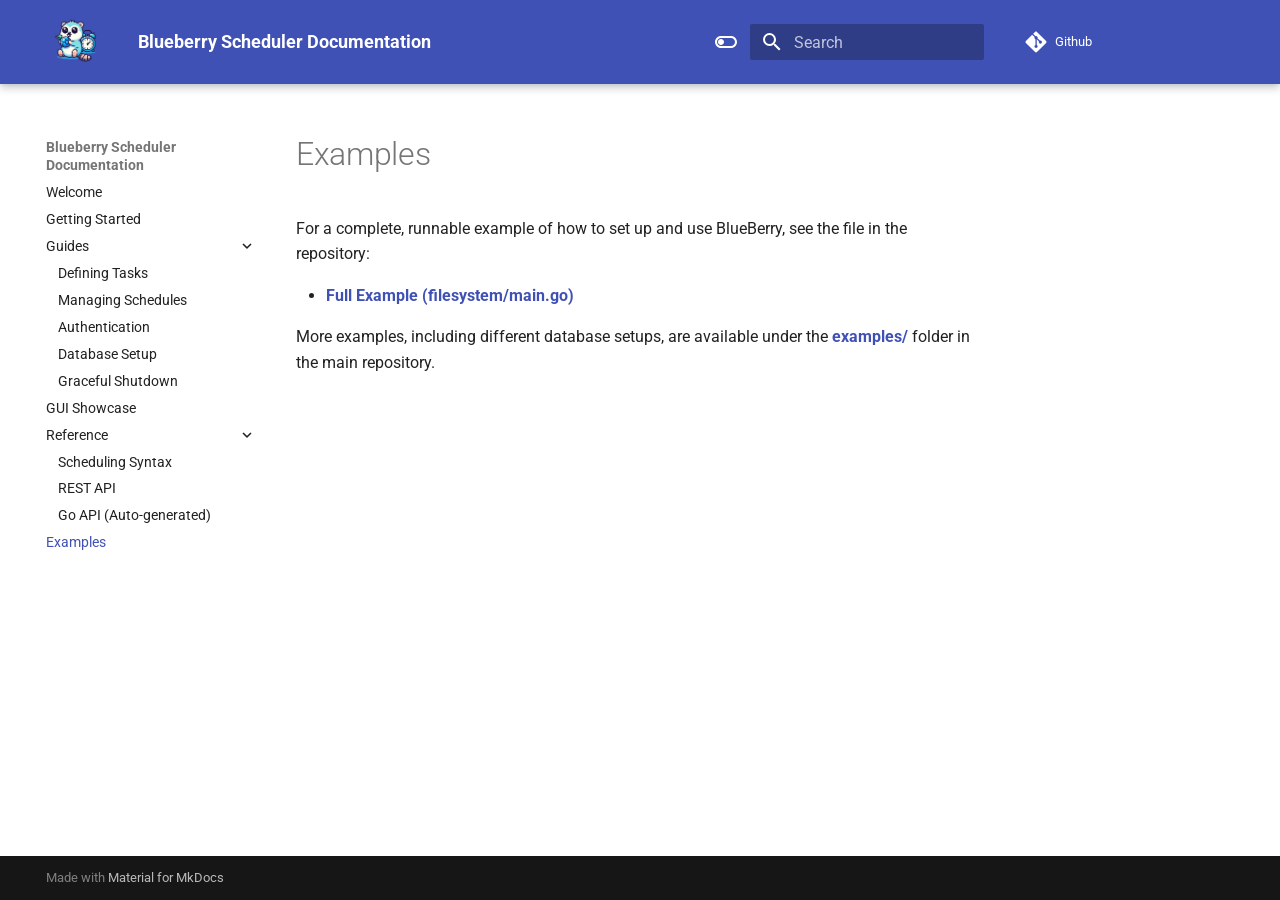
==== examples/index.html @ b91b85a4 "deploy: 7a134fb691923f916d883d3c31a527bc822d17a9" ====
<!doctype html>
<html lang="en" class="no-js">
  <head>
    
      <meta charset="utf-8">
      <meta name="viewport" content="width=device-width,initial-scale=1">
      
      
      
        <link rel="canonical" href="https://your-gitlab-namespace.gitlab.io/blueberry-scheduler/examples/">
      
      
        <link rel="prev" href="../reference/go-api/">
      
      
      
      <link rel="icon" href="../assets/logo/logo_trans.png">
      <meta name="generator" content="mkdocs-1.6.1, mkdocs-material-9.6.23">
    
    
      
        <title>Examples - Blueberry Scheduler Documentation</title>
      
    
    
      <link rel="stylesheet" href="../assets/stylesheets/main.84d31ad4.min.css">
      
        
        <link rel="stylesheet" href="../assets/stylesheets/palette.06af60db.min.css">
      
      


    
    
      
    
    
      
        
        
        <link rel="preconnect" href="https://fonts.gstatic.com" crossorigin>
        <link rel="stylesheet" href="https://fonts.googleapis.com/css?family=Roboto:300,300i,400,400i,700,700i%7CRoboto+Mono:400,400i,700,700i&display=fallback">
        <style>:root{--md-text-font:"Roboto";--md-code-font:"Roboto Mono"}</style>
      
    
    
      <link rel="stylesheet" href="../assets/extra.css">
    
    <script>__md_scope=new URL("..",location),__md_hash=e=>[...e].reduce(((e,_)=>(e<<5)-e+_.charCodeAt(0)),0),__md_get=(e,_=localStorage,t=__md_scope)=>JSON.parse(_.getItem(t.pathname+"."+e)),__md_set=(e,_,t=localStorage,a=__md_scope)=>{try{t.setItem(a.pathname+"."+e,JSON.stringify(_))}catch(e){}}</script>
    
      

    
    
    
  </head>
  
  
    
    
      
    
    
    
    
    <body dir="ltr" data-md-color-scheme="default" data-md-color-primary="indigo" data-md-color-accent="indigo">
  
    
    <input class="md-toggle" data-md-toggle="drawer" type="checkbox" id="__drawer" autocomplete="off">
    <input class="md-toggle" data-md-toggle="search" type="checkbox" id="__search" autocomplete="off">
    <label class="md-overlay" for="__drawer"></label>
    <div data-md-component="skip">
      
        
        <a href="#examples" class="md-skip">
          Skip to content
        </a>
      
    </div>
    <div data-md-component="announce">
      
    </div>
    
    
      

  

<header class="md-header md-header--shadow" data-md-component="header">
  <nav class="md-header__inner md-grid" aria-label="Header">
    <a href=".." title="Blueberry Scheduler Documentation" class="md-header__button md-logo" aria-label="Blueberry Scheduler Documentation" data-md-component="logo">
      
  <img src="../assets/logo/logo_trans.png" alt="logo">

    </a>
    <label class="md-header__button md-icon" for="__drawer">
      
      <svg xmlns="http://www.w3.org/2000/svg" viewBox="0 0 24 24"><path d="M3 6h18v2H3zm0 5h18v2H3zm0 5h18v2H3z"/></svg>
    </label>
    <div class="md-header__title" data-md-component="header-title">
      <div class="md-header__ellipsis">
        <div class="md-header__topic">
          <span class="md-ellipsis">
            Blueberry Scheduler Documentation
          </span>
        </div>
        <div class="md-header__topic" data-md-component="header-topic">
          <span class="md-ellipsis">
            
              Examples
            
          </span>
        </div>
      </div>
    </div>
    
      
        <form class="md-header__option" data-md-component="palette">
  
    
    
    
    <input class="md-option" data-md-color-media="(prefers-color-scheme: light)" data-md-color-scheme="default" data-md-color-primary="indigo" data-md-color-accent="indigo"  aria-label="Switch to dark mode"  type="radio" name="__palette" id="__palette_0">
    
      <label class="md-header__button md-icon" title="Switch to dark mode" for="__palette_1" hidden>
        <svg xmlns="http://www.w3.org/2000/svg" viewBox="0 0 24 24"><path d="M17 6H7c-3.31 0-6 2.69-6 6s2.69 6 6 6h10c3.31 0 6-2.69 6-6s-2.69-6-6-6m0 10H7c-2.21 0-4-1.79-4-4s1.79-4 4-4h10c2.21 0 4 1.79 4 4s-1.79 4-4 4M7 9c-1.66 0-3 1.34-3 3s1.34 3 3 3 3-1.34 3-3-1.34-3-3-3"/></svg>
      </label>
    
  
    
    
    
    <input class="md-option" data-md-color-media="(prefers-color-scheme: dark)" data-md-color-scheme="slate" data-md-color-primary="indigo" data-md-color-accent="indigo"  aria-label="Switch to light mode"  type="radio" name="__palette" id="__palette_1">
    
      <label class="md-header__button md-icon" title="Switch to light mode" for="__palette_0" hidden>
        <svg xmlns="http://www.w3.org/2000/svg" viewBox="0 0 24 24"><path d="M17 6H7c-3.31 0-6 2.69-6 6s2.69 6 6 6h10c3.31 0 6-2.69 6-6s-2.69-6-6-6m0 10H7c-2.21 0-4-1.79-4-4s1.79-4 4-4h10c2.21 0 4 1.79 4 4s-1.79 4-4 4m0-7c-1.66 0-3 1.34-3 3s1.34 3 3 3 3-1.34 3-3-1.34-3-3-3"/></svg>
      </label>
    
  
</form>
      
    
    
      <script>var palette=__md_get("__palette");if(palette&&palette.color){if("(prefers-color-scheme)"===palette.color.media){var media=matchMedia("(prefers-color-scheme: light)"),input=document.querySelector(media.matches?"[data-md-color-media='(prefers-color-scheme: light)']":"[data-md-color-media='(prefers-color-scheme: dark)']");palette.color.media=input.getAttribute("data-md-color-media"),palette.color.scheme=input.getAttribute("data-md-color-scheme"),palette.color.primary=input.getAttribute("data-md-color-primary"),palette.color.accent=input.getAttribute("data-md-color-accent")}for(var[key,value]of Object.entries(palette.color))document.body.setAttribute("data-md-color-"+key,value)}</script>
    
    
    
      
      
        <label class="md-header__button md-icon" for="__search">
          
          <svg xmlns="http://www.w3.org/2000/svg" viewBox="0 0 24 24"><path d="M9.5 3A6.5 6.5 0 0 1 16 9.5c0 1.61-.59 3.09-1.56 4.23l.27.27h.79l5 5-1.5 1.5-5-5v-.79l-.27-.27A6.52 6.52 0 0 1 9.5 16 6.5 6.5 0 0 1 3 9.5 6.5 6.5 0 0 1 9.5 3m0 2C7 5 5 7 5 9.5S7 14 9.5 14 14 12 14 9.5 12 5 9.5 5"/></svg>
        </label>
        <div class="md-search" data-md-component="search" role="dialog">
  <label class="md-search__overlay" for="__search"></label>
  <div class="md-search__inner" role="search">
    <form class="md-search__form" name="search">
      <input type="text" class="md-search__input" name="query" aria-label="Search" placeholder="Search" autocapitalize="off" autocorrect="off" autocomplete="off" spellcheck="false" data-md-component="search-query" required>
      <label class="md-search__icon md-icon" for="__search">
        
        <svg xmlns="http://www.w3.org/2000/svg" viewBox="0 0 24 24"><path d="M9.5 3A6.5 6.5 0 0 1 16 9.5c0 1.61-.59 3.09-1.56 4.23l.27.27h.79l5 5-1.5 1.5-5-5v-.79l-.27-.27A6.52 6.52 0 0 1 9.5 16 6.5 6.5 0 0 1 3 9.5 6.5 6.5 0 0 1 9.5 3m0 2C7 5 5 7 5 9.5S7 14 9.5 14 14 12 14 9.5 12 5 9.5 5"/></svg>
        
        <svg xmlns="http://www.w3.org/2000/svg" viewBox="0 0 24 24"><path d="M20 11v2H8l5.5 5.5-1.42 1.42L4.16 12l7.92-7.92L13.5 5.5 8 11z"/></svg>
      </label>
      <nav class="md-search__options" aria-label="Search">
        
        <button type="reset" class="md-search__icon md-icon" title="Clear" aria-label="Clear" tabindex="-1">
          
          <svg xmlns="http://www.w3.org/2000/svg" viewBox="0 0 24 24"><path d="M19 6.41 17.59 5 12 10.59 6.41 5 5 6.41 10.59 12 5 17.59 6.41 19 12 13.41 17.59 19 19 17.59 13.41 12z"/></svg>
        </button>
      </nav>
      
        <div class="md-search__suggest" data-md-component="search-suggest"></div>
      
    </form>
    <div class="md-search__output">
      <div class="md-search__scrollwrap" tabindex="0" data-md-scrollfix>
        <div class="md-search-result" data-md-component="search-result">
          <div class="md-search-result__meta">
            Initializing search
          </div>
          <ol class="md-search-result__list" role="presentation"></ol>
        </div>
      </div>
    </div>
  </div>
</div>
      
    
    
      <div class="md-header__source">
        <a href="https://github.com/Blueberry-Go/Scheduler.git" title="Go to repository" class="md-source" data-md-component="source">
  <div class="md-source__icon md-icon">
    
    <svg xmlns="http://www.w3.org/2000/svg" viewBox="0 0 448 512"><!--! Font Awesome Free 7.1.0 by @fontawesome - https://fontawesome.com License - https://fontawesome.com/license/free (Icons: CC BY 4.0, Fonts: SIL OFL 1.1, Code: MIT License) Copyright 2025 Fonticons, Inc.--><path d="M439.6 236.1 244 40.5c-5.4-5.5-12.8-8.5-20.4-8.5s-15 3-20.4 8.4L162.5 81l51.5 51.5c27.1-9.1 52.7 16.8 43.4 43.7l49.7 49.7c34.2-11.8 61.2 31 35.5 56.7-26.5 26.5-70.2-2.9-56-37.3L240.3 199v121.9c25.3 12.5 22.3 41.8 9.1 55-6.4 6.4-15.2 10.1-24.3 10.1s-17.8-3.6-24.3-10.1c-17.6-17.6-11.1-46.9 11.2-56v-123c-20.8-8.5-24.6-30.7-18.6-45L142.6 101 8.5 235.1C3 240.6 0 247.9 0 255.5s3 15 8.5 20.4l195.6 195.7c5.4 5.4 12.7 8.4 20.4 8.4s15-3 20.4-8.4l194.7-194.7c5.4-5.4 8.4-12.8 8.4-20.4s-3-15-8.4-20.4"/></svg>
  </div>
  <div class="md-source__repository">
    Github
  </div>
</a>
      </div>
    
  </nav>
  
</header>
    
    <div class="md-container" data-md-component="container">
      
      
        
          
        
      
      <main class="md-main" data-md-component="main">
        <div class="md-main__inner md-grid">
          
            
              
              <div class="md-sidebar md-sidebar--primary" data-md-component="sidebar" data-md-type="navigation" >
                <div class="md-sidebar__scrollwrap">
                  <div class="md-sidebar__inner">
                    



<nav class="md-nav md-nav--primary" aria-label="Navigation" data-md-level="0">
  <label class="md-nav__title" for="__drawer">
    <a href=".." title="Blueberry Scheduler Documentation" class="md-nav__button md-logo" aria-label="Blueberry Scheduler Documentation" data-md-component="logo">
      
  <img src="../assets/logo/logo_trans.png" alt="logo">

    </a>
    Blueberry Scheduler Documentation
  </label>
  
    <div class="md-nav__source">
      <a href="https://github.com/Blueberry-Go/Scheduler.git" title="Go to repository" class="md-source" data-md-component="source">
  <div class="md-source__icon md-icon">
    
    <svg xmlns="http://www.w3.org/2000/svg" viewBox="0 0 448 512"><!--! Font Awesome Free 7.1.0 by @fontawesome - https://fontawesome.com License - https://fontawesome.com/license/free (Icons: CC BY 4.0, Fonts: SIL OFL 1.1, Code: MIT License) Copyright 2025 Fonticons, Inc.--><path d="M439.6 236.1 244 40.5c-5.4-5.5-12.8-8.5-20.4-8.5s-15 3-20.4 8.4L162.5 81l51.5 51.5c27.1-9.1 52.7 16.8 43.4 43.7l49.7 49.7c34.2-11.8 61.2 31 35.5 56.7-26.5 26.5-70.2-2.9-56-37.3L240.3 199v121.9c25.3 12.5 22.3 41.8 9.1 55-6.4 6.4-15.2 10.1-24.3 10.1s-17.8-3.6-24.3-10.1c-17.6-17.6-11.1-46.9 11.2-56v-123c-20.8-8.5-24.6-30.7-18.6-45L142.6 101 8.5 235.1C3 240.6 0 247.9 0 255.5s3 15 8.5 20.4l195.6 195.7c5.4 5.4 12.7 8.4 20.4 8.4s15-3 20.4-8.4l194.7-194.7c5.4-5.4 8.4-12.8 8.4-20.4s-3-15-8.4-20.4"/></svg>
  </div>
  <div class="md-source__repository">
    Github
  </div>
</a>
    </div>
  
  <ul class="md-nav__list" data-md-scrollfix>
    
      
      
  
  
  
  
    <li class="md-nav__item">
      <a href=".." class="md-nav__link">
        
  
  
  <span class="md-ellipsis">
    Welcome
    
  </span>
  

      </a>
    </li>
  

    
      
      
  
  
  
  
    <li class="md-nav__item">
      <a href="../getting-started/" class="md-nav__link">
        
  
  
  <span class="md-ellipsis">
    Getting Started
    
  </span>
  

      </a>
    </li>
  

    
      
      
  
  
  
  
    
    
      
        
      
        
      
        
      
        
      
        
      
    
    
    
    
    <li class="md-nav__item md-nav__item--nested">
      
        
        
          
        
        <input class="md-nav__toggle md-toggle md-toggle--indeterminate" type="checkbox" id="__nav_3" >
        
          
          <label class="md-nav__link" for="__nav_3" id="__nav_3_label" tabindex="0">
            
  
  
  <span class="md-ellipsis">
    Guides
    
  </span>
  

            <span class="md-nav__icon md-icon"></span>
          </label>
        
        <nav class="md-nav" data-md-level="1" aria-labelledby="__nav_3_label" aria-expanded="false">
          <label class="md-nav__title" for="__nav_3">
            <span class="md-nav__icon md-icon"></span>
            Guides
          </label>
          <ul class="md-nav__list" data-md-scrollfix>
            
              
                
  
  
  
  
    <li class="md-nav__item">
      <a href="../guides/defining-tasks/" class="md-nav__link">
        
  
  
  <span class="md-ellipsis">
    Defining Tasks
    
  </span>
  

      </a>
    </li>
  

              
            
              
                
  
  
  
  
    <li class="md-nav__item">
      <a href="../guides/managing-schedules/" class="md-nav__link">
        
  
  
  <span class="md-ellipsis">
    Managing Schedules
    
  </span>
  

      </a>
    </li>
  

              
            
              
                
  
  
  
  
    <li class="md-nav__item">
      <a href="../guides/authentication/" class="md-nav__link">
        
  
  
  <span class="md-ellipsis">
    Authentication
    
  </span>
  

      </a>
    </li>
  

              
            
              
                
  
  
  
  
    <li class="md-nav__item">
      <a href="../guides/database-setup/" class="md-nav__link">
        
  
  
  <span class="md-ellipsis">
    Database Setup
    
  </span>
  

      </a>
    </li>
  

              
            
              
                
  
  
  
  
    <li class="md-nav__item">
      <a href="../guides/graceful-shutdown/" class="md-nav__link">
        
  
  
  <span class="md-ellipsis">
    Graceful Shutdown
    
  </span>
  

      </a>
    </li>
  

              
            
          </ul>
        </nav>
      
    </li>
  

    
      
      
  
  
  
  
    <li class="md-nav__item">
      <a href="../gui-showcase/" class="md-nav__link">
        
  
  
  <span class="md-ellipsis">
    GUI Showcase
    
  </span>
  

      </a>
    </li>
  

    
      
      
  
  
  
  
    
    
      
        
      
        
      
        
      
    
    
    
    
    <li class="md-nav__item md-nav__item--nested">
      
        
        
          
        
        <input class="md-nav__toggle md-toggle md-toggle--indeterminate" type="checkbox" id="__nav_5" >
        
          
          <label class="md-nav__link" for="__nav_5" id="__nav_5_label" tabindex="0">
            
  
  
  <span class="md-ellipsis">
    Reference
    
  </span>
  

            <span class="md-nav__icon md-icon"></span>
          </label>
        
        <nav class="md-nav" data-md-level="1" aria-labelledby="__nav_5_label" aria-expanded="false">
          <label class="md-nav__title" for="__nav_5">
            <span class="md-nav__icon md-icon"></span>
            Reference
          </label>
          <ul class="md-nav__list" data-md-scrollfix>
            
              
                
  
  
  
  
    <li class="md-nav__item">
      <a href="../reference/scheduling-syntax/" class="md-nav__link">
        
  
  
  <span class="md-ellipsis">
    Scheduling Syntax
    
  </span>
  

      </a>
    </li>
  

              
            
              
                
  
  
  
  
    <li class="md-nav__item">
      <a href="../reference/rest-api/" class="md-nav__link">
        
  
  
  <span class="md-ellipsis">
    REST API
    
  </span>
  

      </a>
    </li>
  

              
            
              
                
  
  
  
  
    <li class="md-nav__item">
      <a href="../reference/go-api/" class="md-nav__link">
        
  
  
  <span class="md-ellipsis">
    Go API (Auto-generated)
    
  </span>
  

      </a>
    </li>
  

              
            
          </ul>
        </nav>
      
    </li>
  

    
      
      
  
  
    
  
  
  
    <li class="md-nav__item md-nav__item--active">
      
      <input class="md-nav__toggle md-toggle" type="checkbox" id="__toc">
      
      
        
      
      
      <a href="./" class="md-nav__link md-nav__link--active">
        
  
  
  <span class="md-ellipsis">
    Examples
    
  </span>
  

      </a>
      
    </li>
  

    
  </ul>
</nav>
                  </div>
                </div>
              </div>
            
            
              
              <div class="md-sidebar md-sidebar--secondary" data-md-component="sidebar" data-md-type="toc" >
                <div class="md-sidebar__scrollwrap">
                  <div class="md-sidebar__inner">
                    

<nav class="md-nav md-nav--secondary" aria-label="Table of contents">
  
  
  
    
  
  
</nav>
                  </div>
                </div>
              </div>
            
          
          
            <div class="md-content" data-md-component="content">
              <article class="md-content__inner md-typeset">
                
                  


  
  


<h1 id="examples">Examples</h1>
<p>For a complete, runnable example of how to set up and use BlueBerry, see the file in the repository:</p>
<ul>
<li><strong><a href="https://github.com/blueberry-go/scheduler/blob/production/example/filesystem/main.go">Full Example (filesystem/main.go)</a></strong></li>
</ul>
<p>More examples, including different database setups, are available under the <strong><a href="https://github.com/blueberry-go/scheduler/tree/production/example">examples/</a></strong> folder in the main repository.</p>












                
              </article>
            </div>
          
          
  <script>var tabs=__md_get("__tabs");if(Array.isArray(tabs))e:for(var set of document.querySelectorAll(".tabbed-set")){var labels=set.querySelector(".tabbed-labels");for(var tab of tabs)for(var label of labels.getElementsByTagName("label"))if(label.innerText.trim()===tab){var input=document.getElementById(label.htmlFor);input.checked=!0;continue e}}</script>

<script>var target=document.getElementById(location.hash.slice(1));target&&target.name&&(target.checked=target.name.startsWith("__tabbed_"))</script>
        </div>
        
      </main>
      
        <footer class="md-footer">
  
  <div class="md-footer-meta md-typeset">
    <div class="md-footer-meta__inner md-grid">
      <div class="md-copyright">
  
  
    Made with
    <a href="https://squidfunk.github.io/mkdocs-material/" target="_blank" rel="noopener">
      Material for MkDocs
    </a>
  
</div>
      
    </div>
  </div>
</footer>
      
    </div>
    <div class="md-dialog" data-md-component="dialog">
      <div class="md-dialog__inner md-typeset"></div>
    </div>
    
    
    
      
      <script id="__config" type="application/json">{"base": "..", "features": ["content.tabs.link", "navigation.expand", "navigation.indexes", "search.suggest", "search.highlight", "toc.follow"], "search": "../assets/javascripts/workers/search.973d3a69.min.js", "tags": null, "translations": {"clipboard.copied": "Copied to clipboard", "clipboard.copy": "Copy to clipboard", "search.result.more.one": "1 more on this page", "search.result.more.other": "# more on this page", "search.result.none": "No matching documents", "search.result.one": "1 matching document", "search.result.other": "# matching documents", "search.result.placeholder": "Type to start searching", "search.result.term.missing": "Missing", "select.version": "Select version"}, "version": null}</script>
    
    
      <script src="../assets/javascripts/bundle.f55a23d4.min.js"></script>
      
    
  </body>
</html>
---- assets/stylesheets/main.84d31ad4.min.css ----
@charset "UTF-8";html{-webkit-text-size-adjust:none;-moz-text-size-adjust:none;text-size-adjust:none;box-sizing:border-box}*,:after,:before{box-sizing:inherit}@media (prefers-reduced-motion){*,:after,:before{transition:none!important}}body{margin:0}a,button,input,label{-webkit-tap-highlight-color:transparent}a{color:inherit;text-decoration:none}hr{border:0;box-sizing:initial;display:block;height:.05rem;overflow:visible;padding:0}small{font-size:80%}sub,sup{line-height:1em}img{border-style:none}table{border-collapse:initial;border-spacing:0}td,th{font-weight:400;vertical-align:top}button{background:#0000;border:0;font-family:inherit;font-size:inherit;margin:0;padding:0}input{border:0;outline:none}:root{--md-primary-fg-color:#4051b5;--md-primary-fg-color--light:#5d6cc0;--md-primary-fg-color--dark:#303fa1;--md-primary-bg-color:#fff;--md-primary-bg-color--light:#ffffffb3;--md-accent-fg-color:#526cfe;--md-accent-fg-color--transparent:#526cfe1a;--md-accent-bg-color:#fff;--md-accent-bg-color--light:#ffffffb3}[data-md-color-scheme=default]{color-scheme:light}[data-md-color-scheme=default] img[src$="#gh-dark-mode-only"],[data-md-color-scheme=default] img[src$="#only-dark"]{display:none}:root,[data-md-color-scheme=default]{--md-hue:225deg;--md-default-fg-color:#000000de;--md-default-fg-color--light:#0000008a;--md-default-fg-color--lighter:#00000052;--md-default-fg-color--lightest:#00000012;--md-default-bg-color:#fff;--md-default-bg-color--light:#ffffffb3;--md-default-bg-color--lighter:#ffffff4d;--md-default-bg-color--lightest:#ffffff1f;--md-code-fg-color:#36464e;--md-code-bg-color:#f5f5f5;--md-code-hl-color:#4287ff;--md-code-hl-color--light:#4287ff1a;--md-code-hl-number-color:#d52a2a;--md-code-hl-special-color:#db1457;--md-code-hl-function-color:#a846b9;--md-code-hl-constant-color:#6e59d9;--md-code-hl-keyword-color:#3f6ec6;--md-code-hl-string-color:#1c7d4d;--md-code-hl-name-color:var(--md-code-fg-color);--md-code-hl-operator-color:var(--md-default-fg-color--light);--md-code-hl-punctuation-color:var(--md-default-fg-color--light);--md-code-hl-comment-color:var(--md-default-fg-color--light);--md-code-hl-generic-color:var(--md-default-fg-color--light);--md-code-hl-variable-color:var(--md-default-fg-color--light);--md-typeset-color:var(--md-default-fg-color);--md-typeset-a-color:var(--md-primary-fg-color);--md-typeset-del-color:#f5503d26;--md-typeset-ins-color:#0bd57026;--md-typeset-kbd-color:#fafafa;--md-typeset-kbd-accent-color:#fff;--md-typeset-kbd-border-color:#b8b8b8;--md-typeset-mark-color:#ffff0080;--md-typeset-table-color:#0000001f;--md-typeset-table-color--light:rgba(0,0,0,.035);--md-admonition-fg-color:var(--md-default-fg-color);--md-admonition-bg-color:var(--md-default-bg-color);--md-warning-fg-color:#000000de;--md-warning-bg-color:#ff9;--md-footer-fg-color:#fff;--md-footer-fg-color--light:#ffffffb3;--md-footer-fg-color--lighter:#ffffff73;--md-footer-bg-color:#000000de;--md-footer-bg-color--dark:#00000052;--md-shadow-z1:0 0.2rem 0.5rem #0000000d,0 0 0.05rem #0000001a;--md-shadow-z2:0 0.2rem 0.5rem #0000001a,0 0 0.05rem #00000040;--md-shadow-z3:0 0.2rem 0.5rem #0003,0 0 0.05rem #00000059}.md-icon svg{fill:currentcolor;display:block;height:1.2rem;width:1.2rem}body{-webkit-font-smoothing:antialiased;-moz-osx-font-smoothing:grayscale;--md-text-font-family:var(--md-text-font,_),-apple-system,BlinkMacSystemFont,Helvetica,Arial,sans-serif;--md-code-font-family:var(--md-code-font,_),SFMono-Regular,Consolas,Menlo,monospace}aside,body,input{font-feature-settings:"kern","liga";color:var(--md-typeset-color);font-family:var(--md-text-font-family)}code,kbd,pre{font-feature-settings:"kern";font-family:var(--md-code-font-family)}:root{--md-typeset-table-sort-icon:url('data:image/svg+xml;charset=utf-8,<svg xmlns="http://www.w3.org/2000/svg" viewBox="0 0 24 24"><path d="m18 21-4-4h3V7h-3l4-4 4 4h-3v10h3M2 19v-2h10v2M2 13v-2h7v2M2 7V5h4v2z"/></svg>');--md-typeset-table-sort-icon--asc:url('data:image/svg+xml;charset=utf-8,<svg xmlns="http://www.w3.org/2000/svg" viewBox="0 0 24 24"><path d="M19 17h3l-4 4-4-4h3V3h2M2 17h10v2H2M6 5v2H2V5m0 6h7v2H2z"/></svg>');--md-typeset-table-sort-icon--desc:url('data:image/svg+xml;charset=utf-8,<svg xmlns="http://www.w3.org/2000/svg" viewBox="0 0 24 24"><path d="M19 7h3l-4-4-4 4h3v14h2M2 17h10v2H2M6 5v2H2V5m0 6h7v2H2z"/></svg>')}.md-typeset{-webkit-print-color-adjust:exact;color-adjust:exact;font-size:.8rem;line-height:1.6;overflow-wrap:break-word}@media print{.md-typeset{font-size:.68rem}}.md-typeset blockquote,.md-typeset dl,.md-typeset figure,.md-typeset ol,.md-typeset pre,.md-typeset ul{margin-bottom:1em;margin-top:1em}.md-typeset h1{color:var(--md-default-fg-color--light);font-size:2em;line-height:1.3;margin:0 0 1.25em}.md-typeset h1,.md-typeset h2{font-weight:300;letter-spacing:-.01em}.md-typeset h2{font-size:1.5625em;line-height:1.4;margin:1.6em 0 .64em}.md-typeset h3{font-size:1.25em;font-weight:400;letter-spacing:-.01em;line-height:1.5;margin:1.6em 0 .8em}.md-typeset h2+h3{margin-top:.8em}.md-typeset h4{font-weight:700;letter-spacing:-.01em;margin:1em 0}.md-typeset h5,.md-typeset h6{color:var(--md-default-fg-color--light);font-size:.8em;font-weight:700;letter-spacing:-.01em;margin:1.25em 0}.md-typeset h5{text-transform:uppercase}.md-typeset h5 code{text-transform:none}.md-typeset hr{border-bottom:.05rem solid var(--md-default-fg-color--lightest);display:flow-root;margin:1.5em 0}.md-typeset a{color:var(--md-typeset-a-color);word-break:break-word}.md-typeset a,.md-typeset a:before{transition:color 125ms}.md-typeset a:focus,.md-typeset a:hover{color:var(--md-accent-fg-color)}.md-typeset a:focus code,.md-typeset a:hover code{background-color:var(--md-accent-fg-color--transparent)}.md-typeset a code{color:currentcolor;transition:background-color 125ms}.md-typeset a.focus-visible{outline-color:var(--md-accent-fg-color);outline-offset:.2rem}.md-typeset code,.md-typeset kbd,.md-typeset pre{color:var(--md-code-fg-color);direction:ltr;font-variant-ligatures:none}@media print{.md-typeset code,.md-typeset kbd,.md-typeset pre{white-space:pre-wrap}}.md-typeset code{background-color:var(--md-code-bg-color);border-radius:.1rem;-webkit-box-decoration-break:clone;box-decoration-break:clone;font-size:.85em;padding:0 .2941176471em;word-break:break-word}.md-typeset code:not(.focus-visible){-webkit-tap-highlight-color:transparent;outline:none}.md-typeset pre{display:flow-root;line-height:1.4;position:relative}.md-typeset pre>code{-webkit-box-decoration-break:slice;box-decoration-break:slice;box-shadow:none;display:block;margin:0;outline-color:var(--md-accent-fg-color);overflow:auto;padding:.7720588235em 1.1764705882em;scrollbar-color:var(--md-default-fg-color--lighter) #0000;scrollbar-width:thin;touch-action:auto;word-break:normal}.md-typeset pre>code:hover{scrollbar-color:var(--md-accent-fg-color) #0000}.md-typeset pre>code::-webkit-scrollbar{height:.2rem;width:.2rem}.md-typeset pre>code::-webkit-scrollbar-thumb{background-color:var(--md-default-fg-color--lighter)}.md-typeset pre>code::-webkit-scrollbar-thumb:hover{background-color:var(--md-accent-fg-color)}.md-typeset kbd{background-color:var(--md-typeset-kbd-color);border-radius:.1rem;box-shadow:0 .1rem 0 .05rem var(--md-typeset-kbd-border-color),0 .1rem 0 var(--md-typeset-kbd-border-color),0 -.1rem .2rem var(--md-typeset-kbd-accent-color) inset;color:var(--md-default-fg-color);display:inline-block;font-size:.75em;padding:0 .6666666667em;vertical-align:text-top;word-break:break-word}.md-typeset mark{background-color:var(--md-typeset-mark-color);-webkit-box-decoration-break:clone;box-decoration-break:clone;color:inherit;word-break:break-word}.md-typeset abbr{border-bottom:.05rem dotted var(--md-default-fg-color--light);cursor:help;text-decoration:none}.md-typeset small{opacity:.75}[dir=ltr] .md-typeset sub,[dir=ltr] .md-typeset sup{margin-left:.078125em}[dir=rtl] .md-typeset sub,[dir=rtl] .md-typeset sup{margin-right:.078125em}[dir=ltr] .md-typeset blockquote{padding-left:.6rem}[dir=rtl] .md-typeset blockquote{padding-right:.6rem}[dir=ltr] .md-typeset blockquote{border-left:.2rem solid var(--md-default-fg-color--lighter)}[dir=rtl] .md-typeset blockquote{border-right:.2rem solid var(--md-default-fg-color--lighter)}.md-typeset blockquote{color:var(--md-default-fg-color--light);margin-left:0;margin-right:0}.md-typeset ul{list-style-type:disc}.md-typeset ul[type]{list-style-type:revert-layer}[dir=ltr] .md-typeset ol,[dir=ltr] .md-typeset ul{margin-left:.625em}[dir=rtl] .md-typeset ol,[dir=rtl] .md-typeset ul{margin-right:.625em}.md-typeset ol,.md-typeset ul{padding:0}.md-typeset ol:not([hidden]),.md-typeset ul:not([hidden]){display:flow-root}.md-typeset ol ol,.md-typeset ul ol{list-style-type:lower-alpha}.md-typeset ol ol ol,.md-typeset ul ol ol{list-style-type:lower-roman}.md-typeset ol ol ol ol,.md-typeset ul ol ol ol{list-style-type:upper-alpha}.md-typeset ol ol ol ol ol,.md-typeset ul ol ol ol ol{list-style-type:upper-roman}.md-typeset ol[type],.md-typeset ul[type]{list-style-type:revert-layer}[dir=ltr] .md-typeset ol li,[dir=ltr] .md-typeset ul li{margin-left:1.25em}[dir=rtl] .md-typeset ol li,[dir=rtl] .md-typeset ul li{margin-right:1.25em}.md-typeset ol li,.md-typeset ul li{margin-bottom:.5em}.md-typeset ol li blockquote,.md-typeset ol li p,.md-typeset ul li blockquote,.md-typeset ul li p{margin:.5em 0}.md-typeset ol li:last-child,.md-typeset ul li:last-child{margin-bottom:0}[dir=ltr] .md-typeset ol li ol,[dir=ltr] .md-typeset ol li ul,[dir=ltr] .md-typeset ul li ol,[dir=ltr] .md-typeset ul li ul{margin-left:.625em}[dir=rtl] .md-typeset ol li ol,[dir=rtl] .md-typeset ol li ul,[dir=rtl] .md-typeset ul li ol,[dir=rtl] .md-typeset ul li ul{margin-right:.625em}.md-typeset ol li ol,.md-typeset ol li ul,.md-typeset ul li ol,.md-typeset ul li ul{margin-bottom:.5em;margin-top:.5em}[dir=ltr] .md-typeset dd{margin-left:1.875em}[dir=rtl] .md-typeset dd{margin-right:1.875em}.md-typeset dd{margin-bottom:1.5em;margin-top:1em}.md-typeset img,.md-typeset svg,.md-typeset video{height:auto;max-width:100%}.md-typeset img[align=left]{margin:1em 1em 1em 0}.md-typeset img[align=right]{margin:1em 0 1em 1em}.md-typeset img[align]:only-child{margin-top:0}.md-typeset figure{display:flow-root;margin:1em auto;max-width:100%;text-align:center;width:fit-content}.md-typeset figure img{display:block;margin:0 auto}.md-typeset figcaption{font-style:italic;margin:1em auto;max-width:24rem}.md-typeset iframe{max-width:100%}.md-typeset table:not([class]){background-color:var(--md-default-bg-color);border:.05rem solid var(--md-typeset-table-color);border-radius:.1rem;display:inline-block;font-size:.64rem;max-width:100%;overflow:auto;touch-action:auto}@media print{.md-typeset table:not([class]){display:table}}.md-typeset table:not([class])+*{margin-top:1.5em}.md-typeset table:not([class]) td>:first-child,.md-typeset table:not([class]) th>:first-child{margin-top:0}.md-typeset table:not([class]) td>:last-child,.md-typeset table:not([class]) th>:last-child{margin-bottom:0}.md-typeset table:not([class]) td:not([align]),.md-typeset table:not([class]) th:not([align]){text-align:left}[dir=rtl] .md-typeset table:not([class]) td:not([align]),[dir=rtl] .md-typeset table:not([class]) th:not([align]){text-align:right}.md-typeset table:not([class]) th{font-weight:700;min-width:5rem;padding:.9375em 1.25em;vertical-align:top}.md-typeset table:not([class]) td{border-top:.05rem solid var(--md-typeset-table-color);padding:.9375em 1.25em;vertical-align:top}.md-typeset table:not([class]) tbody tr{transition:background-color 125ms}.md-typeset table:not([class]) tbody tr:hover{background-color:var(--md-typeset-table-color--light);box-shadow:0 .05rem 0 var(--md-default-bg-color) inset}.md-typeset table:not([class]) a{word-break:normal}.md-typeset table th[role=columnheader]{cursor:pointer}[dir=ltr] .md-typeset table th[role=columnheader]:after{margin-left:.5em}[dir=rtl] .md-typeset table th[role=columnheader]:after{margin-right:.5em}.md-typeset table th[role=columnheader]:after{content:"";display:inline-block;height:1.2em;-webkit-mask-image:var(--md-typeset-table-sort-icon);mask-image:var(--md-typeset-table-sort-icon);-webkit-mask-repeat:no-repeat;mask-repeat:no-repeat;-webkit-mask-size:contain;mask-size:contain;transition:background-color 125ms;vertical-align:text-bottom;width:1.2em}.md-typeset table th[role=columnheader]:hover:after{background-color:var(--md-default-fg-color--lighter)}.md-typeset table th[role=columnheader][aria-sort=ascending]:after{background-color:var(--md-default-fg-color--light);-webkit-mask-image:var(--md-typeset-table-sort-icon--asc);mask-image:var(--md-typeset-table-sort-icon--asc)}.md-typeset table th[role=columnheader][aria-sort=descending]:after{background-color:var(--md-default-fg-color--light);-webkit-mask-image:var(--md-typeset-table-sort-icon--desc);mask-image:var(--md-typeset-table-sort-icon--desc)}.md-typeset__scrollwrap{margin:1em -.8rem;overflow-x:auto;touch-action:auto}.md-typeset__table{display:inline-block;margin-bottom:.5em;padding:0 .8rem}@media print{.md-typeset__table{display:block}}html .md-typeset__table table{display:table;margin:0;overflow:hidden;width:100%}@media screen and (max-width:44.984375em){.md-content__inner>pre{margin:1em -.8rem}.md-content__inner>pre code{border-radius:0}}.md-typeset .md-author{border-radius:100%;display:block;flex-shrink:0;height:1.6rem;overflow:hidden;position:relative;transition:color 125ms,transform 125ms;width:1.6rem}.md-typeset .md-author img{display:block}.md-typeset .md-author--more{background:var(--md-default-fg-color--lightest);color:var(--md-default-fg-color--lighter);font-size:.6rem;font-weight:700;line-height:1.6rem;text-align:center}.md-typeset .md-author--long{height:2.4rem;width:2.4rem}.md-typeset a.md-author{transform:scale(1)}.md-typeset a.md-author img{border-radius:100%;filter:grayscale(100%) opacity(75%);transition:filter 125ms}.md-typeset a.md-author:focus,.md-typeset a.md-author:hover{transform:scale(1.1);z-index:1}.md-typeset a.md-author:focus img,.md-typeset a.md-author:hover img{filter:grayscale(0)}.md-banner{background-color:var(--md-footer-bg-color);color:var(--md-footer-fg-color);overflow:auto}@media print{.md-banner{display:none}}.md-banner--warning{background-color:var(--md-warning-bg-color);color:var(--md-warning-fg-color)}.md-banner__inner{font-size:.7rem;margin:.6rem auto;padding:0 .8rem}[dir=ltr] .md-banner__button{float:right}[dir=rtl] .md-banner__button{float:left}.md-banner__button{color:inherit;cursor:pointer;transition:opacity .25s}.no-js .md-banner__button{display:none}.md-banner__button:hover{opacity:.7}html{font-size:125%;height:100%;overflow-x:hidden}@media screen and (min-width:100em){html{font-size:137.5%}}@media screen and (min-width:125em){html{font-size:150%}}body{background-color:var(--md-default-bg-color);display:flex;flex-direction:column;font-size:.5rem;min-height:100%;position:relative;width:100%}@media print{body{display:block}}@media screen and (max-width:59.984375em){body[data-md-scrolllock]{position:fixed}}.md-grid{margin-left:auto;margin-right:auto;max-width:61rem}.md-container{display:flex;flex-direction:column;flex-grow:1}@media print{.md-container{display:block}}.md-main{flex-grow:1}.md-main__inner{display:flex;height:100%;margin-top:1.5rem}.md-ellipsis{overflow:hidden;text-overflow:ellipsis}.md-toggle{display:none}.md-option{height:0;opacity:0;position:absolute;width:0}.md-option:checked+label:not([hidden]){display:block}.md-option.focus-visible+label{outline-color:var(--md-accent-fg-color);outline-style:auto}.md-skip{background-color:var(--md-default-fg-color);border-radius:.1rem;color:var(--md-default-bg-color);font-size:.64rem;margin:.5rem;opacity:0;outline-color:var(--md-accent-fg-color);padding:.3rem .5rem;position:fixed;transform:translateY(.4rem);z-index:-1}.md-skip:focus{opacity:1;transform:translateY(0);transition:transform .25s cubic-bezier(.4,0,.2,1),opacity 175ms 75ms;z-index:10}@page{margin:25mm}:root{--md-clipboard-icon:url('data:image/svg+xml;charset=utf-8,<svg xmlns="http://www.w3.org/2000/svg" viewBox="0 0 24 24"><path d="M19 21H8V7h11m0-2H8a2 2 0 0 0-2 2v14a2 2 0 0 0 2 2h11a2 2 0 0 0 2-2V7a2 2 0 0 0-2-2m-3-4H4a2 2 0 0 0-2 2v14h2V3h12z"/></svg>')}.md-clipboard{border-radius:.1rem;color:var(--md-default-fg-color--lightest);cursor:pointer;height:1.5em;outline-color:var(--md-accent-fg-color);outline-offset:.1rem;position:absolute;right:.5em;top:.5em;transition:color .25s;width:1.5em;z-index:1}@media print{.md-clipboard{display:none}}.md-clipboard:not(.focus-visible){-webkit-tap-highlight-color:transparent;outline:none}:hover>.md-clipboard{color:var(--md-default-fg-color--light)}.md-clipboard:focus,.md-clipboard:hover{color:var(--md-accent-fg-color)}.md-clipboard:after{background-color:currentcolor;content:"";display:block;height:1.125em;margin:0 auto;-webkit-mask-image:var(--md-clipboard-icon);mask-image:var(--md-clipboard-icon);-webkit-mask-position:center;mask-position:center;-webkit-mask-repeat:no-repeat;mask-repeat:no-repeat;-webkit-mask-size:contain;mask-size:contain;width:1.125em}.md-clipboard--inline{cursor:pointer}.md-clipboard--inline code{transition:color .25s,background-color .25s}.md-clipboard--inline:focus code,.md-clipboard--inline:hover code{background-color:var(--md-accent-fg-color--transparent);color:var(--md-accent-fg-color)}.md-typeset .md-code__content{display:grid}@keyframes consent{0%{opacity:0;transform:translateY(100%)}to{opacity:1;transform:translateY(0)}}@keyframes overlay{0%{opacity:0}to{opacity:1}}.md-consent__overlay{animation:overlay .25s both;-webkit-backdrop-filter:blur(.1rem);backdrop-filter:blur(.1rem);background-color:#0000008a;height:100%;opacity:1;position:fixed;top:0;width:100%;z-index:5}.md-consent__inner{animation:consent .5s cubic-bezier(.1,.7,.1,1) both;background-color:var(--md-default-bg-color);border:0;border-radius:.1rem;bottom:0;box-shadow:0 0 .2rem #0000001a,0 .2rem .4rem #0003;max-height:100%;overflow:auto;padding:0;position:fixed;width:100%;z-index:5}.md-consent__form{padding:.8rem}.md-consent__settings{display:none;margin:1em 0}input:checked+.md-consent__settings{display:block}.md-consent__controls{margin-bottom:.8rem}.md-typeset .md-consent__controls .md-button{display:inline}@media screen and (max-width:44.984375em){.md-typeset .md-consent__controls .md-button{display:block;margin-top:.4rem;text-align:center;width:100%}}.md-consent label{cursor:pointer}.md-content{flex-grow:1;min-width:0}.md-content__inner{margin:0 .8rem 1.2rem;padding-top:.6rem}@media screen and (min-width:76.25em){[dir=ltr] .md-sidebar--primary:not([hidden])~.md-content>.md-content__inner{margin-left:1.2rem}[dir=ltr] .md-sidebar--secondary:not([hidden])~.md-content>.md-content__inner,[dir=rtl] .md-sidebar--primary:not([hidden])~.md-content>.md-content__inner{margin-right:1.2rem}[dir=rtl] .md-sidebar--secondary:not([hidden])~.md-content>.md-content__inner{margin-left:1.2rem}}.md-content__inner:before{content:"";display:block;height:.4rem}.md-content__inner>:last-child{margin-bottom:0}[dir=ltr] .md-content__button{float:right}[dir=rtl] .md-content__button{float:left}[dir=ltr] .md-content__button{margin-left:.4rem}[dir=rtl] .md-content__button{margin-right:.4rem}.md-content__button{margin:.4rem 0;padding:0}@media print{.md-content__button{display:none}}.md-typeset .md-content__button{color:var(--md-default-fg-color--lighter)}.md-content__button svg{display:inline;vertical-align:top}[dir=rtl] .md-content__button svg{transform:scaleX(-1)}[dir=ltr] .md-dialog{right:.8rem}[dir=rtl] .md-dialog{left:.8rem}.md-dialog{background-color:var(--md-default-fg-color);border-radius:.1rem;bottom:.8rem;box-shadow:var(--md-shadow-z3);min-width:11.1rem;opacity:0;padding:.4rem .6rem;pointer-events:none;position:fixed;transform:translateY(100%);transition:transform 0ms .4s,opacity .4s;z-index:4}@media print{.md-dialog{display:none}}.md-dialog--active{opacity:1;pointer-events:auto;transform:translateY(0);transition:transform .4s cubic-bezier(.075,.85,.175,1),opacity .4s}.md-dialog__inner{color:var(--md-default-bg-color);font-size:.7rem}.md-feedback{margin:2em 0 1em;text-align:center}.md-feedback fieldset{border:none;margin:0;padding:0}.md-feedback__title{font-weight:700;margin:1em auto}.md-feedback__inner{position:relative}.md-feedback__list{display:flex;flex-wrap:wrap;place-content:baseline center;position:relative}.md-feedback__list:hover .md-icon:not(:disabled){color:var(--md-default-fg-color--lighter)}:disabled .md-feedback__list{min-height:1.8rem}.md-feedback__icon{color:var(--md-default-fg-color--light);cursor:pointer;flex-shrink:0;margin:0 .1rem;transition:color 125ms}.md-feedback__icon:not(:disabled).md-icon:hover{color:var(--md-accent-fg-color)}.md-feedback__icon:disabled{color:var(--md-default-fg-color--lightest);pointer-events:none}.md-feedback__note{opacity:0;position:relative;transform:translateY(.4rem);transition:transform .4s cubic-bezier(.1,.7,.1,1),opacity .15s}.md-feedback__note>*{margin:0 auto;max-width:16rem}:disabled .md-feedback__note{opacity:1;transform:translateY(0)}@media print{.md-feedback{display:none}}.md-footer{background-color:var(--md-footer-bg-color);color:var(--md-footer-fg-color)}@media print{.md-footer{display:none}}.md-footer__inner{justify-content:space-between;overflow:auto;padding:.2rem}.md-footer__inner:not([hidden]){display:flex}.md-footer__link{align-items:end;display:flex;flex-grow:0.01;margin-bottom:.4rem;margin-top:1rem;max-width:100%;outline-color:var(--md-accent-fg-color);overflow:hidden;transition:opacity .25s}.md-footer__link:focus,.md-footer__link:hover{opacity:.7}[dir=rtl] .md-footer__link svg{transform:scaleX(-1)}@media screen and (max-width:44.984375em){.md-footer__link--prev{flex-shrink:0}.md-footer__link--prev .md-footer__title{display:none}}[dir=ltr] .md-footer__link--next{margin-left:auto}[dir=rtl] .md-footer__link--next{margin-right:auto}.md-footer__link--next{text-align:right}[dir=rtl] .md-footer__link--next{text-align:left}.md-footer__title{flex-grow:1;font-size:.9rem;margin-bottom:.7rem;max-width:calc(100% - 2.4rem);padding:0 1rem;white-space:nowrap}.md-footer__button{margin:.2rem;padding:.4rem}.md-footer__direction{font-size:.64rem;opacity:.7}.md-footer-meta{background-color:var(--md-footer-bg-color--dark)}.md-footer-meta__inner{display:flex;flex-wrap:wrap;justify-content:space-between;padding:.2rem}html .md-footer-meta.md-typeset a{color:var(--md-footer-fg-color--light)}html .md-footer-meta.md-typeset a:focus,html .md-footer-meta.md-typeset a:hover{color:var(--md-footer-fg-color)}.md-copyright{color:var(--md-footer-fg-color--lighter);font-size:.64rem;margin:auto .6rem;padding:.4rem 0;width:100%}@media screen and (min-width:45em){.md-copyright{width:auto}}.md-copyright__highlight{color:var(--md-footer-fg-color--light)}.md-social{display:inline-flex;gap:.2rem;margin:0 .4rem;padding:.2rem 0 .6rem}@media screen and (min-width:45em){.md-social{padding:.6rem 0}}.md-social__link{display:inline-block;height:1.6rem;text-align:center;width:1.6rem}.md-social__link:before{line-height:1.9}.md-social__link svg{fill:currentcolor;max-height:.8rem;vertical-align:-25%}.md-typeset .md-button{border:.1rem solid;border-radius:.1rem;color:var(--md-primary-fg-color);cursor:pointer;display:inline-block;font-weight:700;padding:.625em 2em;transition:color 125ms,background-color 125ms,border-color 125ms}.md-typeset .md-button--primary{background-color:var(--md-primary-fg-color);border-color:var(--md-primary-fg-color);color:var(--md-primary-bg-color)}.md-typeset .md-button:focus,.md-typeset .md-button:hover{background-color:var(--md-accent-fg-color);border-color:var(--md-accent-fg-color);color:var(--md-accent-bg-color)}[dir=ltr] .md-typeset .md-input{border-top-left-radius:.1rem}[dir=ltr] .md-typeset .md-input,[dir=rtl] .md-typeset .md-input{border-top-right-radius:.1rem}[dir=rtl] .md-typeset .md-input{border-top-left-radius:.1rem}.md-typeset .md-input{border-bottom:.1rem solid var(--md-default-fg-color--lighter);box-shadow:var(--md-shadow-z1);font-size:.8rem;height:1.8rem;padding:0 .6rem;transition:border .25s,box-shadow .25s}.md-typeset .md-input:focus,.md-typeset .md-input:hover{border-bottom-color:var(--md-accent-fg-color);box-shadow:var(--md-shadow-z2)}.md-typeset .md-input--stretch{width:100%}.md-header{background-color:var(--md-primary-fg-color);box-shadow:0 0 .2rem #0000,0 .2rem .4rem #0000;color:var(--md-primary-bg-color);display:block;left:0;position:sticky;right:0;top:0;z-index:4}@media print{.md-header{display:none}}.md-header[hidden]{transform:translateY(-100%);transition:transform .25s cubic-bezier(.8,0,.6,1),box-shadow .25s}.md-header--shadow{box-shadow:0 0 .2rem #0000001a,0 .2rem .4rem #0003;transition:transform .25s cubic-bezier(.1,.7,.1,1),box-shadow .25s}.md-header__inner{align-items:center;display:flex;padding:0 .2rem}.md-header__button{color:currentcolor;cursor:pointer;margin:.2rem;outline-color:var(--md-accent-fg-color);padding:.4rem;position:relative;transition:opacity .25s;vertical-align:middle;z-index:1}.md-header__button:hover{opacity:.7}.md-header__button:not([hidden]){display:inline-block}.md-header__button:not(.focus-visible){-webkit-tap-highlight-color:transparent;outline:none}.md-header__button.md-logo{margin:.2rem;padding:.4rem}@media screen and (max-width:76.234375em){.md-header__button.md-logo{display:none}}.md-header__button.md-logo img,.md-header__button.md-logo svg{fill:currentcolor;display:block;height:1.2rem;width:auto}@media screen and (min-width:60em){.md-header__button[for=__search]{display:none}}.no-js .md-header__button[for=__search]{display:none}[dir=rtl] .md-header__button[for=__search] svg{transform:scaleX(-1)}@media screen and (min-width:76.25em){.md-header__button[for=__drawer]{display:none}}.md-header__topic{display:flex;max-width:100%;position:absolute;transition:transform .4s cubic-bezier(.1,.7,.1,1),opacity .15s;white-space:nowrap}.md-header__topic+.md-header__topic{opacity:0;pointer-events:none;transform:translateX(1.25rem);transition:transform .4s cubic-bezier(1,.7,.1,.1),opacity .15s;z-index:-1}[dir=rtl] .md-header__topic+.md-header__topic{transform:translateX(-1.25rem)}.md-header__topic:first-child{font-weight:700}[dir=ltr] .md-header__title{margin-left:1rem;margin-right:.4rem}[dir=rtl] .md-header__title{margin-left:.4rem;margin-right:1rem}.md-header__title{flex-grow:1;font-size:.9rem;height:2.4rem;line-height:2.4rem}.md-header__title--active .md-header__topic{opacity:0;pointer-events:none;transform:translateX(-1.25rem);transition:transform .4s cubic-bezier(1,.7,.1,.1),opacity .15s;z-index:-1}[dir=rtl] .md-header__title--active .md-header__topic{transform:translateX(1.25rem)}.md-header__title--active .md-header__topic+.md-header__topic{opacity:1;pointer-events:auto;transform:translateX(0);transition:transform .4s cubic-bezier(.1,.7,.1,1),opacity .15s;z-index:0}.md-header__title>.md-header__ellipsis{height:100%;position:relative;width:100%}.md-header__option{display:flex;flex-shrink:0;max-width:100%;transition:max-width 0ms .25s,opacity .25s .25s;white-space:nowrap}[data-md-toggle=search]:checked~.md-header .md-header__option{max-width:0;opacity:0;transition:max-width 0ms,opacity 0ms}.md-header__option>input{bottom:0}.md-header__source{display:none}@media screen and (min-width:60em){[dir=ltr] .md-header__source{margin-left:1rem}[dir=rtl] .md-header__source{margin-right:1rem}.md-header__source{display:block;max-width:11.7rem;width:11.7rem}}@media screen and (min-width:76.25em){[dir=ltr] .md-header__source{margin-left:1.4rem}[dir=rtl] .md-header__source{margin-right:1.4rem}}.md-meta{color:var(--md-default-fg-color--light);font-size:.7rem;line-height:1.3}.md-meta__list{display:inline-flex;flex-wrap:wrap;list-style:none;margin:0;padding:0}.md-meta__item:not(:last-child):after{content:"·";margin-left:.2rem;margin-right:.2rem}.md-meta__link{color:var(--md-typeset-a-color)}.md-meta__link:focus,.md-meta__link:hover{color:var(--md-accent-fg-color)}.md-draft{background-color:#ff1744;border-radius:.125em;color:#fff;display:inline-block;font-weight:700;padding-left:.5714285714em;padding-right:.5714285714em}:root{--md-nav-icon--prev:url('data:image/svg+xml;charset=utf-8,<svg xmlns="http://www.w3.org/2000/svg" viewBox="0 0 24 24"><path d="M20 11v2H8l5.5 5.5-1.42 1.42L4.16 12l7.92-7.92L13.5 5.5 8 11z"/></svg>');--md-nav-icon--next:url('data:image/svg+xml;charset=utf-8,<svg xmlns="http://www.w3.org/2000/svg" viewBox="0 0 24 24"><path d="M8.59 16.58 13.17 12 8.59 7.41 10 6l6 6-6 6z"/></svg>');--md-toc-icon:url('data:image/svg+xml;charset=utf-8,<svg xmlns="http://www.w3.org/2000/svg" viewBox="0 0 24 24"><path d="M3 9h14V7H3zm0 4h14v-2H3zm0 4h14v-2H3zm16 0h2v-2h-2zm0-10v2h2V7zm0 6h2v-2h-2z"/></svg>')}.md-nav{font-size:.7rem;line-height:1.3}.md-nav__title{color:var(--md-default-fg-color--light);display:block;font-weight:700;overflow:hidden;padding:0 .6rem;text-overflow:ellipsis}.md-nav__title .md-nav__button{display:none}.md-nav__title .md-nav__button img{height:100%;width:auto}.md-nav__title .md-nav__button.md-logo img,.md-nav__title .md-nav__button.md-logo svg{fill:currentcolor;display:block;height:2.4rem;max-width:100%;object-fit:contain;width:auto}.md-nav__list{list-style:none;margin:0;padding:0}.md-nav__link{align-items:flex-start;display:flex;gap:.4rem;margin-top:.625em;scroll-snap-align:start;transition:color 125ms}.md-nav__link--passed{color:var(--md-default-fg-color--light)}.md-nav__item .md-nav__link--active,.md-nav__item .md-nav__link--active code{color:var(--md-typeset-a-color)}.md-nav__link .md-ellipsis{position:relative}[dir=ltr] .md-nav__link .md-icon:last-child{margin-left:auto}[dir=rtl] .md-nav__link .md-icon:last-child{margin-right:auto}.md-nav__link svg{fill:currentcolor;flex-shrink:0;height:1.3em;position:relative}.md-nav__link[for]:focus,.md-nav__link[for]:hover,.md-nav__link[href]:focus,.md-nav__link[href]:hover{color:var(--md-accent-fg-color);cursor:pointer}.md-nav__link.focus-visible{outline-color:var(--md-accent-fg-color);outline-offset:.2rem}.md-nav--primary .md-nav__link[for=__toc]{display:none}.md-nav--primary .md-nav__link[for=__toc] .md-icon:after{background-color:currentcolor;display:block;height:100%;-webkit-mask-image:var(--md-toc-icon);mask-image:var(--md-toc-icon);width:100%}.md-nav--primary .md-nav__link[for=__toc]~.md-nav{display:none}.md-nav__container>.md-nav__link{margin-top:0}.md-nav__container>.md-nav__link:first-child{flex-grow:1;min-width:0}.md-nav__icon{flex-shrink:0}.md-nav__source{display:none}@media screen and (max-width:76.234375em){.md-nav--primary,.md-nav--primary .md-nav{background-color:var(--md-default-bg-color);display:flex;flex-direction:column;height:100%;left:0;position:absolute;right:0;top:0;z-index:1}.md-nav--primary .md-nav__item,.md-nav--primary .md-nav__title{font-size:.8rem;line-height:1.5}.md-nav--primary .md-nav__title{background-color:var(--md-default-fg-color--lightest);color:var(--md-default-fg-color--light);cursor:pointer;height:5.6rem;line-height:2.4rem;padding:3rem .8rem .2rem;position:relative;white-space:nowrap}[dir=ltr] .md-nav--primary .md-nav__title .md-nav__icon{left:.4rem}[dir=rtl] .md-nav--primary .md-nav__title .md-nav__icon{right:.4rem}.md-nav--primary .md-nav__title .md-nav__icon{display:block;height:1.2rem;margin:.2rem;position:absolute;top:.4rem;width:1.2rem}.md-nav--primary .md-nav__title .md-nav__icon:after{background-color:currentcolor;content:"";display:block;height:100%;-webkit-mask-image:var(--md-nav-icon--prev);mask-image:var(--md-nav-icon--prev);-webkit-mask-position:center;mask-position:center;-webkit-mask-repeat:no-repeat;mask-repeat:no-repeat;-webkit-mask-size:contain;mask-size:contain;width:100%}.md-nav--primary .md-nav__title~.md-nav__list{background-color:var(--md-default-bg-color);box-shadow:0 .05rem 0 var(--md-default-fg-color--lightest) inset;overflow-y:auto;scroll-snap-type:y mandatory;touch-action:pan-y}.md-nav--primary .md-nav__title~.md-nav__list>:first-child{border-top:0}.md-nav--primary .md-nav__title[for=__drawer]{background-color:var(--md-primary-fg-color);color:var(--md-primary-bg-color);font-weight:700}.md-nav--primary .md-nav__title .md-logo{display:block;left:.2rem;margin:.2rem;padding:.4rem;position:absolute;right:.2rem;top:.2rem}.md-nav--primary .md-nav__list{flex:1}.md-nav--primary .md-nav__item{border-top:.05rem solid var(--md-default-fg-color--lightest)}.md-nav--primary .md-nav__item--active>.md-nav__link{color:var(--md-typeset-a-color)}.md-nav--primary .md-nav__item--active>.md-nav__link:focus,.md-nav--primary .md-nav__item--active>.md-nav__link:hover{color:var(--md-accent-fg-color)}.md-nav--primary .md-nav__link{margin-top:0;padding:.6rem .8rem}.md-nav--primary .md-nav__link svg{margin-top:.1em}.md-nav--primary .md-nav__link>.md-nav__link{padding:0}[dir=ltr] .md-nav--primary .md-nav__link .md-nav__icon{margin-right:-.2rem}[dir=rtl] .md-nav--primary .md-nav__link .md-nav__icon{margin-left:-.2rem}.md-nav--primary .md-nav__link .md-nav__icon{font-size:1.2rem;height:1.2rem;width:1.2rem}.md-nav--primary .md-nav__link .md-nav__icon:after{background-color:currentcolor;content:"";display:block;height:100%;-webkit-mask-image:var(--md-nav-icon--next);mask-image:var(--md-nav-icon--next);-webkit-mask-position:center;mask-position:center;-webkit-mask-repeat:no-repeat;mask-repeat:no-repeat;-webkit-mask-size:contain;mask-size:contain;width:100%}[dir=rtl] .md-nav--primary .md-nav__icon:after{transform:scale(-1)}.md-nav--primary .md-nav--secondary .md-nav{background-color:initial;position:static}[dir=ltr] .md-nav--primary .md-nav--secondary .md-nav .md-nav__link{padding-left:1.4rem}[dir=rtl] .md-nav--primary .md-nav--secondary .md-nav .md-nav__link{padding-right:1.4rem}[dir=ltr] .md-nav--primary .md-nav--secondary .md-nav .md-nav .md-nav__link{padding-left:2rem}[dir=rtl] .md-nav--primary .md-nav--secondary .md-nav .md-nav .md-nav__link{padding-right:2rem}[dir=ltr] .md-nav--primary .md-nav--secondary .md-nav .md-nav .md-nav .md-nav__link{padding-left:2.6rem}[dir=rtl] .md-nav--primary .md-nav--secondary .md-nav .md-nav .md-nav .md-nav__link{padding-right:2.6rem}[dir=ltr] .md-nav--primary .md-nav--secondary .md-nav .md-nav .md-nav .md-nav .md-nav__link{padding-left:3.2rem}[dir=rtl] .md-nav--primary .md-nav--secondary .md-nav .md-nav .md-nav .md-nav .md-nav__link{padding-right:3.2rem}.md-nav--secondary{background-color:initial}.md-nav__toggle~.md-nav{display:flex;opacity:0;transform:translateX(100%);transition:transform .25s cubic-bezier(.8,0,.6,1),opacity 125ms 50ms}[dir=rtl] .md-nav__toggle~.md-nav{transform:translateX(-100%)}.md-nav__toggle:checked~.md-nav{opacity:1;transform:translateX(0);transition:transform .25s cubic-bezier(.4,0,.2,1),opacity 125ms 125ms}.md-nav__toggle:checked~.md-nav>.md-nav__list{-webkit-backface-visibility:hidden;backface-visibility:hidden}}@media screen and (max-width:59.984375em){.md-nav--primary .md-nav__link[for=__toc]{display:flex}.md-nav--primary .md-nav__link[for=__toc] .md-icon:after{content:""}.md-nav--primary .md-nav__link[for=__toc]+.md-nav__link{display:none}.md-nav--primary .md-nav__link[for=__toc]~.md-nav{display:flex}.md-nav__source{background-color:var(--md-primary-fg-color--dark);color:var(--md-primary-bg-color);display:block;padding:0 .2rem}}@media screen and (min-width:60em) and (max-width:76.234375em){.md-nav--integrated .md-nav__link[for=__toc]{display:flex}.md-nav--integrated .md-nav__link[for=__toc] .md-icon:after{content:""}.md-nav--integrated .md-nav__link[for=__toc]+.md-nav__link{display:none}.md-nav--integrated .md-nav__link[for=__toc]~.md-nav{display:flex}}@media screen and (min-width:60em){.md-nav{margin-bottom:-.4rem}.md-nav--secondary .md-nav__title{background:var(--md-default-bg-color);box-shadow:0 0 .4rem .4rem var(--md-default-bg-color);position:sticky;top:0;z-index:1}.md-nav--secondary .md-nav__title[for=__toc]{scroll-snap-align:start}.md-nav--secondary .md-nav__title .md-nav__icon{display:none}[dir=ltr] .md-nav--secondary .md-nav__list{padding-left:.6rem}[dir=rtl] .md-nav--secondary .md-nav__list{padding-right:.6rem}.md-nav--secondary .md-nav__list{padding-bottom:.4rem}[dir=ltr] .md-nav--secondary .md-nav__item>.md-nav__link{margin-right:.4rem}[dir=rtl] .md-nav--secondary .md-nav__item>.md-nav__link{margin-left:.4rem}}@media screen and (min-width:76.25em){.md-nav{margin-bottom:-.4rem;transition:max-height .25s cubic-bezier(.86,0,.07,1)}.md-nav--primary .md-nav__title{background:var(--md-default-bg-color);box-shadow:0 0 .4rem .4rem var(--md-default-bg-color);position:sticky;top:0;z-index:1}.md-nav--primary .md-nav__title[for=__drawer]{scroll-snap-align:start}.md-nav--primary .md-nav__title .md-nav__icon{display:none}[dir=ltr] .md-nav--primary .md-nav__list{padding-left:.6rem}[dir=rtl] .md-nav--primary .md-nav__list{padding-right:.6rem}.md-nav--primary .md-nav__list{padding-bottom:.4rem}[dir=ltr] .md-nav--primary .md-nav__item>.md-nav__link{margin-right:.4rem}[dir=rtl] .md-nav--primary .md-nav__item>.md-nav__link{margin-left:.4rem}.md-nav__toggle~.md-nav{display:grid;grid-template-rows:minmax(.4rem,0fr);opacity:0;transition:grid-template-rows .25s cubic-bezier(.86,0,.07,1),opacity .25s,visibility 0ms .25s;visibility:collapse}.md-nav__toggle~.md-nav>.md-nav__list{overflow:hidden}.md-nav__toggle.md-toggle--indeterminate~.md-nav,.md-nav__toggle:checked~.md-nav{grid-template-rows:minmax(.4rem,1fr);opacity:1;transition:grid-template-rows .25s cubic-bezier(.86,0,.07,1),opacity .15s .1s,visibility 0ms;visibility:visible}.md-nav__toggle.md-toggle--indeterminate~.md-nav{transition:none}.md-nav__item--nested>.md-nav>.md-nav__title{display:none}.md-nav__item--section{display:block;margin:1.25em 0}.md-nav__item--section:last-child{margin-bottom:0}.md-nav__item--section>.md-nav__link{font-weight:700}.md-nav__item--section>.md-nav__link[for]{color:var(--md-default-fg-color--light)}.md-nav__item--section>.md-nav__link:not(.md-nav__container){pointer-events:none}.md-nav__item--section>.md-nav__link .md-icon,.md-nav__item--section>.md-nav__link>[for]{display:none}[dir=ltr] .md-nav__item--section>.md-nav{margin-left:-.6rem}[dir=rtl] .md-nav__item--section>.md-nav{margin-right:-.6rem}.md-nav__item--section>.md-nav{display:block;opacity:1;visibility:visible}.md-nav__item--section>.md-nav>.md-nav__list>.md-nav__item{padding:0}.md-nav__icon{border-radius:100%;height:.9rem;transition:background-color .25s;width:.9rem}.md-nav__icon:hover{background-color:var(--md-accent-fg-color--transparent)}.md-nav__icon:after{background-color:currentcolor;border-radius:100%;content:"";display:inline-block;height:100%;-webkit-mask-image:var(--md-nav-icon--next);mask-image:var(--md-nav-icon--next);-webkit-mask-position:center;mask-position:center;-webkit-mask-repeat:no-repeat;mask-repeat:no-repeat;-webkit-mask-size:contain;mask-size:contain;transition:transform .25s;vertical-align:-.1rem;width:100%}[dir=rtl] .md-nav__icon:after{transform:rotate(180deg)}.md-nav__item--nested .md-nav__toggle:checked~.md-nav__link .md-nav__icon:after,.md-nav__item--nested .md-toggle--indeterminate~.md-nav__link .md-nav__icon:after{transform:rotate(90deg)}.md-nav--lifted>.md-nav__list>.md-nav__item,.md-nav--lifted>.md-nav__title{display:none}.md-nav--lifted>.md-nav__list>.md-nav__item--active{display:block}.md-nav--lifted>.md-nav__list>.md-nav__item--active>.md-nav__link{background:var(--md-default-bg-color);box-shadow:0 0 .4rem .4rem var(--md-default-bg-color);margin-top:0;position:sticky;top:0;z-index:1}.md-nav--lifted>.md-nav__list>.md-nav__item--active>.md-nav__link:not(.md-nav__container){pointer-events:none}.md-nav--lifted>.md-nav__list>.md-nav__item--active.md-nav__item--section{margin:0}[dir=ltr] .md-nav--lifted>.md-nav__list>.md-nav__item>.md-nav:not(.md-nav--secondary){margin-left:-.6rem}[dir=rtl] .md-nav--lifted>.md-nav__list>.md-nav__item>.md-nav:not(.md-nav--secondary){margin-right:-.6rem}.md-nav--lifted>.md-nav__list>.md-nav__item>[for]{color:var(--md-default-fg-color--light)}.md-nav--lifted .md-nav[data-md-level="1"]{grid-template-rows:minmax(.4rem,1fr);opacity:1;visibility:visible}[dir=ltr] .md-nav--integrated>.md-nav__list>.md-nav__item--active .md-nav--secondary{border-left:.05rem solid var(--md-primary-fg-color)}[dir=rtl] .md-nav--integrated>.md-nav__list>.md-nav__item--active .md-nav--secondary{border-right:.05rem solid var(--md-primary-fg-color)}.md-nav--integrated>.md-nav__list>.md-nav__item--active .md-nav--secondary{display:block;margin-bottom:1.25em;opacity:1;visibility:visible}.md-nav--integrated>.md-nav__list>.md-nav__item--active .md-nav--secondary>.md-nav__list{overflow:visible;padding-bottom:0}.md-nav--integrated>.md-nav__list>.md-nav__item--active .md-nav--secondary>.md-nav__title{display:none}}.md-pagination{font-size:.8rem;font-weight:700;gap:.4rem}.md-pagination,.md-pagination>*{align-items:center;display:flex;justify-content:center}.md-pagination>*{border-radius:.2rem;height:1.8rem;min-width:1.8rem;text-align:center}.md-pagination__current{background-color:var(--md-default-fg-color--lightest);color:var(--md-default-fg-color--light)}.md-pagination__link{transition:color 125ms,background-color 125ms}.md-pagination__link:focus,.md-pagination__link:hover{background-color:var(--md-accent-fg-color--transparent);color:var(--md-accent-fg-color)}.md-pagination__link:focus svg,.md-pagination__link:hover svg{color:var(--md-accent-fg-color)}.md-pagination__link.focus-visible{outline-color:var(--md-accent-fg-color);outline-offset:.2rem}.md-pagination__link svg{fill:currentcolor;color:var(--md-default-fg-color--lighter);display:block;max-height:100%;width:1.2rem}.md-post__back{border-bottom:.05rem solid var(--md-default-fg-color--lightest);margin-bottom:1.2rem;padding-bottom:1.2rem}@media screen and (max-width:76.234375em){.md-post__back{display:none}}[dir=rtl] .md-post__back svg{transform:scaleX(-1)}.md-post__authors{display:flex;flex-direction:column;gap:.6rem;margin:0 .6rem 1.2rem}.md-post .md-post__meta a{transition:color 125ms}.md-post .md-post__meta a:focus,.md-post .md-post__meta a:hover{color:var(--md-accent-fg-color)}.md-post__title{color:var(--md-default-fg-color--light);font-weight:700}.md-post--excerpt{margin-bottom:3.2rem}.md-post--excerpt .md-post__header{align-items:center;display:flex;gap:.6rem;min-height:1.6rem}.md-post--excerpt .md-post__authors{align-items:center;display:inline-flex;flex-direction:row;gap:.2rem;margin:0;min-height:2.4rem}[dir=ltr] .md-post--excerpt .md-post__meta .md-meta__list{margin-right:.4rem}[dir=rtl] .md-post--excerpt .md-post__meta .md-meta__list{margin-left:.4rem}.md-post--excerpt .md-post__content>:first-child{--md-scroll-margin:6rem;margin-top:0}.md-post>.md-nav--secondary{margin:1em 0}.md-profile{align-items:center;display:flex;font-size:.7rem;gap:.6rem;line-height:1.4;width:100%}.md-profile__description{flex-grow:1}.md-content--post{display:flex}@media screen and (max-width:76.234375em){.md-content--post{flex-flow:column-reverse}}.md-content--post>.md-content__inner{flex-grow:1;min-width:0}@media screen and (min-width:76.25em){[dir=ltr] .md-content--post>.md-content__inner{margin-left:1.2rem}[dir=rtl] .md-content--post>.md-content__inner{margin-right:1.2rem}}@media screen and (max-width:76.234375em){.md-sidebar.md-sidebar--post{padding:0;position:static;width:100%}.md-sidebar.md-sidebar--post .md-sidebar__scrollwrap{overflow:visible}.md-sidebar.md-sidebar--post .md-sidebar__inner{padding:0}.md-sidebar.md-sidebar--post .md-post__meta{margin-left:.6rem;margin-right:.6rem}.md-sidebar.md-sidebar--post .md-nav__item{border:none;display:inline}.md-sidebar.md-sidebar--post .md-nav__list{display:inline-flex;flex-wrap:wrap;gap:.6rem;padding-bottom:.6rem;padding-top:.6rem}.md-sidebar.md-sidebar--post .md-nav__link{padding:0}.md-sidebar.md-sidebar--post .md-nav{height:auto;margin-bottom:0;position:static}}:root{--md-progress-value:0;--md-progress-delay:400ms}.md-progress{background:var(--md-primary-bg-color);height:.075rem;opacity:min(clamp(0,var(--md-progress-value),1),clamp(0,100 - var(--md-progress-value),1));position:fixed;top:0;transform:scaleX(calc(var(--md-progress-value)*1%));transform-origin:left;transition:transform .5s cubic-bezier(.19,1,.22,1),opacity .25s var(--md-progress-delay);width:100%;z-index:4}:root{--md-search-result-icon:url('data:image/svg+xml;charset=utf-8,<svg xmlns="http://www.w3.org/2000/svg" viewBox="0 0 24 24"><path d="M14 2H6a2 2 0 0 0-2 2v16a2 2 0 0 0 2 2h7c-.41-.25-.8-.56-1.14-.9-.33-.33-.61-.7-.86-1.1H6V4h7v5h5v1.18c.71.16 1.39.43 2 .82V8zm6.31 16.9c1.33-2.11.69-4.9-1.4-6.22-2.11-1.33-4.91-.68-6.22 1.4-1.34 2.11-.69 4.89 1.4 6.22 1.46.93 3.32.93 4.79.02L22 23.39 23.39 22zm-3.81.1a2.5 2.5 0 0 1-2.5-2.5 2.5 2.5 0 0 1 2.5-2.5 2.5 2.5 0 0 1 2.5 2.5 2.5 2.5 0 0 1-2.5 2.5"/></svg>')}.md-search{position:relative}@media screen and (min-width:60em){.md-search{padding:.2rem 0}}.no-js .md-search{display:none}.md-search__overlay{opacity:0;z-index:1}@media screen and (max-width:59.984375em){[dir=ltr] .md-search__overlay{left:-2.2rem}[dir=rtl] .md-search__overlay{right:-2.2rem}.md-search__overlay{background-color:var(--md-default-bg-color);border-radius:1rem;height:2rem;overflow:hidden;pointer-events:none;position:absolute;top:-1rem;transform-origin:center;transition:transform .3s .1s,opacity .2s .2s;width:2rem}[data-md-toggle=search]:checked~.md-header .md-search__overlay{opacity:1;transition:transform .4s,opacity .1s}}@media screen and (min-width:60em){[dir=ltr] .md-search__overlay{left:0}[dir=rtl] .md-search__overlay{right:0}.md-search__overlay{background-color:#0000008a;cursor:pointer;height:0;position:fixed;top:0;transition:width 0ms .25s,height 0ms .25s,opacity .25s;width:0}[data-md-toggle=search]:checked~.md-header .md-search__overlay{height:200vh;opacity:1;transition:width 0ms,height 0ms,opacity .25s;width:100%}}@media screen and (max-width:29.984375em){[data-md-toggle=search]:checked~.md-header .md-search__overlay{transform:scale(45)}}@media screen and (min-width:30em) and (max-width:44.984375em){[data-md-toggle=search]:checked~.md-header .md-search__overlay{transform:scale(60)}}@media screen and (min-width:45em) and (max-width:59.984375em){[data-md-toggle=search]:checked~.md-header .md-search__overlay{transform:scale(75)}}.md-search__inner{-webkit-backface-visibility:hidden;backface-visibility:hidden}@media screen and (max-width:59.984375em){[dir=ltr] .md-search__inner{left:0}[dir=rtl] .md-search__inner{right:0}.md-search__inner{height:0;opacity:0;overflow:hidden;position:fixed;top:0;transform:translateX(5%);transition:width 0ms .3s,height 0ms .3s,transform .15s cubic-bezier(.4,0,.2,1) .15s,opacity .15s .15s;width:0;z-index:2}[dir=rtl] .md-search__inner{transform:translateX(-5%)}[data-md-toggle=search]:checked~.md-header .md-search__inner{height:100%;opacity:1;transform:translateX(0);transition:width 0ms 0ms,height 0ms 0ms,transform .15s cubic-bezier(.1,.7,.1,1) .15s,opacity .15s .15s;width:100%}}@media screen and (min-width:60em){[dir=ltr] .md-search__inner{float:right}[dir=rtl] .md-search__inner{float:left}.md-search__inner{padding:.1rem 0;position:relative;transition:width .25s cubic-bezier(.1,.7,.1,1);width:11.7rem}}@media screen and (min-width:60em) and (max-width:76.234375em){[data-md-toggle=search]:checked~.md-header .md-search__inner{width:23.4rem}}@media screen and (min-width:76.25em){[data-md-toggle=search]:checked~.md-header .md-search__inner{width:34.4rem}}.md-search__form{background-color:var(--md-default-bg-color);box-shadow:0 0 .6rem #0000;height:2.4rem;position:relative;transition:color .25s,background-color .25s;z-index:2}@media screen and (min-width:60em){.md-search__form{background-color:#00000042;border-radius:.1rem;height:1.8rem}.md-search__form:hover{background-color:#ffffff1f}}[data-md-toggle=search]:checked~.md-header .md-search__form{background-color:var(--md-default-bg-color);border-radius:.1rem .1rem 0 0;box-shadow:0 0 .6rem #00000012;color:var(--md-default-fg-color)}[dir=ltr] .md-search__input{padding-left:3.6rem;padding-right:2.2rem}[dir=rtl] .md-search__input{padding-left:2.2rem;padding-right:3.6rem}.md-search__input{background:#0000;font-size:.9rem;height:100%;position:relative;text-overflow:ellipsis;width:100%;z-index:2}.md-search__input::placeholder{transition:color .25s}.md-search__input::placeholder,.md-search__input~.md-search__icon{color:var(--md-default-fg-color--light)}.md-search__input::-ms-clear{display:none}@media screen and (max-width:59.984375em){.md-search__input{font-size:.9rem;height:2.4rem;width:100%}}@media screen and (min-width:60em){[dir=ltr] .md-search__input{padding-left:2.2rem}[dir=rtl] .md-search__input{padding-right:2.2rem}.md-search__input{color:inherit;font-size:.8rem}.md-search__input::placeholder{color:var(--md-primary-bg-color--light)}.md-search__input+.md-search__icon{color:var(--md-primary-bg-color)}[data-md-toggle=search]:checked~.md-header .md-search__input{text-overflow:clip}[data-md-toggle=search]:checked~.md-header .md-search__input+.md-search__icon{color:var(--md-default-fg-color--light)}[data-md-toggle=search]:checked~.md-header .md-search__input::placeholder{color:#0000}}.md-search__icon{cursor:pointer;display:inline-block;height:1.2rem;transition:color .25s,opacity .25s;width:1.2rem}.md-search__icon:hover{opacity:.7}[dir=ltr] .md-search__icon[for=__search]{left:.5rem}[dir=rtl] .md-search__icon[for=__search]{right:.5rem}.md-search__icon[for=__search]{position:absolute;top:.3rem;z-index:2}[dir=rtl] .md-search__icon[for=__search] svg{transform:scaleX(-1)}@media screen and (max-width:59.984375em){[dir=ltr] .md-search__icon[for=__search]{left:.8rem}[dir=rtl] .md-search__icon[for=__search]{right:.8rem}.md-search__icon[for=__search]{top:.6rem}.md-search__icon[for=__search] svg:first-child{display:none}}@media screen and (min-width:60em){.md-search__icon[for=__search]{pointer-events:none}.md-search__icon[for=__search] svg:last-child{display:none}}[dir=ltr] .md-search__options{right:.5rem}[dir=rtl] .md-search__options{left:.5rem}.md-search__options{pointer-events:none;position:absolute;top:.3rem;z-index:2}@media screen and (max-width:59.984375em){[dir=ltr] .md-search__options{right:.8rem}[dir=rtl] .md-search__options{left:.8rem}.md-search__options{top:.6rem}}[dir=ltr] .md-search__options>.md-icon{margin-left:.2rem}[dir=rtl] .md-search__options>.md-icon{margin-right:.2rem}.md-search__options>.md-icon{color:var(--md-default-fg-color--light);opacity:0;transform:scale(.75);transition:transform .15s cubic-bezier(.1,.7,.1,1),opacity .15s}.md-search__options>.md-icon:not(.focus-visible){-webkit-tap-highlight-color:transparent;outline:none}[data-md-toggle=search]:checked~.md-header .md-search__input:valid~.md-search__options>.md-icon{opacity:1;pointer-events:auto;transform:scale(1)}[data-md-toggle=search]:checked~.md-header .md-search__input:valid~.md-search__options>.md-icon:hover{opacity:.7}[dir=ltr] .md-search__suggest{padding-left:3.6rem;padding-right:2.2rem}[dir=rtl] .md-search__suggest{padding-left:2.2rem;padding-right:3.6rem}.md-search__suggest{align-items:center;color:var(--md-default-fg-color--lighter);display:flex;font-size:.9rem;height:100%;opacity:0;position:absolute;top:0;transition:opacity 50ms;white-space:nowrap;width:100%}@media screen and (min-width:60em){[dir=ltr] .md-search__suggest{padding-left:2.2rem}[dir=rtl] .md-search__suggest{padding-right:2.2rem}.md-search__suggest{font-size:.8rem}}[data-md-toggle=search]:checked~.md-header .md-search__suggest{opacity:1;transition:opacity .3s .1s}[dir=ltr] .md-search__output{border-bottom-left-radius:.1rem}[dir=ltr] .md-search__output,[dir=rtl] .md-search__output{border-bottom-right-radius:.1rem}[dir=rtl] .md-search__output{border-bottom-left-radius:.1rem}.md-search__output{overflow:hidden;position:absolute;width:100%;z-index:1}@media screen and (max-width:59.984375em){.md-search__output{bottom:0;top:2.4rem}}@media screen and (min-width:60em){.md-search__output{opacity:0;top:1.9rem;transition:opacity .4s}[data-md-toggle=search]:checked~.md-header .md-search__output{box-shadow:var(--md-shadow-z3);opacity:1}}.md-search__scrollwrap{-webkit-backface-visibility:hidden;backface-visibility:hidden;background-color:var(--md-default-bg-color);height:100%;overflow-y:auto;touch-action:pan-y}@media (-webkit-max-device-pixel-ratio:1),(max-resolution:1dppx){.md-search__scrollwrap{transform:translateZ(0)}}@media screen and (min-width:60em) and (max-width:76.234375em){.md-search__scrollwrap{width:23.4rem}}@media screen and (min-width:76.25em){.md-search__scrollwrap{width:34.4rem}}@media screen and (min-width:60em){.md-search__scrollwrap{max-height:0;scrollbar-color:var(--md-default-fg-color--lighter) #0000;scrollbar-width:thin}[data-md-toggle=search]:checked~.md-header .md-search__scrollwrap{max-height:75vh}.md-search__scrollwrap:hover{scrollbar-color:var(--md-accent-fg-color) #0000}.md-search__scrollwrap::-webkit-scrollbar{height:.2rem;width:.2rem}.md-search__scrollwrap::-webkit-scrollbar-thumb{background-color:var(--md-default-fg-color--lighter)}.md-search__scrollwrap::-webkit-scrollbar-thumb:hover{background-color:var(--md-accent-fg-color)}}.md-search-result{color:var(--md-default-fg-color);word-break:break-word}.md-search-result__meta{background-color:var(--md-default-fg-color--lightest);color:var(--md-default-fg-color--light);font-size:.64rem;line-height:1.8rem;padding:0 .8rem;scroll-snap-align:start}@media screen and (min-width:60em){[dir=ltr] .md-search-result__meta{padding-left:2.2rem}[dir=rtl] .md-search-result__meta{padding-right:2.2rem}}.md-search-result__list{list-style:none;margin:0;padding:0;-webkit-user-select:none;user-select:none}.md-search-result__item{box-shadow:0 -.05rem var(--md-default-fg-color--lightest)}.md-search-result__item:first-child{box-shadow:none}.md-search-result__link{display:block;outline:none;scroll-snap-align:start;transition:background-color .25s}.md-search-result__link:focus,.md-search-result__link:hover{background-color:var(--md-accent-fg-color--transparent)}.md-search-result__link:last-child p:last-child{margin-bottom:.6rem}.md-search-result__more>summary{cursor:pointer;display:block;outline:none;position:sticky;scroll-snap-align:start;top:0;z-index:1}.md-search-result__more>summary::marker{display:none}.md-search-result__more>summary::-webkit-details-marker{display:none}.md-search-result__more>summary>div{color:var(--md-typeset-a-color);font-size:.64rem;padding:.75em .8rem;transition:color .25s,background-color .25s}@media screen and (min-width:60em){[dir=ltr] .md-search-result__more>summary>div{padding-left:2.2rem}[dir=rtl] .md-search-result__more>summary>div{padding-right:2.2rem}}.md-search-result__more>summary:focus>div,.md-search-result__more>summary:hover>div{background-color:var(--md-accent-fg-color--transparent);color:var(--md-accent-fg-color)}.md-search-result__more[open]>summary{background-color:var(--md-default-bg-color)}.md-search-result__article{overflow:hidden;padding:0 .8rem;position:relative}@media screen and (min-width:60em){[dir=ltr] .md-search-result__article{padding-left:2.2rem}[dir=rtl] .md-search-result__article{padding-right:2.2rem}}[dir=ltr] .md-search-result__icon{left:0}[dir=rtl] .md-search-result__icon{right:0}.md-search-result__icon{color:var(--md-default-fg-color--light);height:1.2rem;margin:.5rem;position:absolute;width:1.2rem}@media screen and (max-width:59.984375em){.md-search-result__icon{display:none}}.md-search-result__icon:after{background-color:currentcolor;content:"";display:inline-block;height:100%;-webkit-mask-image:var(--md-search-result-icon);mask-image:var(--md-search-result-icon);-webkit-mask-position:center;mask-position:center;-webkit-mask-repeat:no-repeat;mask-repeat:no-repeat;-webkit-mask-size:contain;mask-size:contain;width:100%}[dir=rtl] .md-search-result__icon:after{transform:scaleX(-1)}.md-search-result .md-typeset{color:var(--md-default-fg-color--light);font-size:.64rem;line-height:1.6}.md-search-result .md-typeset h1{color:var(--md-default-fg-color);font-size:.8rem;font-weight:400;line-height:1.4;margin:.55rem 0}.md-search-result .md-typeset h1 mark{text-decoration:none}.md-search-result .md-typeset h2{color:var(--md-default-fg-color);font-size:.64rem;font-weight:700;line-height:1.6;margin:.5em 0}.md-search-result .md-typeset h2 mark{text-decoration:none}.md-search-result__terms{color:var(--md-default-fg-color);display:block;font-size:.64rem;font-style:italic;margin:.5em 0}.md-search-result mark{background-color:initial;color:var(--md-accent-fg-color);text-decoration:underline}.md-select{position:relative;z-index:1}.md-select__inner{background-color:var(--md-default-bg-color);border-radius:.1rem;box-shadow:var(--md-shadow-z2);color:var(--md-default-fg-color);left:50%;margin-top:.2rem;max-height:0;opacity:0;position:absolute;top:calc(100% - .2rem);transform:translate3d(-50%,.3rem,0);transition:transform .25s 375ms,opacity .25s .25s,max-height 0ms .5s}.md-select:focus-within .md-select__inner,.md-select:hover .md-select__inner{max-height:10rem;opacity:1;transform:translate3d(-50%,0,0);transition:transform .25s cubic-bezier(.1,.7,.1,1),opacity .25s,max-height 0ms}.md-select__inner:after{border-bottom:.2rem solid #0000;border-bottom-color:var(--md-default-bg-color);border-left:.2rem solid #0000;border-right:.2rem solid #0000;border-top:0;content:"";height:0;left:50%;margin-left:-.2rem;margin-top:-.2rem;position:absolute;top:0;width:0}.md-select__list{border-radius:.1rem;font-size:.8rem;list-style-type:none;margin:0;max-height:inherit;overflow:auto;padding:0}.md-select__item{line-height:1.8rem}[dir=ltr] .md-select__link{padding-left:.6rem;padding-right:1.2rem}[dir=rtl] .md-select__link{padding-left:1.2rem;padding-right:.6rem}.md-select__link{cursor:pointer;display:block;outline:none;scroll-snap-align:start;transition:background-color .25s,color .25s;width:100%}.md-select__link:focus,.md-select__link:hover{color:var(--md-accent-fg-color)}.md-select__link:focus{background-color:var(--md-default-fg-color--lightest)}.md-sidebar{align-self:flex-start;flex-shrink:0;padding:1.2rem 0;position:sticky;top:2.4rem;width:12.1rem}@media print{.md-sidebar{display:none}}@media screen and (max-width:76.234375em){[dir=ltr] .md-sidebar--primary{left:-12.1rem}[dir=rtl] .md-sidebar--primary{right:-12.1rem}.md-sidebar--primary{background-color:var(--md-default-bg-color);display:block;height:100%;position:fixed;top:0;transform:translateX(0);transition:transform .25s cubic-bezier(.4,0,.2,1),box-shadow .25s;width:12.1rem;z-index:5}[data-md-toggle=drawer]:checked~.md-container .md-sidebar--primary{box-shadow:var(--md-shadow-z3);transform:translateX(12.1rem)}[dir=rtl] [data-md-toggle=drawer]:checked~.md-container .md-sidebar--primary{transform:translateX(-12.1rem)}.md-sidebar--primary .md-sidebar__scrollwrap{bottom:0;left:0;margin:0;overflow:hidden;position:absolute;right:0;scroll-snap-type:none;top:0}}@media screen and (min-width:76.25em){.md-sidebar{height:0}.no-js .md-sidebar{height:auto}.md-header--lifted~.md-container .md-sidebar{top:4.8rem}}.md-sidebar--secondary{display:none;order:2}@media screen and (min-width:60em){.md-sidebar--secondary{height:0}.no-js .md-sidebar--secondary{height:auto}.md-sidebar--secondary:not([hidden]){display:block}.md-sidebar--secondary .md-sidebar__scrollwrap{touch-action:pan-y}}.md-sidebar__scrollwrap{-webkit-backface-visibility:hidden;backface-visibility:hidden;margin:0 .2rem;overflow-y:auto;scrollbar-color:var(--md-default-fg-color--lighter) #0000}@media screen and (min-width:60em){.md-sidebar__scrollwrap{scrollbar-gutter:stable;scrollbar-width:thin}}.md-sidebar__scrollwrap::-webkit-scrollbar{height:.2rem;width:.2rem}.md-sidebar__scrollwrap:focus-within,.md-sidebar__scrollwrap:hover{scrollbar-color:var(--md-accent-fg-color) #0000}.md-sidebar__scrollwrap:focus-within::-webkit-scrollbar-thumb,.md-sidebar__scrollwrap:hover::-webkit-scrollbar-thumb{background-color:var(--md-default-fg-color--lighter)}.md-sidebar__scrollwrap:focus-within::-webkit-scrollbar-thumb:hover,.md-sidebar__scrollwrap:hover::-webkit-scrollbar-thumb:hover{background-color:var(--md-accent-fg-color)}@supports selector(::-webkit-scrollbar){.md-sidebar__scrollwrap{scrollbar-gutter:auto}[dir=ltr] .md-sidebar__inner{padding-right:calc(100% - 11.5rem)}[dir=rtl] .md-sidebar__inner{padding-left:calc(100% - 11.5rem)}}@media screen and (max-width:76.234375em){.md-overlay{background-color:#0000008a;height:0;opacity:0;position:fixed;top:0;transition:width 0ms .25s,height 0ms .25s,opacity .25s;width:0;z-index:5}[data-md-toggle=drawer]:checked~.md-overlay{height:100%;opacity:1;transition:width 0ms,height 0ms,opacity .25s;width:100%}}@keyframes facts{0%{height:0}to{height:.65rem}}@keyframes fact{0%{opacity:0;transform:translateY(100%)}50%{opacity:0}to{opacity:1;transform:translateY(0)}}:root{--md-source-forks-icon:url('data:image/svg+xml;charset=utf-8,<svg xmlns="http://www.w3.org/2000/svg" viewBox="0 0 16 16"><path d="M5 5.372v.878c0 .414.336.75.75.75h4.5a.75.75 0 0 0 .75-.75v-.878a2.25 2.25 0 1 1 1.5 0v.878a2.25 2.25 0 0 1-2.25 2.25h-1.5v2.128a2.251 2.251 0 1 1-1.5 0V8.5h-1.5A2.25 2.25 0 0 1 3.5 6.25v-.878a2.25 2.25 0 1 1 1.5 0M5 3.25a.75.75 0 1 0-1.5 0 .75.75 0 0 0 1.5 0m6.75.75a.75.75 0 1 0 0-1.5.75.75 0 0 0 0 1.5m-3 8.75a.75.75 0 1 0-1.5 0 .75.75 0 0 0 1.5 0"/></svg>');--md-source-repositories-icon:url('data:image/svg+xml;charset=utf-8,<svg xmlns="http://www.w3.org/2000/svg" viewBox="0 0 16 16"><path d="M2 2.5A2.5 2.5 0 0 1 4.5 0h8.75a.75.75 0 0 1 .75.75v12.5a.75.75 0 0 1-.75.75h-2.5a.75.75 0 0 1 0-1.5h1.75v-2h-8a1 1 0 0 0-.714 1.7.75.75 0 1 1-1.072 1.05A2.5 2.5 0 0 1 2 11.5Zm10.5-1h-8a1 1 0 0 0-1 1v6.708A2.5 2.5 0 0 1 4.5 9h8ZM5 12.25a.25.25 0 0 1 .25-.25h3.5a.25.25 0 0 1 .25.25v3.25a.25.25 0 0 1-.4.2l-1.45-1.087a.25.25 0 0 0-.3 0L5.4 15.7a.25.25 0 0 1-.4-.2Z"/></svg>');--md-source-stars-icon:url('data:image/svg+xml;charset=utf-8,<svg xmlns="http://www.w3.org/2000/svg" viewBox="0 0 16 16"><path d="M8 .25a.75.75 0 0 1 .673.418l1.882 3.815 4.21.612a.75.75 0 0 1 .416 1.279l-3.046 2.97.719 4.192a.751.751 0 0 1-1.088.791L8 12.347l-3.766 1.98a.75.75 0 0 1-1.088-.79l.72-4.194L.818 6.374a.75.75 0 0 1 .416-1.28l4.21-.611L7.327.668A.75.75 0 0 1 8 .25m0 2.445L6.615 5.5a.75.75 0 0 1-.564.41l-3.097.45 2.24 2.184a.75.75 0 0 1 .216.664l-.528 3.084 2.769-1.456a.75.75 0 0 1 .698 0l2.77 1.456-.53-3.084a.75.75 0 0 1 .216-.664l2.24-2.183-3.096-.45a.75.75 0 0 1-.564-.41z"/></svg>');--md-source-version-icon:url('data:image/svg+xml;charset=utf-8,<svg xmlns="http://www.w3.org/2000/svg" viewBox="0 0 16 16"><path d="M1 7.775V2.75C1 1.784 1.784 1 2.75 1h5.025c.464 0 .91.184 1.238.513l6.25 6.25a1.75 1.75 0 0 1 0 2.474l-5.026 5.026a1.75 1.75 0 0 1-2.474 0l-6.25-6.25A1.75 1.75 0 0 1 1 7.775m1.5 0c0 .066.026.13.073.177l6.25 6.25a.25.25 0 0 0 .354 0l5.025-5.025a.25.25 0 0 0 0-.354l-6.25-6.25a.25.25 0 0 0-.177-.073H2.75a.25.25 0 0 0-.25.25ZM6 5a1 1 0 1 1 0 2 1 1 0 0 1 0-2"/></svg>')}.md-source{-webkit-backface-visibility:hidden;backface-visibility:hidden;display:block;font-size:.65rem;line-height:1.2;outline-color:var(--md-accent-fg-color);transition:opacity .25s;white-space:nowrap}.md-source:hover{opacity:.7}.md-source__icon{display:inline-block;height:2.4rem;vertical-align:middle;width:2rem}[dir=ltr] .md-source__icon svg{margin-left:.6rem}[dir=rtl] .md-source__icon svg{margin-right:.6rem}.md-source__icon svg{margin-top:.6rem}[dir=ltr] .md-source__icon+.md-source__repository{padding-left:2rem}[dir=rtl] .md-source__icon+.md-source__repository{padding-right:2rem}[dir=ltr] .md-source__icon+.md-source__repository{margin-left:-2rem}[dir=rtl] .md-source__icon+.md-source__repository{margin-right:-2rem}[dir=ltr] .md-source__repository{margin-left:.6rem}[dir=rtl] .md-source__repository{margin-right:.6rem}.md-source__repository{display:inline-block;max-width:calc(100% - 1.2rem);overflow:hidden;text-overflow:ellipsis;vertical-align:middle}.md-source__facts{display:flex;font-size:.55rem;gap:.4rem;list-style-type:none;margin:.1rem 0 0;opacity:.75;overflow:hidden;padding:0;width:100%}.md-source__repository--active .md-source__facts{animation:facts .25s ease-in}.md-source__fact{overflow:hidden;text-overflow:ellipsis}.md-source__repository--active .md-source__fact{animation:fact .4s ease-out}[dir=ltr] .md-source__fact:before{margin-right:.1rem}[dir=rtl] .md-source__fact:before{margin-left:.1rem}.md-source__fact:before{background-color:currentcolor;content:"";display:inline-block;height:.6rem;-webkit-mask-position:center;mask-position:center;-webkit-mask-repeat:no-repeat;mask-repeat:no-repeat;-webkit-mask-size:contain;mask-size:contain;vertical-align:text-top;width:.6rem}.md-source__fact:nth-child(1n+2){flex-shrink:0}.md-source__fact--version:before{-webkit-mask-image:var(--md-source-version-icon);mask-image:var(--md-source-version-icon)}.md-source__fact--stars:before{-webkit-mask-image:var(--md-source-stars-icon);mask-image:var(--md-source-stars-icon)}.md-source__fact--forks:before{-webkit-mask-image:var(--md-source-forks-icon);mask-image:var(--md-source-forks-icon)}.md-source__fact--repositories:before{-webkit-mask-image:var(--md-source-repositories-icon);mask-image:var(--md-source-repositories-icon)}.md-source-file{margin:1em 0}[dir=ltr] .md-source-file__fact{margin-right:.6rem}[dir=rtl] .md-source-file__fact{margin-left:.6rem}.md-source-file__fact{align-items:center;color:var(--md-default-fg-color--light);display:inline-flex;font-size:.68rem;gap:.3rem}.md-source-file__fact .md-icon{flex-shrink:0;margin-bottom:.05rem}[dir=ltr] .md-source-file__fact .md-author{float:left}[dir=rtl] .md-source-file__fact .md-author{float:right}.md-source-file__fact .md-author{margin-right:.2rem}.md-source-file__fact svg{width:.9rem}:root{--md-status:url('data:image/svg+xml;charset=utf-8,<svg xmlns="http://www.w3.org/2000/svg" viewBox="0 0 24 24"><path d="M11 9h2V7h-2m1 13c-4.41 0-8-3.59-8-8s3.59-8 8-8 8 3.59 8 8-3.59 8-8 8m0-18A10 10 0 0 0 2 12a10 10 0 0 0 10 10 10 10 0 0 0 10-10A10 10 0 0 0 12 2m-1 15h2v-6h-2z"/></svg>');--md-status--new:url('data:image/svg+xml;charset=utf-8,<svg xmlns="http://www.w3.org/2000/svg" viewBox="0 0 24 24"><path d="m23 12-2.44-2.78.34-3.68-3.61-.82-1.89-3.18L12 3 8.6 1.54 6.71 4.72l-3.61.81.34 3.68L1 12l2.44 2.78-.34 3.69 3.61.82 1.89 3.18L12 21l3.4 1.46 1.89-3.18 3.61-.82-.34-3.68zm-10 5h-2v-2h2zm0-4h-2V7h2z"/></svg>');--md-status--deprecated:url('data:image/svg+xml;charset=utf-8,<svg xmlns="http://www.w3.org/2000/svg" viewBox="0 0 24 24"><path d="M9 3v1H4v2h1v13a2 2 0 0 0 2 2h10a2 2 0 0 0 2-2V6h1V4h-5V3zm0 5h2v9H9zm4 0h2v9h-2z"/></svg>');--md-status--encrypted:url('data:image/svg+xml;charset=utf-8,<svg xmlns="http://www.w3.org/2000/svg" viewBox="0 0 24 24"><path d="M12 1 3 5v6c0 5.55 3.84 10.74 9 12 5.16-1.26 9-6.45 9-12V5zm0 6c1.4 0 2.8 1.1 2.8 2.5V11c.6 0 1.2.6 1.2 1.3v3.5c0 .6-.6 1.2-1.3 1.2H9.2c-.6 0-1.2-.6-1.2-1.3v-3.5c0-.6.6-1.2 1.2-1.2V9.5C9.2 8.1 10.6 7 12 7m0 1.2c-.8 0-1.5.5-1.5 1.3V11h3V9.5c0-.8-.7-1.3-1.5-1.3"/></svg>')}.md-status:after{background-color:var(--md-default-fg-color--light);content:"";display:inline-block;height:1.125em;-webkit-mask-image:var(--md-status);mask-image:var(--md-status);-webkit-mask-position:center;mask-position:center;-webkit-mask-repeat:no-repeat;mask-repeat:no-repeat;-webkit-mask-size:contain;mask-size:contain;vertical-align:text-bottom;width:1.125em}.md-status:hover:after{background-color:currentcolor}.md-status--new:after{-webkit-mask-image:var(--md-status--new);mask-image:var(--md-status--new)}.md-status--deprecated:after{-webkit-mask-image:var(--md-status--deprecated);mask-image:var(--md-status--deprecated)}.md-status--encrypted:after{-webkit-mask-image:var(--md-status--encrypted);mask-image:var(--md-status--encrypted)}.md-tabs{background-color:var(--md-primary-fg-color);color:var(--md-primary-bg-color);display:block;line-height:1.3;overflow:auto;width:100%;z-index:3}@media print{.md-tabs{display:none}}@media screen and (max-width:76.234375em){.md-tabs{display:none}}.md-tabs[hidden]{pointer-events:none}[dir=ltr] .md-tabs__list{margin-left:.2rem}[dir=rtl] .md-tabs__list{margin-right:.2rem}.md-tabs__list{contain:content;display:flex;list-style:none;margin:0;overflow:auto;padding:0;scrollbar-width:none;white-space:nowrap}.md-tabs__list::-webkit-scrollbar{display:none}.md-tabs__item{height:2.4rem;padding-left:.6rem;padding-right:.6rem}.md-tabs__item--active .md-tabs__link{color:inherit;opacity:1}.md-tabs__link{-webkit-backface-visibility:hidden;backface-visibility:hidden;display:flex;font-size:.7rem;margin-top:.8rem;opacity:.7;outline-color:var(--md-accent-fg-color);outline-offset:.2rem;transition:transform .4s cubic-bezier(.1,.7,.1,1),opacity .25s}.md-tabs__link:focus,.md-tabs__link:hover{color:inherit;opacity:1}[dir=ltr] .md-tabs__link svg{margin-right:.4rem}[dir=rtl] .md-tabs__link svg{margin-left:.4rem}.md-tabs__link svg{fill:currentcolor;height:1.3em}.md-tabs__item:nth-child(2) .md-tabs__link{transition-delay:20ms}.md-tabs__item:nth-child(3) .md-tabs__link{transition-delay:40ms}.md-tabs__item:nth-child(4) .md-tabs__link{transition-delay:60ms}.md-tabs__item:nth-child(5) .md-tabs__link{transition-delay:80ms}.md-tabs__item:nth-child(6) .md-tabs__link{transition-delay:.1s}.md-tabs__item:nth-child(7) .md-tabs__link{transition-delay:.12s}.md-tabs__item:nth-child(8) .md-tabs__link{transition-delay:.14s}.md-tabs__item:nth-child(9) .md-tabs__link{transition-delay:.16s}.md-tabs__item:nth-child(10) .md-tabs__link{transition-delay:.18s}.md-tabs__item:nth-child(11) .md-tabs__link{transition-delay:.2s}.md-tabs__item:nth-child(12) .md-tabs__link{transition-delay:.22s}.md-tabs__item:nth-child(13) .md-tabs__link{transition-delay:.24s}.md-tabs__item:nth-child(14) .md-tabs__link{transition-delay:.26s}.md-tabs__item:nth-child(15) .md-tabs__link{transition-delay:.28s}.md-tabs__item:nth-child(16) .md-tabs__link{transition-delay:.3s}.md-tabs[hidden] .md-tabs__link{opacity:0;transform:translateY(50%);transition:transform 0ms .1s,opacity .1s}:root{--md-tag-icon:url('data:image/svg+xml;charset=utf-8,<svg xmlns="http://www.w3.org/2000/svg" viewBox="0 0 24 24"><path d="m5.41 21 .71-4h-4l.35-2h4l1.06-6h-4l.35-2h4l.71-4h2l-.71 4h6l.71-4h2l-.71 4h4l-.35 2h-4l-1.06 6h4l-.35 2h-4l-.71 4h-2l.71-4h-6l-.71 4zM9.53 9l-1.06 6h6l1.06-6z"/></svg>')}.md-typeset .md-tags:not([hidden]){display:inline-flex;flex-wrap:wrap;gap:.5em;margin-bottom:.75em;margin-top:-.125em}.md-typeset .md-tag{align-items:center;background:var(--md-default-fg-color--lightest);border-radius:2.4rem;display:inline-flex;font-size:.64rem;font-size:min(.8em,.64rem);font-weight:700;gap:.5em;letter-spacing:normal;line-height:1.6;padding:.3125em .78125em}.md-typeset .md-tag[href]{-webkit-tap-highlight-color:transparent;color:inherit;outline:none;transition:color 125ms,background-color 125ms}.md-typeset .md-tag[href]:focus,.md-typeset .md-tag[href]:hover{background-color:var(--md-accent-fg-color);color:var(--md-accent-bg-color)}[id]>.md-typeset .md-tag{vertical-align:text-top}.md-typeset .md-tag-icon:before{background-color:var(--md-default-fg-color--lighter);content:"";display:inline-block;height:1.2em;-webkit-mask-image:var(--md-tag-icon);mask-image:var(--md-tag-icon);-webkit-mask-position:center;mask-position:center;-webkit-mask-repeat:no-repeat;mask-repeat:no-repeat;-webkit-mask-size:contain;mask-size:contain;transition:background-color 125ms;vertical-align:text-bottom;width:1.2em}.md-typeset .md-tag-icon[href]:focus:before,.md-typeset .md-tag-icon[href]:hover:before{background-color:var(--md-accent-bg-color)}@keyframes pulse{0%{transform:scale(.95)}75%{transform:scale(1)}to{transform:scale(.95)}}:root{--md-annotation-bg-icon:url('data:image/svg+xml;charset=utf-8,<svg xmlns="http://www.w3.org/2000/svg" viewBox="0 0 24 24"><path d="M12 2A10 10 0 0 0 2 12a10 10 0 0 0 10 10 10 10 0 0 0 10-10A10 10 0 0 0 12 2"/></svg>');--md-annotation-icon:url('data:image/svg+xml;charset=utf-8,<svg xmlns="http://www.w3.org/2000/svg" viewBox="0 0 24 24"><path d="M17 13h-4v4h-2v-4H7v-2h4V7h2v4h4m-5-9A10 10 0 0 0 2 12a10 10 0 0 0 10 10 10 10 0 0 0 10-10A10 10 0 0 0 12 2"/></svg>')}.md-tooltip{-webkit-backface-visibility:hidden;backface-visibility:hidden;background-color:var(--md-default-bg-color);border-radius:.1rem;box-shadow:var(--md-shadow-z2);color:var(--md-default-fg-color);font-family:var(--md-text-font-family);left:clamp(var(--md-tooltip-0,0rem) + .8rem,var(--md-tooltip-x),100vw + var(--md-tooltip-0,0rem) + .8rem - var(--md-tooltip-width) - 2 * .8rem);max-width:calc(100vw - 1.6rem);opacity:0;position:absolute;top:var(--md-tooltip-y);transform:translateY(-.4rem);transition:transform 0ms .25s,opacity .25s,z-index .25s;width:var(--md-tooltip-width);z-index:0}.md-tooltip--active{opacity:1;transform:translateY(0);transition:transform .25s cubic-bezier(.1,.7,.1,1),opacity .25s,z-index 0ms;z-index:2}.md-tooltip--inline{font-weight:700;-webkit-user-select:none;user-select:none;width:auto}.md-tooltip--inline:not(.md-tooltip--active){transform:translateY(.2rem) scale(.9)}.md-tooltip--inline .md-tooltip__inner{font-size:.5rem;padding:.2rem .4rem}[hidden]+.md-tooltip--inline{display:none}.focus-visible>.md-tooltip,.md-tooltip:target{outline:var(--md-accent-fg-color) auto}.md-tooltip__inner{font-size:.64rem;padding:.8rem}.md-tooltip__inner.md-typeset>:first-child{margin-top:0}.md-tooltip__inner.md-typeset>:last-child{margin-bottom:0}.md-annotation{font-style:normal;font-weight:400;outline:none;text-align:initial;vertical-align:text-bottom;white-space:normal}[dir=rtl] .md-annotation{direction:rtl}code .md-annotation{font-family:var(--md-code-font-family);font-size:inherit}.md-annotation:not([hidden]){display:inline-block;line-height:1.25}.md-annotation__index{border-radius:.01px;cursor:pointer;display:inline-block;margin-left:.4ch;margin-right:.4ch;outline:none;overflow:hidden;position:relative;-webkit-user-select:none;user-select:none;vertical-align:text-top;z-index:0}.md-annotation .md-annotation__index{transition:z-index .25s}@media screen{.md-annotation__index{width:2.2ch}[data-md-visible]>.md-annotation__index{animation:pulse 2s infinite}.md-annotation__index:before{background:var(--md-default-bg-color);-webkit-mask-image:var(--md-annotation-bg-icon);mask-image:var(--md-annotation-bg-icon)}.md-annotation__index:after,.md-annotation__index:before{content:"";height:2.2ch;-webkit-mask-position:center;mask-position:center;-webkit-mask-repeat:no-repeat;mask-repeat:no-repeat;-webkit-mask-size:contain;mask-size:contain;position:absolute;top:-.1ch;width:2.2ch;z-index:-1}.md-annotation__index:after{background-color:var(--md-default-fg-color--lighter);-webkit-mask-image:var(--md-annotation-icon);mask-image:var(--md-annotation-icon);transform:scale(1.0001);transition:background-color .25s,transform .25s}.md-tooltip--active+.md-annotation__index:after{transform:rotate(45deg)}.md-tooltip--active+.md-annotation__index:after,:hover>.md-annotation__index:after{background-color:var(--md-accent-fg-color)}}.md-tooltip--active+.md-annotation__index{animation-play-state:paused;transition-duration:0ms;z-index:2}.md-annotation__index [data-md-annotation-id]{display:inline-block}@media print{.md-annotation__index [data-md-annotation-id]{background:var(--md-default-fg-color--lighter);border-radius:2ch;color:var(--md-default-bg-color);font-weight:700;padding:0 .6ch;white-space:nowrap}.md-annotation__index [data-md-annotation-id]:after{content:attr(data-md-annotation-id)}}.md-typeset .md-annotation-list{counter-reset:annotation;list-style:none!important}.md-typeset .md-annotation-list li{position:relative}[dir=ltr] .md-typeset .md-annotation-list li:before{left:-2.125em}[dir=rtl] .md-typeset .md-annotation-list li:before{right:-2.125em}.md-typeset .md-annotation-list li:before{background:var(--md-default-fg-color--lighter);border-radius:2ch;color:var(--md-default-bg-color);content:counter(annotation);counter-increment:annotation;font-size:.8875em;font-weight:700;height:2ch;line-height:1.25;min-width:2ch;padding:0 .6ch;position:absolute;text-align:center;top:.25em}:root{--md-tooltip-width:20rem;--md-tooltip-tail:0.3rem}.md-tooltip2{-webkit-backface-visibility:hidden;backface-visibility:hidden;color:var(--md-default-fg-color);font-family:var(--md-text-font-family);opacity:0;pointer-events:none;position:absolute;top:calc(var(--md-tooltip-host-y) + var(--md-tooltip-y));transform:translateY(-.4rem);transform-origin:calc(var(--md-tooltip-host-x) + var(--md-tooltip-x)) 0;transition:transform 0ms .25s,opacity .25s,z-index .25s;width:100%;z-index:0}.md-tooltip2:before{border-left:var(--md-tooltip-tail) solid #0000;border-right:var(--md-tooltip-tail) solid #0000;content:"";display:block;left:clamp(1.5 * .8rem,var(--md-tooltip-host-x) + var(--md-tooltip-x) - var(--md-tooltip-tail),100vw - 2 * var(--md-tooltip-tail) - 1.5 * .8rem);position:absolute;z-index:1}.md-tooltip2--top:before{border-top:var(--md-tooltip-tail) solid var(--md-default-bg-color);bottom:calc(var(--md-tooltip-tail)*-1 + .025rem);filter:drop-shadow(0 1px 0 hsla(0,0%,0%,.05))}.md-tooltip2--bottom:before{border-bottom:var(--md-tooltip-tail) solid var(--md-default-bg-color);filter:drop-shadow(0 -1px 0 hsla(0,0%,0%,.05));top:calc(var(--md-tooltip-tail)*-1 + .025rem)}.md-tooltip2--active{opacity:1;transform:translateY(0);transition:transform .4s cubic-bezier(0,1,.5,1),opacity .25s,z-index 0ms;z-index:2}.md-tooltip2__inner{scrollbar-gutter:stable;background-color:var(--md-default-bg-color);border-radius:.1rem;box-shadow:var(--md-shadow-z2);left:clamp(.8rem,var(--md-tooltip-host-x) - .8rem,100vw - var(--md-tooltip-width) - .8rem);max-height:40vh;max-width:calc(100vw - 1.6rem);position:relative;scrollbar-width:thin}.md-tooltip2__inner::-webkit-scrollbar{height:.2rem;width:.2rem}.md-tooltip2__inner::-webkit-scrollbar-thumb{background-color:var(--md-default-fg-color--lighter)}.md-tooltip2__inner::-webkit-scrollbar-thumb:hover{background-color:var(--md-accent-fg-color)}[role=tooltip]>.md-tooltip2__inner{font-size:.5rem;font-weight:700;left:clamp(.8rem,var(--md-tooltip-host-x) + var(--md-tooltip-x) - var(--md-tooltip-width)/2,100vw - var(--md-tooltip-width) - .8rem);max-width:min(100vw - 2 * .8rem,400px);padding:.2rem .4rem;-webkit-user-select:none;user-select:none;width:fit-content}.md-tooltip2__inner.md-typeset>:first-child{margin-top:0}.md-tooltip2__inner.md-typeset>:last-child{margin-bottom:0}[dir=ltr] .md-top{margin-left:50%}[dir=rtl] .md-top{margin-right:50%}.md-top{background-color:var(--md-default-bg-color);border-radius:1.6rem;box-shadow:var(--md-shadow-z2);color:var(--md-default-fg-color--light);cursor:pointer;display:block;font-size:.7rem;outline:none;padding:.4rem .8rem;position:fixed;top:3.2rem;transform:translate(-50%);transition:color 125ms,background-color 125ms,transform 125ms cubic-bezier(.4,0,.2,1),opacity 125ms;z-index:2}@media print{.md-top{display:none}}[dir=rtl] .md-top{transform:translate(50%)}.md-top[hidden]{opacity:0;pointer-events:none;transform:translate(-50%,.2rem);transition-duration:0ms}[dir=rtl] .md-top[hidden]{transform:translate(50%,.2rem)}.md-top:focus,.md-top:hover{background-color:var(--md-accent-fg-color);color:var(--md-accent-bg-color)}.md-top svg{display:inline-block;vertical-align:-.5em}@keyframes hoverfix{0%{pointer-events:none}}:root{--md-version-icon:url('data:image/svg+xml;charset=utf-8,<svg xmlns="http://www.w3.org/2000/svg" viewBox="0 0 320 512"><!--! Font Awesome Free 7.1.0 by @fontawesome - https://fontawesome.com License - https://fontawesome.com/license/free (Icons: CC BY 4.0, Fonts: SIL OFL 1.1, Code: MIT License) Copyright 2025 Fonticons, Inc.--><path d="M140.3 376.8c12.6 10.2 31.1 9.5 42.8-2.2l128-128c9.2-9.2 11.9-22.9 6.9-34.9S301.4 192 288.5 192h-256c-12.9 0-24.6 7.8-29.6 19.8s-2.2 25.7 7 34.8l128 128z"/></svg>')}.md-version{flex-shrink:0;font-size:.8rem;height:2.4rem}[dir=ltr] .md-version__current{margin-left:1.4rem;margin-right:.4rem}[dir=rtl] .md-version__current{margin-left:.4rem;margin-right:1.4rem}.md-version__current{color:inherit;cursor:pointer;outline:none;position:relative;top:.05rem}[dir=ltr] .md-version__current:after{margin-left:.4rem}[dir=rtl] .md-version__current:after{margin-right:.4rem}.md-version__current:after{background-color:currentcolor;content:"";display:inline-block;height:.6rem;-webkit-mask-image:var(--md-version-icon);mask-image:var(--md-version-icon);-webkit-mask-position:center;mask-position:center;-webkit-mask-repeat:no-repeat;mask-repeat:no-repeat;-webkit-mask-size:contain;mask-size:contain;width:.4rem}.md-version__alias{margin-left:.3rem;opacity:.7}.md-version__list{background-color:var(--md-default-bg-color);border-radius:.1rem;box-shadow:var(--md-shadow-z2);color:var(--md-default-fg-color);list-style-type:none;margin:.2rem .8rem;max-height:0;opacity:0;overflow:auto;padding:0;position:absolute;scroll-snap-type:y mandatory;top:.15rem;transition:max-height 0ms .5s,opacity .25s .25s;z-index:3}.md-version:focus-within .md-version__list,.md-version:hover .md-version__list{max-height:10rem;opacity:1;transition:max-height 0ms,opacity .25s}@media (hover:none),(pointer:coarse){.md-version:hover .md-version__list{animation:hoverfix .25s forwards}.md-version:focus-within .md-version__list{animation:none}}.md-version__item{line-height:1.8rem}[dir=ltr] .md-version__link{padding-left:.6rem;padding-right:1.2rem}[dir=rtl] .md-version__link{padding-left:1.2rem;padding-right:.6rem}.md-version__link{cursor:pointer;display:block;outline:none;scroll-snap-align:start;transition:color .25s,background-color .25s;white-space:nowrap;width:100%}.md-version__link:focus,.md-version__link:hover{color:var(--md-accent-fg-color)}.md-version__link:focus{background-color:var(--md-default-fg-color--lightest)}:root{--md-admonition-icon--note:url('data:image/svg+xml;charset=utf-8,<svg xmlns="http://www.w3.org/2000/svg" viewBox="0 0 24 24"><path d="M12 2C6.47 2 2 6.47 2 12s4.47 10 10 10 10-4.47 10-10S17.53 2 12 2m3.1 5.07c.14 0 .28.05.4.16l1.27 1.27c.23.22.23.57 0 .78l-1 1-2.05-2.05 1-1c.1-.11.24-.16.38-.16m-1.97 1.74 2.06 2.06-6.06 6.06H7.07v-2.06z"/></svg>');--md-admonition-icon--abstract:url('data:image/svg+xml;charset=utf-8,<svg xmlns="http://www.w3.org/2000/svg" viewBox="0 0 24 24"><path d="M17 9H7V7h10m0 6H7v-2h10m-3 6H7v-2h7M12 3a1 1 0 0 1 1 1 1 1 0 0 1-1 1 1 1 0 0 1-1-1 1 1 0 0 1 1-1m7 0h-4.18C14.4 1.84 13.3 1 12 1s-2.4.84-2.82 2H5a2 2 0 0 0-2 2v14a2 2 0 0 0 2 2h14a2 2 0 0 0 2-2V5a2 2 0 0 0-2-2"/></svg>');--md-admonition-icon--info:url('data:image/svg+xml;charset=utf-8,<svg xmlns="http://www.w3.org/2000/svg" viewBox="0 0 24 24"><path d="M13 9h-2V7h2m0 10h-2v-6h2m-1-9A10 10 0 0 0 2 12a10 10 0 0 0 10 10 10 10 0 0 0 10-10A10 10 0 0 0 12 2"/></svg>');--md-admonition-icon--tip:url('data:image/svg+xml;charset=utf-8,<svg xmlns="http://www.w3.org/2000/svg" viewBox="0 0 24 24"><path d="M17.66 11.2c-.23-.3-.51-.56-.77-.82-.67-.6-1.43-1.03-2.07-1.66C13.33 7.26 13 4.85 13.95 3c-.95.23-1.78.75-2.49 1.32-2.59 2.08-3.61 5.75-2.39 8.9.04.1.08.2.08.33 0 .22-.15.42-.35.5-.23.1-.47.04-.66-.12a.6.6 0 0 1-.14-.17c-1.13-1.43-1.31-3.48-.55-5.12C5.78 10 4.87 12.3 5 14.47c.06.5.12 1 .29 1.5.14.6.41 1.2.71 1.73 1.08 1.73 2.95 2.97 4.96 3.22 2.14.27 4.43-.12 6.07-1.6 1.83-1.66 2.47-4.32 1.53-6.6l-.13-.26c-.21-.46-.77-1.26-.77-1.26m-3.16 6.3c-.28.24-.74.5-1.1.6-1.12.4-2.24-.16-2.9-.82 1.19-.28 1.9-1.16 2.11-2.05.17-.8-.15-1.46-.28-2.23-.12-.74-.1-1.37.17-2.06.19.38.39.76.63 1.06.77 1 1.98 1.44 2.24 2.8.04.14.06.28.06.43.03.82-.33 1.72-.93 2.27"/></svg>');--md-admonition-icon--success:url('data:image/svg+xml;charset=utf-8,<svg xmlns="http://www.w3.org/2000/svg" viewBox="0 0 24 24"><path d="M21 7 9 19l-5.5-5.5 1.41-1.41L9 16.17 19.59 5.59z"/></svg>');--md-admonition-icon--question:url('data:image/svg+xml;charset=utf-8,<svg xmlns="http://www.w3.org/2000/svg" viewBox="0 0 24 24"><path d="m15.07 11.25-.9.92C13.45 12.89 13 13.5 13 15h-2v-.5c0-1.11.45-2.11 1.17-2.83l1.24-1.26c.37-.36.59-.86.59-1.41a2 2 0 0 0-2-2 2 2 0 0 0-2 2H8a4 4 0 0 1 4-4 4 4 0 0 1 4 4 3.2 3.2 0 0 1-.93 2.25M13 19h-2v-2h2M12 2A10 10 0 0 0 2 12a10 10 0 0 0 10 10 10 10 0 0 0 10-10c0-5.53-4.5-10-10-10"/></svg>');--md-admonition-icon--warning:url('data:image/svg+xml;charset=utf-8,<svg xmlns="http://www.w3.org/2000/svg" viewBox="0 0 24 24"><path d="M13 14h-2V9h2m0 9h-2v-2h2M1 21h22L12 2z"/></svg>');--md-admonition-icon--failure:url('data:image/svg+xml;charset=utf-8,<svg xmlns="http://www.w3.org/2000/svg" viewBox="0 0 24 24"><path d="M19 6.41 17.59 5 12 10.59 6.41 5 5 6.41 10.59 12 5 17.59 6.41 19 12 13.41 17.59 19 19 17.59 13.41 12z"/></svg>');--md-admonition-icon--danger:url('data:image/svg+xml;charset=utf-8,<svg xmlns="http://www.w3.org/2000/svg" viewBox="0 0 24 24"><path d="m11.5 20 4.86-9.73H13V4l-5 9.73h3.5zM12 2c2.75 0 5.1 1 7.05 2.95S22 9.25 22 12s-1 5.1-2.95 7.05S14.75 22 12 22s-5.1-1-7.05-2.95S2 14.75 2 12s1-5.1 2.95-7.05S9.25 2 12 2"/></svg>');--md-admonition-icon--bug:url('data:image/svg+xml;charset=utf-8,<svg xmlns="http://www.w3.org/2000/svg" viewBox="0 0 24 24"><path d="M11 13h2v1h-2zm10-8v6c0 5.5-3.8 10.7-9 12-5.2-1.3-9-6.5-9-12V5l9-4zm-4 5h-2.2c-.2-.6-.6-1.1-1.1-1.5l1.2-1.2-.7-.7L12.8 8H12c-.2 0-.5 0-.7.1L9.9 6.6l-.8.8 1.2 1.2c-.5.3-.9.8-1.1 1.4H7v1h2v1H7v1h2v1H7v1h2.2c.4 1.2 1.5 2 2.8 2s2.4-.8 2.8-2H17v-1h-2v-1h2v-1h-2v-1h2zm-6 2h2v-1h-2z"/></svg>');--md-admonition-icon--example:url('data:image/svg+xml;charset=utf-8,<svg xmlns="http://www.w3.org/2000/svg" viewBox="0 0 24 24"><path d="M7 2v2h1v14a4 4 0 0 0 4 4 4 4 0 0 0 4-4V4h1V2zm4 14c-.6 0-1-.4-1-1s.4-1 1-1 1 .4 1 1-.4 1-1 1m2-4c-.6 0-1-.4-1-1s.4-1 1-1 1 .4 1 1-.4 1-1 1m1-5h-4V4h4z"/></svg>');--md-admonition-icon--quote:url('data:image/svg+xml;charset=utf-8,<svg xmlns="http://www.w3.org/2000/svg" viewBox="0 0 24 24"><path d="M14 17h3l2-4V7h-6v6h3M6 17h3l2-4V7H5v6h3z"/></svg>')}.md-typeset .admonition,.md-typeset details{background-color:var(--md-admonition-bg-color);border:.075rem solid #448aff;border-radius:.2rem;box-shadow:var(--md-shadow-z1);color:var(--md-admonition-fg-color);display:flow-root;font-size:.64rem;margin:1.5625em 0;padding:0 .6rem;page-break-inside:avoid;transition:box-shadow 125ms}@media print{.md-typeset .admonition,.md-typeset details{box-shadow:none}}.md-typeset .admonition:focus-within,.md-typeset details:focus-within{box-shadow:0 0 0 .2rem #448aff1a}.md-typeset .admonition>*,.md-typeset details>*{box-sizing:border-box}.md-typeset .admonition .admonition,.md-typeset .admonition details,.md-typeset details .admonition,.md-typeset details details{margin-bottom:1em;margin-top:1em}.md-typeset .admonition .md-typeset__scrollwrap,.md-typeset details .md-typeset__scrollwrap{margin:1em -.6rem}.md-typeset .admonition .md-typeset__table,.md-typeset details .md-typeset__table{padding:0 .6rem}.md-typeset .admonition>.tabbed-set:only-child,.md-typeset details>.tabbed-set:only-child{margin-top:0}html .md-typeset .admonition>:last-child,html .md-typeset details>:last-child{margin-bottom:.6rem}[dir=ltr] .md-typeset .admonition-title,[dir=ltr] .md-typeset summary{padding-left:2rem;padding-right:.6rem}[dir=rtl] .md-typeset .admonition-title,[dir=rtl] .md-typeset summary{padding-left:.6rem;padding-right:2rem}[dir=ltr] .md-typeset .admonition-title,[dir=ltr] .md-typeset summary{border-left-width:.2rem}[dir=rtl] .md-typeset .admonition-title,[dir=rtl] .md-typeset summary{border-right-width:.2rem}[dir=ltr] .md-typeset .admonition-title,[dir=ltr] .md-typeset summary{border-top-left-radius:.1rem}[dir=ltr] .md-typeset .admonition-title,[dir=ltr] .md-typeset summary,[dir=rtl] .md-typeset .admonition-title,[dir=rtl] .md-typeset summary{border-top-right-radius:.1rem}[dir=rtl] .md-typeset .admonition-title,[dir=rtl] .md-typeset summary{border-top-left-radius:.1rem}.md-typeset .admonition-title,.md-typeset summary{background-color:#448aff1a;border:none;font-weight:700;margin:0 -.6rem;padding-bottom:.4rem;padding-top:.4rem;position:relative}html .md-typeset .admonition-title:last-child,html .md-typeset summary:last-child{margin-bottom:0}[dir=ltr] .md-typeset .admonition-title:before,[dir=ltr] .md-typeset summary:before{left:.6rem}[dir=rtl] .md-typeset .admonition-title:before,[dir=rtl] .md-typeset summary:before{right:.6rem}.md-typeset .admonition-title:before,.md-typeset summary:before{background-color:#448aff;content:"";height:1rem;-webkit-mask-image:var(--md-admonition-icon--note);mask-image:var(--md-admonition-icon--note);-webkit-mask-position:center;mask-position:center;-webkit-mask-repeat:no-repeat;mask-repeat:no-repeat;-webkit-mask-size:contain;mask-size:contain;position:absolute;top:.625em;width:1rem}.md-typeset .admonition-title code,.md-typeset summary code{box-shadow:0 0 0 .05rem var(--md-default-fg-color--lightest)}.md-typeset .admonition.note,.md-typeset details.note{border-color:#448aff}.md-typeset .admonition.note:focus-within,.md-typeset details.note:focus-within{box-shadow:0 0 0 .2rem #448aff1a}.md-typeset .note>.admonition-title,.md-typeset .note>summary{background-color:#448aff1a}.md-typeset .note>.admonition-title:before,.md-typeset .note>summary:before{background-color:#448aff;-webkit-mask-image:var(--md-admonition-icon--note);mask-image:var(--md-admonition-icon--note)}.md-typeset .note>.admonition-title:after,.md-typeset .note>summary:after{color:#448aff}.md-typeset .admonition.abstract,.md-typeset details.abstract{border-color:#00b0ff}.md-typeset .admonition.abstract:focus-within,.md-typeset details.abstract:focus-within{box-shadow:0 0 0 .2rem #00b0ff1a}.md-typeset .abstract>.admonition-title,.md-typeset .abstract>summary{background-color:#00b0ff1a}.md-typeset .abstract>.admonition-title:before,.md-typeset .abstract>summary:before{background-color:#00b0ff;-webkit-mask-image:var(--md-admonition-icon--abstract);mask-image:var(--md-admonition-icon--abstract)}.md-typeset .abstract>.admonition-title:after,.md-typeset .abstract>summary:after{color:#00b0ff}.md-typeset .admonition.info,.md-typeset details.info{border-color:#00b8d4}.md-typeset .admonition.info:focus-within,.md-typeset details.info:focus-within{box-shadow:0 0 0 .2rem #00b8d41a}.md-typeset .info>.admonition-title,.md-typeset .info>summary{background-color:#00b8d41a}.md-typeset .info>.admonition-title:before,.md-typeset .info>summary:before{background-color:#00b8d4;-webkit-mask-image:var(--md-admonition-icon--info);mask-image:var(--md-admonition-icon--info)}.md-typeset .info>.admonition-title:after,.md-typeset .info>summary:after{color:#00b8d4}.md-typeset .admonition.tip,.md-typeset details.tip{border-color:#00bfa5}.md-typeset .admonition.tip:focus-within,.md-typeset details.tip:focus-within{box-shadow:0 0 0 .2rem #00bfa51a}.md-typeset .tip>.admonition-title,.md-typeset .tip>summary{background-color:#00bfa51a}.md-typeset .tip>.admonition-title:before,.md-typeset .tip>summary:before{background-color:#00bfa5;-webkit-mask-image:var(--md-admonition-icon--tip);mask-image:var(--md-admonition-icon--tip)}.md-typeset .tip>.admonition-title:after,.md-typeset .tip>summary:after{color:#00bfa5}.md-typeset .admonition.success,.md-typeset details.success{border-color:#00c853}.md-typeset .admonition.success:focus-within,.md-typeset details.success:focus-within{box-shadow:0 0 0 .2rem #00c8531a}.md-typeset .success>.admonition-title,.md-typeset .success>summary{background-color:#00c8531a}.md-typeset .success>.admonition-title:before,.md-typeset .success>summary:before{background-color:#00c853;-webkit-mask-image:var(--md-admonition-icon--success);mask-image:var(--md-admonition-icon--success)}.md-typeset .success>.admonition-title:after,.md-typeset .success>summary:after{color:#00c853}.md-typeset .admonition.question,.md-typeset details.question{border-color:#64dd17}.md-typeset .admonition.question:focus-within,.md-typeset details.question:focus-within{box-shadow:0 0 0 .2rem #64dd171a}.md-typeset .question>.admonition-title,.md-typeset .question>summary{background-color:#64dd171a}.md-typeset .question>.admonition-title:before,.md-typeset .question>summary:before{background-color:#64dd17;-webkit-mask-image:var(--md-admonition-icon--question);mask-image:var(--md-admonition-icon--question)}.md-typeset .question>.admonition-title:after,.md-typeset .question>summary:after{color:#64dd17}.md-typeset .admonition.warning,.md-typeset details.warning{border-color:#ff9100}.md-typeset .admonition.warning:focus-within,.md-typeset details.warning:focus-within{box-shadow:0 0 0 .2rem #ff91001a}.md-typeset .warning>.admonition-title,.md-typeset .warning>summary{background-color:#ff91001a}.md-typeset .warning>.admonition-title:before,.md-typeset .warning>summary:before{background-color:#ff9100;-webkit-mask-image:var(--md-admonition-icon--warning);mask-image:var(--md-admonition-icon--warning)}.md-typeset .warning>.admonition-title:after,.md-typeset .warning>summary:after{color:#ff9100}.md-typeset .admonition.failure,.md-typeset details.failure{border-color:#ff5252}.md-typeset .admonition.failure:focus-within,.md-typeset details.failure:focus-within{box-shadow:0 0 0 .2rem #ff52521a}.md-typeset .failure>.admonition-title,.md-typeset .failure>summary{background-color:#ff52521a}.md-typeset .failure>.admonition-title:before,.md-typeset .failure>summary:before{background-color:#ff5252;-webkit-mask-image:var(--md-admonition-icon--failure);mask-image:var(--md-admonition-icon--failure)}.md-typeset .failure>.admonition-title:after,.md-typeset .failure>summary:after{color:#ff5252}.md-typeset .admonition.danger,.md-typeset details.danger{border-color:#ff1744}.md-typeset .admonition.danger:focus-within,.md-typeset details.danger:focus-within{box-shadow:0 0 0 .2rem #ff17441a}.md-typeset .danger>.admonition-title,.md-typeset .danger>summary{background-color:#ff17441a}.md-typeset .danger>.admonition-title:before,.md-typeset .danger>summary:before{background-color:#ff1744;-webkit-mask-image:var(--md-admonition-icon--danger);mask-image:var(--md-admonition-icon--danger)}.md-typeset .danger>.admonition-title:after,.md-typeset .danger>summary:after{color:#ff1744}.md-typeset .admonition.bug,.md-typeset details.bug{border-color:#f50057}.md-typeset .admonition.bug:focus-within,.md-typeset details.bug:focus-within{box-shadow:0 0 0 .2rem #f500571a}.md-typeset .bug>.admonition-title,.md-typeset .bug>summary{background-color:#f500571a}.md-typeset .bug>.admonition-title:before,.md-typeset .bug>summary:before{background-color:#f50057;-webkit-mask-image:var(--md-admonition-icon--bug);mask-image:var(--md-admonition-icon--bug)}.md-typeset .bug>.admonition-title:after,.md-typeset .bug>summary:after{color:#f50057}.md-typeset .admonition.example,.md-typeset details.example{border-color:#7c4dff}.md-typeset .admonition.example:focus-within,.md-typeset details.example:focus-within{box-shadow:0 0 0 .2rem #7c4dff1a}.md-typeset .example>.admonition-title,.md-typeset .example>summary{background-color:#7c4dff1a}.md-typeset .example>.admonition-title:before,.md-typeset .example>summary:before{background-color:#7c4dff;-webkit-mask-image:var(--md-admonition-icon--example);mask-image:var(--md-admonition-icon--example)}.md-typeset .example>.admonition-title:after,.md-typeset .example>summary:after{color:#7c4dff}.md-typeset .admonition.quote,.md-typeset details.quote{border-color:#9e9e9e}.md-typeset .admonition.quote:focus-within,.md-typeset details.quote:focus-within{box-shadow:0 0 0 .2rem #9e9e9e1a}.md-typeset .quote>.admonition-title,.md-typeset .quote>summary{background-color:#9e9e9e1a}.md-typeset .quote>.admonition-title:before,.md-typeset .quote>summary:before{background-color:#9e9e9e;-webkit-mask-image:var(--md-admonition-icon--quote);mask-image:var(--md-admonition-icon--quote)}.md-typeset .quote>.admonition-title:after,.md-typeset .quote>summary:after{color:#9e9e9e}:root{--md-footnotes-icon:url('data:image/svg+xml;charset=utf-8,<svg xmlns="http://www.w3.org/2000/svg" viewBox="0 0 24 24"><path d="M19 7v4H5.83l3.58-3.59L8 6l-6 6 6 6 1.41-1.42L5.83 13H21V7z"/></svg>')}.md-typeset .footnote{color:var(--md-default-fg-color--light);font-size:.64rem}[dir=ltr] .md-typeset .footnote>ol{margin-left:0}[dir=rtl] .md-typeset .footnote>ol{margin-right:0}.md-typeset .footnote>ol>li{transition:color 125ms}.md-typeset .footnote>ol>li:target{color:var(--md-default-fg-color)}.md-typeset .footnote>ol>li:focus-within .footnote-backref{opacity:1;transform:translateX(0);transition:none}.md-typeset .footnote>ol>li:hover .footnote-backref,.md-typeset .footnote>ol>li:target .footnote-backref{opacity:1;transform:translateX(0)}.md-typeset .footnote>ol>li>:first-child{margin-top:0}.md-typeset .footnote-ref{font-size:.75em;font-weight:700}html .md-typeset .footnote-ref{outline-offset:.1rem}.md-typeset [id^="fnref:"]:target>.footnote-ref{outline:auto}.md-typeset .footnote-backref{color:var(--md-typeset-a-color);display:inline-block;font-size:0;opacity:0;transform:translateX(.25rem);transition:color .25s,transform .25s .25s,opacity 125ms .25s;vertical-align:text-bottom}@media print{.md-typeset .footnote-backref{color:var(--md-typeset-a-color);opacity:1;transform:translateX(0)}}[dir=rtl] .md-typeset .footnote-backref{transform:translateX(-.25rem)}.md-typeset .footnote-backref:hover{color:var(--md-accent-fg-color)}.md-typeset .footnote-backref:before{background-color:currentcolor;content:"";display:inline-block;height:.8rem;-webkit-mask-image:var(--md-footnotes-icon);mask-image:var(--md-footnotes-icon);-webkit-mask-position:center;mask-position:center;-webkit-mask-repeat:no-repeat;mask-repeat:no-repeat;-webkit-mask-size:contain;mask-size:contain;width:.8rem}[dir=rtl] .md-typeset .footnote-backref:before{transform:scaleX(-1)}[dir=ltr] .md-typeset .headerlink{margin-left:.5rem}[dir=rtl] .md-typeset .headerlink{margin-right:.5rem}.md-typeset .headerlink{color:var(--md-default-fg-color--lighter);display:inline-block;opacity:0;transition:color .25s,opacity 125ms}@media print{.md-typeset .headerlink{display:none}}.md-typeset .headerlink:focus,.md-typeset :hover>.headerlink,.md-typeset :target>.headerlink{opacity:1;transition:color .25s,opacity 125ms}.md-typeset .headerlink:focus,.md-typeset .headerlink:hover,.md-typeset :target>.headerlink{color:var(--md-accent-fg-color)}.md-typeset :target{--md-scroll-margin:3.6rem;--md-scroll-offset:0rem;scroll-margin-top:calc(var(--md-scroll-margin) - var(--md-scroll-offset))}@media screen and (min-width:76.25em){.md-header--lifted~.md-container .md-typeset :target{--md-scroll-margin:6rem}}.md-typeset h1:target,.md-typeset h2:target,.md-typeset h3:target{--md-scroll-offset:0.2rem}.md-typeset h4:target{--md-scroll-offset:0.15rem}.md-typeset div.arithmatex{overflow:auto}@media screen and (max-width:44.984375em){.md-typeset div.arithmatex{margin:0 -.8rem}.md-typeset div.arithmatex>*{width:min-content}}.md-typeset div.arithmatex>*{margin-left:auto!important;margin-right:auto!important;padding:0 .8rem;touch-action:auto}.md-typeset div.arithmatex>* mjx-container{margin:0!important}.md-typeset div.arithmatex mjx-assistive-mml{height:0}.md-typeset del.critic{background-color:var(--md-typeset-del-color)}.md-typeset del.critic,.md-typeset ins.critic{-webkit-box-decoration-break:clone;box-decoration-break:clone}.md-typeset ins.critic{background-color:var(--md-typeset-ins-color)}.md-typeset .critic.comment{-webkit-box-decoration-break:clone;box-decoration-break:clone;color:var(--md-code-hl-comment-color)}.md-typeset .critic.comment:before{content:"/* "}.md-typeset .critic.comment:after{content:" */"}.md-typeset .critic.block{box-shadow:none;display:block;margin:1em 0;overflow:auto;padding-left:.8rem;padding-right:.8rem}.md-typeset .critic.block>:first-child{margin-top:.5em}.md-typeset .critic.block>:last-child{margin-bottom:.5em}:root{--md-details-icon:url('data:image/svg+xml;charset=utf-8,<svg xmlns="http://www.w3.org/2000/svg" viewBox="0 0 24 24"><path d="M8.59 16.58 13.17 12 8.59 7.41 10 6l6 6-6 6z"/></svg>')}.md-typeset details{display:flow-root;overflow:visible;padding-top:0}.md-typeset details[open]>summary:after{transform:rotate(90deg)}.md-typeset details:not([open]){box-shadow:none;padding-bottom:0}.md-typeset details:not([open])>summary{border-radius:.1rem}[dir=ltr] .md-typeset summary{padding-right:1.8rem}[dir=rtl] .md-typeset summary{padding-left:1.8rem}[dir=ltr] .md-typeset summary{border-top-left-radius:.1rem}[dir=ltr] .md-typeset summary,[dir=rtl] .md-typeset summary{border-top-right-radius:.1rem}[dir=rtl] .md-typeset summary{border-top-left-radius:.1rem}.md-typeset summary{cursor:pointer;display:block;min-height:1rem;overflow:hidden}.md-typeset summary.focus-visible{outline-color:var(--md-accent-fg-color);outline-offset:.2rem}.md-typeset summary:not(.focus-visible){-webkit-tap-highlight-color:transparent;outline:none}[dir=ltr] .md-typeset summary:after{right:.4rem}[dir=rtl] .md-typeset summary:after{left:.4rem}.md-typeset summary:after{background-color:currentcolor;content:"";height:1rem;-webkit-mask-image:var(--md-details-icon);mask-image:var(--md-details-icon);-webkit-mask-position:center;mask-position:center;-webkit-mask-repeat:no-repeat;mask-repeat:no-repeat;-webkit-mask-size:contain;mask-size:contain;position:absolute;top:.625em;transform:rotate(0deg);transition:transform .25s;width:1rem}[dir=rtl] .md-typeset summary:after{transform:rotate(180deg)}.md-typeset summary::marker{display:none}.md-typeset summary::-webkit-details-marker{display:none}.md-typeset .emojione,.md-typeset .gemoji,.md-typeset .twemoji{--md-icon-size:1.125em;display:inline-flex;height:var(--md-icon-size);vertical-align:text-top}.md-typeset .emojione svg,.md-typeset .gemoji svg,.md-typeset .twemoji svg{fill:currentcolor;max-height:100%;width:var(--md-icon-size)}.md-typeset .lg,.md-typeset .xl,.md-typeset .xxl,.md-typeset .xxxl{vertical-align:text-bottom}.md-typeset .middle{vertical-align:middle}.md-typeset .lg{--md-icon-size:1.5em}.md-typeset .xl{--md-icon-size:2.25em}.md-typeset .xxl{--md-icon-size:3em}.md-typeset .xxxl{--md-icon-size:4em}.highlight .o,.highlight .ow{color:var(--md-code-hl-operator-color)}.highlight .p{color:var(--md-code-hl-punctuation-color)}.highlight .cpf,.highlight .l,.highlight .s,.highlight .s1,.highlight .s2,.highlight .sb,.highlight .sc,.highlight .si,.highlight .ss{color:var(--md-code-hl-string-color)}.highlight .cp,.highlight .se,.highlight .sh,.highlight .sr,.highlight .sx{color:var(--md-code-hl-special-color)}.highlight .il,.highlight .m,.highlight .mb,.highlight .mf,.highlight .mh,.highlight .mi,.highlight .mo{color:var(--md-code-hl-number-color)}.highlight .k,.highlight .kd,.highlight .kn,.highlight .kp,.highlight .kr,.highlight .kt{color:var(--md-code-hl-keyword-color)}.highlight .kc,.highlight .n{color:var(--md-code-hl-name-color)}.highlight .bp,.highlight .nb,.highlight .no{color:var(--md-code-hl-constant-color)}.highlight .nc,.highlight .ne,.highlight .nf,.highlight .nn{color:var(--md-code-hl-function-color)}.highlight .nd,.highlight .ni,.highlight .nl,.highlight .nt{color:var(--md-code-hl-keyword-color)}.highlight .c,.highlight .c1,.highlight .ch,.highlight .cm,.highlight .cs,.highlight .sd{color:var(--md-code-hl-comment-color)}.highlight .na,.highlight .nv,.highlight .vc,.highlight .vg,.highlight .vi{color:var(--md-code-hl-variable-color)}.highlight .ge,.highlight .gh,.highlight .go,.highlight .gp,.highlight .gr,.highlight .gs,.highlight .gt,.highlight .gu{color:var(--md-code-hl-generic-color)}.highlight .gd,.highlight .gi{border-radius:.1rem;margin:0 -.125em;padding:0 .125em}.highlight .gd{background-color:var(--md-typeset-del-color)}.highlight .gi{background-color:var(--md-typeset-ins-color)}.highlight .hll{background-color:var(--md-code-hl-color--light);box-shadow:2px 0 0 0 var(--md-code-hl-color) inset;display:block;margin:0 -1.1764705882em;padding:0 1.1764705882em}.highlight span.filename{background-color:var(--md-code-bg-color);border-bottom:.05rem solid var(--md-default-fg-color--lightest);border-top-left-radius:.1rem;border-top-right-radius:.1rem;display:flow-root;font-size:.85em;font-weight:700;margin-top:1em;padding:.6617647059em 1.1764705882em;position:relative}.highlight span.filename+pre{margin-top:0}.highlight span.filename+pre>code{border-top-left-radius:0;border-top-right-radius:0}.highlight [data-linenos]:before{background-color:var(--md-code-bg-color);box-shadow:-.05rem 0 var(--md-default-fg-color--lightest) inset;color:var(--md-default-fg-color--light);content:attr(data-linenos);float:left;left:-1.1764705882em;margin-left:-1.1764705882em;margin-right:1.1764705882em;padding-left:1.1764705882em;position:sticky;-webkit-user-select:none;user-select:none;z-index:3}.highlight code a[id]{position:absolute;visibility:hidden}.highlight code[data-md-copying]{display:initial}.highlight code[data-md-copying] .hll{display:contents}.highlight code[data-md-copying] .md-annotation{display:none}.highlighttable{display:flow-root}.highlighttable tbody,.highlighttable td{display:block;padding:0}.highlighttable tr{display:flex}.highlighttable pre{margin:0}.highlighttable th.filename{flex-grow:1;padding:0;text-align:left}.highlighttable th.filename span.filename{margin-top:0}.highlighttable .linenos{background-color:var(--md-code-bg-color);border-bottom-left-radius:.1rem;border-top-left-radius:.1rem;font-size:.85em;padding:.7720588235em 0 .7720588235em 1.1764705882em;-webkit-user-select:none;user-select:none}.highlighttable .linenodiv{box-shadow:-.05rem 0 var(--md-default-fg-color--lightest) inset;padding-right:.5882352941em}.highlighttable .linenodiv pre{color:var(--md-default-fg-color--light);text-align:right}.highlighttable .code{flex:1;min-width:0}.linenodiv a{color:inherit}.md-typeset .highlighttable{direction:ltr;margin:1em 0}.md-typeset .highlighttable>tbody>tr>.code>div>pre>code{border-bottom-left-radius:0;border-top-left-radius:0}.md-typeset .highlight+.result{border:.05rem solid var(--md-code-bg-color);border-bottom-left-radius:.1rem;border-bottom-right-radius:.1rem;border-top-width:.1rem;margin-top:-1.125em;overflow:visible;padding:0 1em}.md-typeset .highlight+.result:after{clear:both;content:"";display:block}@media screen and (max-width:44.984375em){.md-content__inner>.highlight{margin:1em -.8rem}.md-content__inner>.highlight>.filename,.md-content__inner>.highlight>.highlighttable>tbody>tr>.code>div>pre>code,.md-content__inner>.highlight>.highlighttable>tbody>tr>.filename span.filename,.md-content__inner>.highlight>.highlighttable>tbody>tr>.linenos,.md-content__inner>.highlight>pre>code{border-radius:0}.md-content__inner>.highlight+.result{border-left-width:0;border-radius:0;border-right-width:0;margin-left:-.8rem;margin-right:-.8rem}}.md-typeset .keys kbd:after,.md-typeset .keys kbd:before{-moz-osx-font-smoothing:initial;-webkit-font-smoothing:initial;color:inherit;margin:0;position:relative}.md-typeset .keys span{color:var(--md-default-fg-color--light);padding:0 .2em}.md-typeset .keys .key-alt:before,.md-typeset .keys .key-left-alt:before,.md-typeset .keys .key-right-alt:before{content:"⎇";padding-right:.4em}.md-typeset .keys .key-command:before,.md-typeset .keys .key-left-command:before,.md-typeset .keys .key-right-command:before{content:"⌘";padding-right:.4em}.md-typeset .keys .key-control:before,.md-typeset .keys .key-left-control:before,.md-typeset .keys .key-right-control:before{content:"⌃";padding-right:.4em}.md-typeset .keys .key-left-meta:before,.md-typeset .keys .key-meta:before,.md-typeset .keys .key-right-meta:before{content:"◆";padding-right:.4em}.md-typeset .keys .key-left-option:before,.md-typeset .keys .key-option:before,.md-typeset .keys .key-right-option:before{content:"⌥";padding-right:.4em}.md-typeset .keys .key-left-shift:before,.md-typeset .keys .key-right-shift:before,.md-typeset .keys .key-shift:before{content:"⇧";padding-right:.4em}.md-typeset .keys .key-left-super:before,.md-typeset .keys .key-right-super:before,.md-typeset .keys .key-super:before{content:"❖";padding-right:.4em}.md-typeset .keys .key-left-windows:before,.md-typeset .keys .key-right-windows:before,.md-typeset .keys .key-windows:before{content:"⊞";padding-right:.4em}.md-typeset .keys .key-arrow-down:before{content:"↓";padding-right:.4em}.md-typeset .keys .key-arrow-left:before{content:"←";padding-right:.4em}.md-typeset .keys .key-arrow-right:before{content:"→";padding-right:.4em}.md-typeset .keys .key-arrow-up:before{content:"↑";padding-right:.4em}.md-typeset .keys .key-backspace:before{content:"⌫";padding-right:.4em}.md-typeset .keys .key-backtab:before{content:"⇤";padding-right:.4em}.md-typeset .keys .key-caps-lock:before{content:"⇪";padding-right:.4em}.md-typeset .keys .key-clear:before{content:"⌧";padding-right:.4em}.md-typeset .keys .key-context-menu:before{content:"☰";padding-right:.4em}.md-typeset .keys .key-delete:before{content:"⌦";padding-right:.4em}.md-typeset .keys .key-eject:before{content:"⏏";padding-right:.4em}.md-typeset .keys .key-end:before{content:"⤓";padding-right:.4em}.md-typeset .keys .key-escape:before{content:"⎋";padding-right:.4em}.md-typeset .keys .key-home:before{content:"⤒";padding-right:.4em}.md-typeset .keys .key-insert:before{content:"⎀";padding-right:.4em}.md-typeset .keys .key-page-down:before{content:"⇟";padding-right:.4em}.md-typeset .keys .key-page-up:before{content:"⇞";padding-right:.4em}.md-typeset .keys .key-print-screen:before{content:"⎙";padding-right:.4em}.md-typeset .keys .key-tab:after{content:"⇥";padding-left:.4em}.md-typeset .keys .key-num-enter:after{content:"⌤";padding-left:.4em}.md-typeset .keys .key-enter:after{content:"⏎";padding-left:.4em}:root{--md-tabbed-icon--prev:url('data:image/svg+xml;charset=utf-8,<svg xmlns="http://www.w3.org/2000/svg" viewBox="0 0 24 24"><path d="M15.41 16.58 10.83 12l4.58-4.59L14 6l-6 6 6 6z"/></svg>');--md-tabbed-icon--next:url('data:image/svg+xml;charset=utf-8,<svg xmlns="http://www.w3.org/2000/svg" viewBox="0 0 24 24"><path d="M8.59 16.58 13.17 12 8.59 7.41 10 6l6 6-6 6z"/></svg>')}.md-typeset .tabbed-set{border-radius:.1rem;display:flex;flex-flow:column wrap;margin:1em 0;position:relative}.md-typeset .tabbed-set>input{height:0;opacity:0;position:absolute;width:0}.md-typeset .tabbed-set>input:target{--md-scroll-offset:0.625em}.md-typeset .tabbed-set>input.focus-visible~.tabbed-labels:before{background-color:var(--md-accent-fg-color)}.md-typeset .tabbed-labels{-ms-overflow-style:none;box-shadow:0 -.05rem var(--md-default-fg-color--lightest) inset;display:flex;max-width:100%;overflow:auto;scrollbar-width:none}@media print{.md-typeset .tabbed-labels{display:contents}}@media screen{.js .md-typeset .tabbed-labels{position:relative}.js .md-typeset .tabbed-labels:before{background:var(--md-default-fg-color);bottom:0;content:"";display:block;height:2px;left:0;position:absolute;transform:translateX(var(--md-indicator-x));transition:width 225ms,background-color .25s,transform .25s;transition-timing-function:cubic-bezier(.4,0,.2,1);width:var(--md-indicator-width)}}.md-typeset .tabbed-labels::-webkit-scrollbar{display:none}.md-typeset .tabbed-labels>label{border-bottom:.1rem solid #0000;border-radius:.1rem .1rem 0 0;color:var(--md-default-fg-color--light);cursor:pointer;flex-shrink:0;font-size:.64rem;font-weight:700;padding:.78125em 1.25em .625em;scroll-margin-inline-start:1rem;transition:background-color .25s,color .25s;white-space:nowrap;width:auto}@media print{.md-typeset .tabbed-labels>label:first-child{order:1}.md-typeset .tabbed-labels>label:nth-child(2){order:2}.md-typeset .tabbed-labels>label:nth-child(3){order:3}.md-typeset .tabbed-labels>label:nth-child(4){order:4}.md-typeset .tabbed-labels>label:nth-child(5){order:5}.md-typeset .tabbed-labels>label:nth-child(6){order:6}.md-typeset .tabbed-labels>label:nth-child(7){order:7}.md-typeset .tabbed-labels>label:nth-child(8){order:8}.md-typeset .tabbed-labels>label:nth-child(9){order:9}.md-typeset .tabbed-labels>label:nth-child(10){order:10}.md-typeset .tabbed-labels>label:nth-child(11){order:11}.md-typeset .tabbed-labels>label:nth-child(12){order:12}.md-typeset .tabbed-labels>label:nth-child(13){order:13}.md-typeset .tabbed-labels>label:nth-child(14){order:14}.md-typeset .tabbed-labels>label:nth-child(15){order:15}.md-typeset .tabbed-labels>label:nth-child(16){order:16}.md-typeset .tabbed-labels>label:nth-child(17){order:17}.md-typeset .tabbed-labels>label:nth-child(18){order:18}.md-typeset .tabbed-labels>label:nth-child(19){order:19}.md-typeset .tabbed-labels>label:nth-child(20){order:20}}.md-typeset .tabbed-labels>label:hover{color:var(--md-default-fg-color)}.md-typeset .tabbed-labels>label>[href]:first-child{color:inherit}.md-typeset .tabbed-labels--linked>label{padding:0}.md-typeset .tabbed-labels--linked>label>a{display:block;padding:.78125em 1.25em .625em}.md-typeset .tabbed-content{width:100%}@media print{.md-typeset .tabbed-content{display:contents}}.md-typeset .tabbed-block{display:none}@media print{.md-typeset .tabbed-block{display:block}.md-typeset .tabbed-block:first-child{order:1}.md-typeset .tabbed-block:nth-child(2){order:2}.md-typeset .tabbed-block:nth-child(3){order:3}.md-typeset .tabbed-block:nth-child(4){order:4}.md-typeset .tabbed-block:nth-child(5){order:5}.md-typeset .tabbed-block:nth-child(6){order:6}.md-typeset .tabbed-block:nth-child(7){order:7}.md-typeset .tabbed-block:nth-child(8){order:8}.md-typeset .tabbed-block:nth-child(9){order:9}.md-typeset .tabbed-block:nth-child(10){order:10}.md-typeset .tabbed-block:nth-child(11){order:11}.md-typeset .tabbed-block:nth-child(12){order:12}.md-typeset .tabbed-block:nth-child(13){order:13}.md-typeset .tabbed-block:nth-child(14){order:14}.md-typeset .tabbed-block:nth-child(15){order:15}.md-typeset .tabbed-block:nth-child(16){order:16}.md-typeset .tabbed-block:nth-child(17){order:17}.md-typeset .tabbed-block:nth-child(18){order:18}.md-typeset .tabbed-block:nth-child(19){order:19}.md-typeset .tabbed-block:nth-child(20){order:20}}.md-typeset .tabbed-block>.highlight:first-child>pre,.md-typeset .tabbed-block>pre:first-child{margin:0}.md-typeset .tabbed-block>.highlight:first-child>pre>code,.md-typeset .tabbed-block>pre:first-child>code{border-top-left-radius:0;border-top-right-radius:0}.md-typeset .tabbed-block>.highlight:first-child>.filename{border-top-left-radius:0;border-top-right-radius:0;margin:0}.md-typeset .tabbed-block>.highlight:first-child>.highlighttable{margin:0}.md-typeset .tabbed-block>.highlight:first-child>.highlighttable>tbody>tr>.filename span.filename,.md-typeset .tabbed-block>.highlight:first-child>.highlighttable>tbody>tr>.linenos{border-top-left-radius:0;border-top-right-radius:0;margin:0}.md-typeset .tabbed-block>.highlight:first-child>.highlighttable>tbody>tr>.code>div>pre>code{border-top-left-radius:0;border-top-right-radius:0}.md-typeset .tabbed-block>.highlight:first-child+.result{margin-top:-.125em}.md-typeset .tabbed-block>.tabbed-set{margin:0}.md-typeset .tabbed-button{align-self:center;border-radius:100%;color:var(--md-default-fg-color--light);cursor:pointer;display:block;height:.9rem;margin-top:.1rem;pointer-events:auto;transition:background-color .25s;width:.9rem}.md-typeset .tabbed-button:hover{background-color:var(--md-accent-fg-color--transparent);color:var(--md-accent-fg-color)}.md-typeset .tabbed-button:after{background-color:currentcolor;content:"";display:block;height:100%;-webkit-mask-image:var(--md-tabbed-icon--prev);mask-image:var(--md-tabbed-icon--prev);-webkit-mask-position:center;mask-position:center;-webkit-mask-repeat:no-repeat;mask-repeat:no-repeat;-webkit-mask-size:contain;mask-size:contain;transition:background-color .25s,transform .25s;width:100%}.md-typeset .tabbed-control{background:linear-gradient(to right,var(--md-default-bg-color) 60%,#0000);display:flex;height:1.9rem;justify-content:start;pointer-events:none;position:absolute;transition:opacity 125ms;width:1.2rem}[dir=rtl] .md-typeset .tabbed-control{transform:rotate(180deg)}.md-typeset .tabbed-control[hidden]{opacity:0}.md-typeset .tabbed-control--next{background:linear-gradient(to left,var(--md-default-bg-color) 60%,#0000);justify-content:end;right:0}.md-typeset .tabbed-control--next .tabbed-button:after{-webkit-mask-image:var(--md-tabbed-icon--next);mask-image:var(--md-tabbed-icon--next)}@media screen and (max-width:44.984375em){[dir=ltr] .md-content__inner>.tabbed-set .tabbed-labels{padding-left:.8rem}[dir=rtl] .md-content__inner>.tabbed-set .tabbed-labels{padding-right:.8rem}.md-content__inner>.tabbed-set .tabbed-labels{margin:0 -.8rem;max-width:100vw;scroll-padding-inline-start:.8rem}[dir=ltr] .md-content__inner>.tabbed-set .tabbed-labels:after{padding-right:.8rem}[dir=rtl] .md-content__inner>.tabbed-set .tabbed-labels:after{padding-left:.8rem}.md-content__inner>.tabbed-set .tabbed-labels:after{content:""}[dir=ltr] .md-content__inner>.tabbed-set .tabbed-labels~.tabbed-control--prev{padding-left:.8rem}[dir=rtl] .md-content__inner>.tabbed-set .tabbed-labels~.tabbed-control--prev{padding-right:.8rem}[dir=ltr] .md-content__inner>.tabbed-set .tabbed-labels~.tabbed-control--prev{margin-left:-.8rem}[dir=rtl] .md-content__inner>.tabbed-set .tabbed-labels~.tabbed-control--prev{margin-right:-.8rem}.md-content__inner>.tabbed-set .tabbed-labels~.tabbed-control--prev{width:2rem}[dir=ltr] .md-content__inner>.tabbed-set .tabbed-labels~.tabbed-control--next{padding-right:.8rem}[dir=rtl] .md-content__inner>.tabbed-set .tabbed-labels~.tabbed-control--next{padding-left:.8rem}[dir=ltr] .md-content__inner>.tabbed-set .tabbed-labels~.tabbed-control--next{margin-right:-.8rem}[dir=rtl] .md-content__inner>.tabbed-set .tabbed-labels~.tabbed-control--next{margin-left:-.8rem}.md-content__inner>.tabbed-set .tabbed-labels~.tabbed-control--next{width:2rem}}@media screen{.md-typeset .tabbed-set>input:first-child:checked~.tabbed-labels>:first-child,.md-typeset .tabbed-set>input:nth-child(10):checked~.tabbed-labels>:nth-child(10),.md-typeset .tabbed-set>input:nth-child(11):checked~.tabbed-labels>:nth-child(11),.md-typeset .tabbed-set>input:nth-child(12):checked~.tabbed-labels>:nth-child(12),.md-typeset .tabbed-set>input:nth-child(13):checked~.tabbed-labels>:nth-child(13),.md-typeset .tabbed-set>input:nth-child(14):checked~.tabbed-labels>:nth-child(14),.md-typeset .tabbed-set>input:nth-child(15):checked~.tabbed-labels>:nth-child(15),.md-typeset .tabbed-set>input:nth-child(16):checked~.tabbed-labels>:nth-child(16),.md-typeset .tabbed-set>input:nth-child(17):checked~.tabbed-labels>:nth-child(17),.md-typeset .tabbed-set>input:nth-child(18):checked~.tabbed-labels>:nth-child(18),.md-typeset .tabbed-set>input:nth-child(19):checked~.tabbed-labels>:nth-child(19),.md-typeset .tabbed-set>input:nth-child(2):checked~.tabbed-labels>:nth-child(2),.md-typeset .tabbed-set>input:nth-child(20):checked~.tabbed-labels>:nth-child(20),.md-typeset .tabbed-set>input:nth-child(3):checked~.tabbed-labels>:nth-child(3),.md-typeset .tabbed-set>input:nth-child(4):checked~.tabbed-labels>:nth-child(4),.md-typeset .tabbed-set>input:nth-child(5):checked~.tabbed-labels>:nth-child(5),.md-typeset .tabbed-set>input:nth-child(6):checked~.tabbed-labels>:nth-child(6),.md-typeset .tabbed-set>input:nth-child(7):checked~.tabbed-labels>:nth-child(7),.md-typeset .tabbed-set>input:nth-child(8):checked~.tabbed-labels>:nth-child(8),.md-typeset .tabbed-set>input:nth-child(9):checked~.tabbed-labels>:nth-child(9){color:var(--md-default-fg-color)}.md-typeset .no-js .tabbed-set>input:first-child:checked~.tabbed-labels>:first-child,.md-typeset .no-js .tabbed-set>input:nth-child(10):checked~.tabbed-labels>:nth-child(10),.md-typeset .no-js .tabbed-set>input:nth-child(11):checked~.tabbed-labels>:nth-child(11),.md-typeset .no-js .tabbed-set>input:nth-child(12):checked~.tabbed-labels>:nth-child(12),.md-typeset .no-js .tabbed-set>input:nth-child(13):checked~.tabbed-labels>:nth-child(13),.md-typeset .no-js .tabbed-set>input:nth-child(14):checked~.tabbed-labels>:nth-child(14),.md-typeset .no-js .tabbed-set>input:nth-child(15):checked~.tabbed-labels>:nth-child(15),.md-typeset .no-js .tabbed-set>input:nth-child(16):checked~.tabbed-labels>:nth-child(16),.md-typeset .no-js .tabbed-set>input:nth-child(17):checked~.tabbed-labels>:nth-child(17),.md-typeset .no-js .tabbed-set>input:nth-child(18):checked~.tabbed-labels>:nth-child(18),.md-typeset .no-js .tabbed-set>input:nth-child(19):checked~.tabbed-labels>:nth-child(19),.md-typeset .no-js .tabbed-set>input:nth-child(2):checked~.tabbed-labels>:nth-child(2),.md-typeset .no-js .tabbed-set>input:nth-child(20):checked~.tabbed-labels>:nth-child(20),.md-typeset .no-js .tabbed-set>input:nth-child(3):checked~.tabbed-labels>:nth-child(3),.md-typeset .no-js .tabbed-set>input:nth-child(4):checked~.tabbed-labels>:nth-child(4),.md-typeset .no-js .tabbed-set>input:nth-child(5):checked~.tabbed-labels>:nth-child(5),.md-typeset .no-js .tabbed-set>input:nth-child(6):checked~.tabbed-labels>:nth-child(6),.md-typeset .no-js .tabbed-set>input:nth-child(7):checked~.tabbed-labels>:nth-child(7),.md-typeset .no-js .tabbed-set>input:nth-child(8):checked~.tabbed-labels>:nth-child(8),.md-typeset .no-js .tabbed-set>input:nth-child(9):checked~.tabbed-labels>:nth-child(9),.no-js .md-typeset .tabbed-set>input:first-child:checked~.tabbed-labels>:first-child,.no-js .md-typeset .tabbed-set>input:nth-child(10):checked~.tabbed-labels>:nth-child(10),.no-js .md-typeset .tabbed-set>input:nth-child(11):checked~.tabbed-labels>:nth-child(11),.no-js .md-typeset .tabbed-set>input:nth-child(12):checked~.tabbed-labels>:nth-child(12),.no-js .md-typeset .tabbed-set>input:nth-child(13):checked~.tabbed-labels>:nth-child(13),.no-js .md-typeset .tabbed-set>input:nth-child(14):checked~.tabbed-labels>:nth-child(14),.no-js .md-typeset .tabbed-set>input:nth-child(15):checked~.tabbed-labels>:nth-child(15),.no-js .md-typeset .tabbed-set>input:nth-child(16):checked~.tabbed-labels>:nth-child(16),.no-js .md-typeset .tabbed-set>input:nth-child(17):checked~.tabbed-labels>:nth-child(17),.no-js .md-typeset .tabbed-set>input:nth-child(18):checked~.tabbed-labels>:nth-child(18),.no-js .md-typeset .tabbed-set>input:nth-child(19):checked~.tabbed-labels>:nth-child(19),.no-js .md-typeset .tabbed-set>input:nth-child(2):checked~.tabbed-labels>:nth-child(2),.no-js .md-typeset .tabbed-set>input:nth-child(20):checked~.tabbed-labels>:nth-child(20),.no-js .md-typeset .tabbed-set>input:nth-child(3):checked~.tabbed-labels>:nth-child(3),.no-js .md-typeset .tabbed-set>input:nth-child(4):checked~.tabbed-labels>:nth-child(4),.no-js .md-typeset .tabbed-set>input:nth-child(5):checked~.tabbed-labels>:nth-child(5),.no-js .md-typeset .tabbed-set>input:nth-child(6):checked~.tabbed-labels>:nth-child(6),.no-js .md-typeset .tabbed-set>input:nth-child(7):checked~.tabbed-labels>:nth-child(7),.no-js .md-typeset .tabbed-set>input:nth-child(8):checked~.tabbed-labels>:nth-child(8),.no-js .md-typeset .tabbed-set>input:nth-child(9):checked~.tabbed-labels>:nth-child(9){border-color:var(--md-default-fg-color)}}.md-typeset .tabbed-set>input:first-child.focus-visible~.tabbed-labels>:first-child,.md-typeset .tabbed-set>input:nth-child(10).focus-visible~.tabbed-labels>:nth-child(10),.md-typeset .tabbed-set>input:nth-child(11).focus-visible~.tabbed-labels>:nth-child(11),.md-typeset .tabbed-set>input:nth-child(12).focus-visible~.tabbed-labels>:nth-child(12),.md-typeset .tabbed-set>input:nth-child(13).focus-visible~.tabbed-labels>:nth-child(13),.md-typeset .tabbed-set>input:nth-child(14).focus-visible~.tabbed-labels>:nth-child(14),.md-typeset .tabbed-set>input:nth-child(15).focus-visible~.tabbed-labels>:nth-child(15),.md-typeset .tabbed-set>input:nth-child(16).focus-visible~.tabbed-labels>:nth-child(16),.md-typeset .tabbed-set>input:nth-child(17).focus-visible~.tabbed-labels>:nth-child(17),.md-typeset .tabbed-set>input:nth-child(18).focus-visible~.tabbed-labels>:nth-child(18),.md-typeset .tabbed-set>input:nth-child(19).focus-visible~.tabbed-labels>:nth-child(19),.md-typeset .tabbed-set>input:nth-child(2).focus-visible~.tabbed-labels>:nth-child(2),.md-typeset .tabbed-set>input:nth-child(20).focus-visible~.tabbed-labels>:nth-child(20),.md-typeset .tabbed-set>input:nth-child(3).focus-visible~.tabbed-labels>:nth-child(3),.md-typeset .tabbed-set>input:nth-child(4).focus-visible~.tabbed-labels>:nth-child(4),.md-typeset .tabbed-set>input:nth-child(5).focus-visible~.tabbed-labels>:nth-child(5),.md-typeset .tabbed-set>input:nth-child(6).focus-visible~.tabbed-labels>:nth-child(6),.md-typeset .tabbed-set>input:nth-child(7).focus-visible~.tabbed-labels>:nth-child(7),.md-typeset .tabbed-set>input:nth-child(8).focus-visible~.tabbed-labels>:nth-child(8),.md-typeset .tabbed-set>input:nth-child(9).focus-visible~.tabbed-labels>:nth-child(9){color:var(--md-accent-fg-color)}.md-typeset .tabbed-set>input:first-child:checked~.tabbed-content>:first-child,.md-typeset .tabbed-set>input:nth-child(10):checked~.tabbed-content>:nth-child(10),.md-typeset .tabbed-set>input:nth-child(11):checked~.tabbed-content>:nth-child(11),.md-typeset .tabbed-set>input:nth-child(12):checked~.tabbed-content>:nth-child(12),.md-typeset .tabbed-set>input:nth-child(13):checked~.tabbed-content>:nth-child(13),.md-typeset .tabbed-set>input:nth-child(14):checked~.tabbed-content>:nth-child(14),.md-typeset .tabbed-set>input:nth-child(15):checked~.tabbed-content>:nth-child(15),.md-typeset .tabbed-set>input:nth-child(16):checked~.tabbed-content>:nth-child(16),.md-typeset .tabbed-set>input:nth-child(17):checked~.tabbed-content>:nth-child(17),.md-typeset .tabbed-set>input:nth-child(18):checked~.tabbed-content>:nth-child(18),.md-typeset .tabbed-set>input:nth-child(19):checked~.tabbed-content>:nth-child(19),.md-typeset .tabbed-set>input:nth-child(2):checked~.tabbed-content>:nth-child(2),.md-typeset .tabbed-set>input:nth-child(20):checked~.tabbed-content>:nth-child(20),.md-typeset .tabbed-set>input:nth-child(3):checked~.tabbed-content>:nth-child(3),.md-typeset .tabbed-set>input:nth-child(4):checked~.tabbed-content>:nth-child(4),.md-typeset .tabbed-set>input:nth-child(5):checked~.tabbed-content>:nth-child(5),.md-typeset .tabbed-set>input:nth-child(6):checked~.tabbed-content>:nth-child(6),.md-typeset .tabbed-set>input:nth-child(7):checked~.tabbed-content>:nth-child(7),.md-typeset .tabbed-set>input:nth-child(8):checked~.tabbed-content>:nth-child(8),.md-typeset .tabbed-set>input:nth-child(9):checked~.tabbed-content>:nth-child(9){display:block}:root{--md-tasklist-icon:url('data:image/svg+xml;charset=utf-8,<svg xmlns="http://www.w3.org/2000/svg" viewBox="0 0 24 24"><path d="M1 12C1 5.925 5.925 1 12 1s11 4.925 11 11-4.925 11-11 11S1 18.075 1 12m16.28-2.72a.75.75 0 0 0-.018-1.042.75.75 0 0 0-1.042-.018l-5.97 5.97-2.47-2.47a.75.75 0 0 0-1.042.018.75.75 0 0 0-.018 1.042l3 3a.75.75 0 0 0 1.06 0Z"/></svg>');--md-tasklist-icon--checked:url('data:image/svg+xml;charset=utf-8,<svg xmlns="http://www.w3.org/2000/svg" viewBox="0 0 24 24"><path d="M1 12C1 5.925 5.925 1 12 1s11 4.925 11 11-4.925 11-11 11S1 18.075 1 12m16.28-2.72a.75.75 0 0 0-.018-1.042.75.75 0 0 0-1.042-.018l-5.97 5.97-2.47-2.47a.75.75 0 0 0-1.042.018.75.75 0 0 0-.018 1.042l3 3a.75.75 0 0 0 1.06 0Z"/></svg>')}.md-typeset .task-list-item{list-style-type:none;position:relative}[dir=ltr] .md-typeset .task-list-item [type=checkbox]{left:-2em}[dir=rtl] .md-typeset .task-list-item [type=checkbox]{right:-2em}.md-typeset .task-list-item [type=checkbox]{position:absolute;top:.45em}.md-typeset .task-list-control [type=checkbox]{opacity:0;z-index:-1}[dir=ltr] .md-typeset .task-list-indicator:before{left:-1.5em}[dir=rtl] .md-typeset .task-list-indicator:before{right:-1.5em}.md-typeset .task-list-indicator:before{background-color:var(--md-default-fg-color--lightest);content:"";height:1.25em;-webkit-mask-image:var(--md-tasklist-icon);mask-image:var(--md-tasklist-icon);-webkit-mask-position:center;mask-position:center;-webkit-mask-repeat:no-repeat;mask-repeat:no-repeat;-webkit-mask-size:contain;mask-size:contain;position:absolute;top:.15em;width:1.25em}.md-typeset [type=checkbox]:checked+.task-list-indicator:before{background-color:#00e676;-webkit-mask-image:var(--md-tasklist-icon--checked);mask-image:var(--md-tasklist-icon--checked)}@media print{.giscus,[id=__comments]{display:none}}:root>*{--md-mermaid-font-family:var(--md-text-font-family),sans-serif;--md-mermaid-edge-color:var(--md-code-fg-color);--md-mermaid-node-bg-color:var(--md-accent-fg-color--transparent);--md-mermaid-node-fg-color:var(--md-accent-fg-color);--md-mermaid-label-bg-color:var(--md-default-bg-color);--md-mermaid-label-fg-color:var(--md-code-fg-color);--md-mermaid-sequence-actor-bg-color:var(--md-mermaid-label-bg-color);--md-mermaid-sequence-actor-fg-color:var(--md-mermaid-label-fg-color);--md-mermaid-sequence-actor-border-color:var(--md-mermaid-node-fg-color);--md-mermaid-sequence-actor-line-color:var(--md-default-fg-color--lighter);--md-mermaid-sequence-actorman-bg-color:var(--md-mermaid-label-bg-color);--md-mermaid-sequence-actorman-line-color:var(--md-mermaid-node-fg-color);--md-mermaid-sequence-box-bg-color:var(--md-mermaid-node-bg-color);--md-mermaid-sequence-box-fg-color:var(--md-mermaid-edge-color);--md-mermaid-sequence-label-bg-color:var(--md-mermaid-node-bg-color);--md-mermaid-sequence-label-fg-color:var(--md-mermaid-node-fg-color);--md-mermaid-sequence-loop-bg-color:var(--md-mermaid-node-bg-color);--md-mermaid-sequence-loop-fg-color:var(--md-mermaid-edge-color);--md-mermaid-sequence-loop-border-color:var(--md-mermaid-node-fg-color);--md-mermaid-sequence-message-fg-color:var(--md-mermaid-edge-color);--md-mermaid-sequence-message-line-color:var(--md-mermaid-edge-color);--md-mermaid-sequence-note-bg-color:var(--md-mermaid-label-bg-color);--md-mermaid-sequence-note-fg-color:var(--md-mermaid-edge-color);--md-mermaid-sequence-note-border-color:var(--md-mermaid-label-fg-color);--md-mermaid-sequence-number-bg-color:var(--md-mermaid-node-fg-color);--md-mermaid-sequence-number-fg-color:var(--md-accent-bg-color)}.mermaid{line-height:normal;margin:1em 0}.md-typeset .grid{grid-gap:.4rem;display:grid;grid-template-columns:repeat(auto-fit,minmax(min(100%,16rem),1fr));margin:1em 0}.md-typeset .grid.cards>ol,.md-typeset .grid.cards>ul{display:contents}.md-typeset .grid.cards>ol>li,.md-typeset .grid.cards>ul>li,.md-typeset .grid>.card{border:.05rem solid var(--md-default-fg-color--lightest);border-radius:.1rem;display:block;margin:0;padding:.8rem;transition:border .25s,box-shadow .25s}.md-typeset .grid.cards>ol>li:focus-within,.md-typeset .grid.cards>ol>li:hover,.md-typeset .grid.cards>ul>li:focus-within,.md-typeset .grid.cards>ul>li:hover,.md-typeset .grid>.card:focus-within,.md-typeset .grid>.card:hover{border-color:#0000;box-shadow:var(--md-shadow-z2)}.md-typeset .grid.cards>ol>li>hr,.md-typeset .grid.cards>ul>li>hr,.md-typeset .grid>.card>hr{margin-bottom:1em;margin-top:1em}.md-typeset .grid.cards>ol>li>:first-child,.md-typeset .grid.cards>ul>li>:first-child,.md-typeset .grid>.card>:first-child{margin-top:0}.md-typeset .grid.cards>ol>li>:last-child,.md-typeset .grid.cards>ul>li>:last-child,.md-typeset .grid>.card>:last-child{margin-bottom:0}.md-typeset .grid>*,.md-typeset .grid>.admonition,.md-typeset .grid>.highlight>*,.md-typeset .grid>.highlighttable,.md-typeset .grid>.md-typeset details,.md-typeset .grid>details,.md-typeset .grid>pre{margin-bottom:0;margin-top:0}.md-typeset .grid>.highlight>pre:only-child,.md-typeset .grid>.highlight>pre>code,.md-typeset .grid>.highlighttable,.md-typeset .grid>.highlighttable>tbody,.md-typeset .grid>.highlighttable>tbody>tr,.md-typeset .grid>.highlighttable>tbody>tr>.code,.md-typeset .grid>.highlighttable>tbody>tr>.code>.highlight,.md-typeset .grid>.highlighttable>tbody>tr>.code>.highlight>pre,.md-typeset .grid>.highlighttable>tbody>tr>.code>.highlight>pre>code{height:100%}.md-typeset .grid>.tabbed-set{margin-bottom:0;margin-top:0}@media screen and (min-width:45em){[dir=ltr] .md-typeset .inline{float:left}[dir=rtl] .md-typeset .inline{float:right}[dir=ltr] .md-typeset .inline{margin-right:.8rem}[dir=rtl] .md-typeset .inline{margin-left:.8rem}.md-typeset .inline{margin-bottom:.8rem;margin-top:0;width:11.7rem}[dir=ltr] .md-typeset .inline.end{float:right}[dir=rtl] .md-typeset .inline.end{float:left}[dir=ltr] .md-typeset .inline.end{margin-left:.8rem;margin-right:0}[dir=rtl] .md-typeset .inline.end{margin-left:0;margin-right:.8rem}}
---- assets/stylesheets/palette.06af60db.min.css ----
@media screen{[data-md-color-scheme=slate]{--md-default-fg-color:hsla(var(--md-hue),15%,90%,0.82);--md-default-fg-color--light:hsla(var(--md-hue),15%,90%,0.56);--md-default-fg-color--lighter:hsla(var(--md-hue),15%,90%,0.32);--md-default-fg-color--lightest:hsla(var(--md-hue),15%,90%,0.12);--md-default-bg-color:hsla(var(--md-hue),15%,14%,1);--md-default-bg-color--light:hsla(var(--md-hue),15%,14%,0.54);--md-default-bg-color--lighter:hsla(var(--md-hue),15%,14%,0.26);--md-default-bg-color--lightest:hsla(var(--md-hue),15%,14%,0.07);--md-code-fg-color:hsla(var(--md-hue),18%,86%,0.82);--md-code-bg-color:hsla(var(--md-hue),15%,18%,1);--md-code-hl-color:#2977ff;--md-code-hl-color--light:#2977ff1a;--md-code-hl-number-color:#e6695b;--md-code-hl-special-color:#f06090;--md-code-hl-function-color:#c973d9;--md-code-hl-constant-color:#9383e2;--md-code-hl-keyword-color:#6791e0;--md-code-hl-string-color:#2fb170;--md-code-hl-name-color:var(--md-code-fg-color);--md-code-hl-operator-color:var(--md-default-fg-color--light);--md-code-hl-punctuation-color:var(--md-default-fg-color--light);--md-code-hl-comment-color:var(--md-default-fg-color--light);--md-code-hl-generic-color:var(--md-default-fg-color--light);--md-code-hl-variable-color:var(--md-default-fg-color--light);--md-typeset-color:var(--md-default-fg-color);--md-typeset-a-color:var(--md-primary-fg-color);--md-typeset-kbd-color:hsla(var(--md-hue),15%,90%,0.12);--md-typeset-kbd-accent-color:hsla(var(--md-hue),15%,90%,0.2);--md-typeset-kbd-border-color:hsla(var(--md-hue),15%,14%,1);--md-typeset-mark-color:#4287ff4d;--md-typeset-table-color:hsla(var(--md-hue),15%,95%,0.12);--md-typeset-table-color--light:hsla(var(--md-hue),15%,95%,0.035);--md-admonition-fg-color:var(--md-default-fg-color);--md-admonition-bg-color:var(--md-default-bg-color);--md-footer-bg-color:hsla(var(--md-hue),15%,10%,0.87);--md-footer-bg-color--dark:hsla(var(--md-hue),15%,8%,1);--md-shadow-z1:0 0.2rem 0.5rem #0000000d,0 0 0.05rem #0000001a;--md-shadow-z2:0 0.2rem 0.5rem #00000040,0 0 0.05rem #00000040;--md-shadow-z3:0 0.2rem 0.5rem #0006,0 0 0.05rem #00000059;color-scheme:dark}[data-md-color-scheme=slate] img[src$="#gh-light-mode-only"],[data-md-color-scheme=slate] img[src$="#only-light"]{display:none}[data-md-color-scheme=slate][data-md-color-primary=pink]{--md-typeset-a-color:#ed5487}[data-md-color-scheme=slate][data-md-color-primary=purple]{--md-typeset-a-color:#c46fd3}[data-md-color-scheme=slate][data-md-color-primary=deep-purple]{--md-typeset-a-color:#a47bea}[data-md-color-scheme=slate][data-md-color-primary=indigo]{--md-typeset-a-color:#5488e8}[data-md-color-scheme=slate][data-md-color-primary=teal]{--md-typeset-a-color:#00ccb8}[data-md-color-scheme=slate][data-md-color-primary=green]{--md-typeset-a-color:#71c174}[data-md-color-scheme=slate][data-md-color-primary=deep-orange]{--md-typeset-a-color:#ff764d}[data-md-color-scheme=slate][data-md-color-primary=brown]{--md-typeset-a-color:#c1775c}[data-md-color-scheme=slate][data-md-color-primary=black],[data-md-color-scheme=slate][data-md-color-primary=blue-grey],[data-md-color-scheme=slate][data-md-color-primary=grey],[data-md-color-scheme=slate][data-md-color-primary=white]{--md-typeset-a-color:#5e8bde}[data-md-color-switching] *,[data-md-color-switching] :after,[data-md-color-switching] :before{transition-duration:0ms!important}}[data-md-color-accent=red]{--md-accent-fg-color:#ff1947;--md-accent-fg-color--transparent:#ff19471a;--md-accent-bg-color:#fff;--md-accent-bg-color--light:#ffffffb3}[data-md-color-accent=pink]{--md-accent-fg-color:#f50056;--md-accent-fg-color--transparent:#f500561a;--md-accent-bg-color:#fff;--md-accent-bg-color--light:#ffffffb3}[data-md-color-accent=purple]{--md-accent-fg-color:#df41fb;--md-accent-fg-color--transparent:#df41fb1a;--md-accent-bg-color:#fff;--md-accent-bg-color--light:#ffffffb3}[data-md-color-accent=deep-purple]{--md-accent-fg-color:#7c4dff;--md-accent-fg-color--transparent:#7c4dff1a;--md-accent-bg-color:#fff;--md-accent-bg-color--light:#ffffffb3}[data-md-color-accent=indigo]{--md-accent-fg-color:#526cfe;--md-accent-fg-color--transparent:#526cfe1a;--md-accent-bg-color:#fff;--md-accent-bg-color--light:#ffffffb3}[data-md-color-accent=blue]{--md-accent-fg-color:#4287ff;--md-accent-fg-color--transparent:#4287ff1a;--md-accent-bg-color:#fff;--md-accent-bg-color--light:#ffffffb3}[data-md-color-accent=light-blue]{--md-accent-fg-color:#0091eb;--md-accent-fg-color--transparent:#0091eb1a;--md-accent-bg-color:#fff;--md-accent-bg-color--light:#ffffffb3}[data-md-color-accent=cyan]{--md-accent-fg-color:#00bad6;--md-accent-fg-color--transparent:#00bad61a;--md-accent-bg-color:#fff;--md-accent-bg-color--light:#ffffffb3}[data-md-color-accent=teal]{--md-accent-fg-color:#00bda4;--md-accent-fg-color--transparent:#00bda41a;--md-accent-bg-color:#fff;--md-accent-bg-color--light:#ffffffb3}[data-md-color-accent=green]{--md-accent-fg-color:#00c753;--md-accent-fg-color--transparent:#00c7531a;--md-accent-bg-color:#fff;--md-accent-bg-color--light:#ffffffb3}[data-md-color-accent=light-green]{--md-accent-fg-color:#63de17;--md-accent-fg-color--transparent:#63de171a;--md-accent-bg-color:#fff;--md-accent-bg-color--light:#ffffffb3}[data-md-color-accent=lime]{--md-accent-fg-color:#b0eb00;--md-accent-fg-color--transparent:#b0eb001a;--md-accent-bg-color:#000000de;--md-accent-bg-color--light:#0000008a}[data-md-color-accent=yellow]{--md-accent-fg-color:#ffd500;--md-accent-fg-color--transparent:#ffd5001a;--md-accent-bg-color:#000000de;--md-accent-bg-color--light:#0000008a}[data-md-color-accent=amber]{--md-accent-fg-color:#fa0;--md-accent-fg-color--transparent:#ffaa001a;--md-accent-bg-color:#000000de;--md-accent-bg-color--light:#0000008a}[data-md-color-accent=orange]{--md-accent-fg-color:#ff9100;--md-accent-fg-color--transparent:#ff91001a;--md-accent-bg-color:#000000de;--md-accent-bg-color--light:#0000008a}[data-md-color-accent=deep-orange]{--md-accent-fg-color:#ff6e42;--md-accent-fg-color--transparent:#ff6e421a;--md-accent-bg-color:#fff;--md-accent-bg-color--light:#ffffffb3}[data-md-color-primary=red]{--md-primary-fg-color:#ef5552;--md-primary-fg-color--light:#e57171;--md-primary-fg-color--dark:#e53734;--md-primary-bg-color:#fff;--md-primary-bg-color--light:#ffffffb3}[data-md-color-primary=pink]{--md-primary-fg-color:#e92063;--md-primary-fg-color--light:#ec417a;--md-primary-fg-color--dark:#c3185d;--md-primary-bg-color:#fff;--md-primary-bg-color--light:#ffffffb3}[data-md-color-primary=purple]{--md-primary-fg-color:#ab47bd;--md-primary-fg-color--light:#bb69c9;--md-primary-fg-color--dark:#8c24a8;--md-primary-bg-color:#fff;--md-primary-bg-color--light:#ffffffb3}[data-md-color-primary=deep-purple]{--md-primary-fg-color:#7e56c2;--md-primary-fg-color--light:#9574cd;--md-primary-fg-color--dark:#673ab6;--md-primary-bg-color:#fff;--md-primary-bg-color--light:#ffffffb3}[data-md-color-primary=indigo]{--md-primary-fg-color:#4051b5;--md-primary-fg-color--light:#5d6cc0;--md-primary-fg-color--dark:#303fa1;--md-primary-bg-color:#fff;--md-primary-bg-color--light:#ffffffb3}[data-md-color-primary=blue]{--md-primary-fg-color:#2094f3;--md-primary-fg-color--light:#42a5f5;--md-primary-fg-color--dark:#1975d2;--md-primary-bg-color:#fff;--md-primary-bg-color--light:#ffffffb3}[data-md-color-primary=light-blue]{--md-primary-fg-color:#02a6f2;--md-primary-fg-color--light:#28b5f6;--md-primary-fg-color--dark:#0287cf;--md-primary-bg-color:#fff;--md-primary-bg-color--light:#ffffffb3}[data-md-color-primary=cyan]{--md-primary-fg-color:#00bdd6;--md-primary-fg-color--light:#25c5da;--md-primary-fg-color--dark:#0097a8;--md-primary-bg-color:#fff;--md-primary-bg-color--light:#ffffffb3}[data-md-color-primary=teal]{--md-primary-fg-color:#009485;--md-primary-fg-color--light:#26a699;--md-primary-fg-color--dark:#007a6c;--md-primary-bg-color:#fff;--md-primary-bg-color--light:#ffffffb3}[data-md-color-primary=green]{--md-primary-fg-color:#4cae4f;--md-primary-fg-color--light:#68bb6c;--md-primary-fg-color--dark:#398e3d;--md-primary-bg-color:#fff;--md-primary-bg-color--light:#ffffffb3}[data-md-color-primary=light-green]{--md-primary-fg-color:#8bc34b;--md-primary-fg-color--light:#9ccc66;--md-primary-fg-color--dark:#689f38;--md-primary-bg-color:#fff;--md-primary-bg-color--light:#ffffffb3}[data-md-color-primary=lime]{--md-primary-fg-color:#cbdc38;--md-primary-fg-color--light:#d3e156;--md-primary-fg-color--dark:#b0b52c;--md-primary-bg-color:#000000de;--md-primary-bg-color--light:#0000008a}[data-md-color-primary=yellow]{--md-primary-fg-color:#ffec3d;--md-primary-fg-color--light:#ffee57;--md-primary-fg-color--dark:#fbc02d;--md-primary-bg-color:#000000de;--md-primary-bg-color--light:#0000008a}[data-md-color-primary=amber]{--md-primary-fg-color:#ffc105;--md-primary-fg-color--light:#ffc929;--md-primary-fg-color--dark:#ffa200;--md-primary-bg-color:#000000de;--md-primary-bg-color--light:#0000008a}[data-md-color-primary=orange]{--md-primary-fg-color:#ffa724;--md-primary-fg-color--light:#ffa724;--md-primary-fg-color--dark:#fa8900;--md-primary-bg-color:#000000de;--md-primary-bg-color--light:#0000008a}[data-md-color-primary=deep-orange]{--md-primary-fg-color:#ff6e42;--md-primary-fg-color--light:#ff8a66;--md-primary-fg-color--dark:#f4511f;--md-primary-bg-color:#fff;--md-primary-bg-color--light:#ffffffb3}[data-md-color-primary=brown]{--md-primary-fg-color:#795649;--md-primary-fg-color--light:#8d6e62;--md-primary-fg-color--dark:#5d4037;--md-primary-bg-color:#fff;--md-primary-bg-color--light:#ffffffb3}[data-md-color-primary=grey]{--md-primary-fg-color:#757575;--md-primary-fg-color--light:#9e9e9e;--md-primary-fg-color--dark:#616161;--md-primary-bg-color:#fff;--md-primary-bg-color--light:#ffffffb3;--md-typeset-a-color:#4051b5}[data-md-color-primary=blue-grey]{--md-primary-fg-color:#546d78;--md-primary-fg-color--light:#607c8a;--md-primary-fg-color--dark:#455a63;--md-primary-bg-color:#fff;--md-primary-bg-color--light:#ffffffb3;--md-typeset-a-color:#4051b5}[data-md-color-primary=light-green]:not([data-md-color-scheme=slate]){--md-typeset-a-color:#72ad2e}[data-md-color-primary=lime]:not([data-md-color-scheme=slate]){--md-typeset-a-color:#8b990a}[data-md-color-primary=yellow]:not([data-md-color-scheme=slate]){--md-typeset-a-color:#b8a500}[data-md-color-primary=amber]:not([data-md-color-scheme=slate]){--md-typeset-a-color:#d19d00}[data-md-color-primary=orange]:not([data-md-color-scheme=slate]){--md-typeset-a-color:#e68a00}[data-md-color-primary=white]{--md-primary-fg-color:hsla(var(--md-hue),0%,100%,1);--md-primary-fg-color--light:hsla(var(--md-hue),0%,100%,0.7);--md-primary-fg-color--dark:hsla(var(--md-hue),0%,0%,0.07);--md-primary-bg-color:hsla(var(--md-hue),0%,0%,0.87);--md-primary-bg-color--light:hsla(var(--md-hue),0%,0%,0.54);--md-typeset-a-color:#4051b5}[data-md-color-primary=white] .md-button{color:var(--md-typeset-a-color)}[data-md-color-primary=white] .md-button--primary{background-color:var(--md-typeset-a-color);border-color:var(--md-typeset-a-color);color:hsla(var(--md-hue),0%,100%,1)}@media screen and (min-width:60em){[data-md-color-primary=white] .md-search__form{background-color:hsla(var(--md-hue),0%,0%,.07)}[data-md-color-primary=white] .md-search__form:hover{background-color:hsla(var(--md-hue),0%,0%,.32)}[data-md-color-primary=white] .md-search__input+.md-search__icon{color:hsla(var(--md-hue),0%,0%,.87)}}@media screen and (min-width:76.25em){[data-md-color-primary=white] .md-tabs{border-bottom:.05rem solid #00000012}}[data-md-color-primary=black]{--md-primary-fg-color:hsla(var(--md-hue),15%,9%,1);--md-primary-fg-color--light:hsla(var(--md-hue),15%,9%,0.54);--md-primary-fg-color--dark:hsla(var(--md-hue),15%,9%,1);--md-primary-bg-color:hsla(var(--md-hue),15%,100%,1);--md-primary-bg-color--light:hsla(var(--md-hue),15%,100%,0.7);--md-typeset-a-color:#4051b5}[data-md-color-primary=black] .md-button{color:var(--md-typeset-a-color)}[data-md-color-primary=black] .md-button--primary{background-color:var(--md-typeset-a-color);border-color:var(--md-typeset-a-color);color:hsla(var(--md-hue),0%,100%,1)}[data-md-color-primary=black] .md-header{background-color:hsla(var(--md-hue),15%,9%,1)}@media screen and (max-width:59.984375em){[data-md-color-primary=black] .md-nav__source{background-color:hsla(var(--md-hue),15%,11%,.87)}}@media screen and (max-width:76.234375em){html [data-md-color-primary=black] .md-nav--primary .md-nav__title[for=__drawer]{background-color:hsla(var(--md-hue),15%,9%,1)}}@media screen and (min-width:76.25em){[data-md-color-primary=black] .md-tabs{background-color:hsla(var(--md-hue),15%,9%,1)}}
---- assets/extra.css ----
.md-header__button.md-logo img, .md-header__button.md-logo svg {
    height: 3rem; 
}
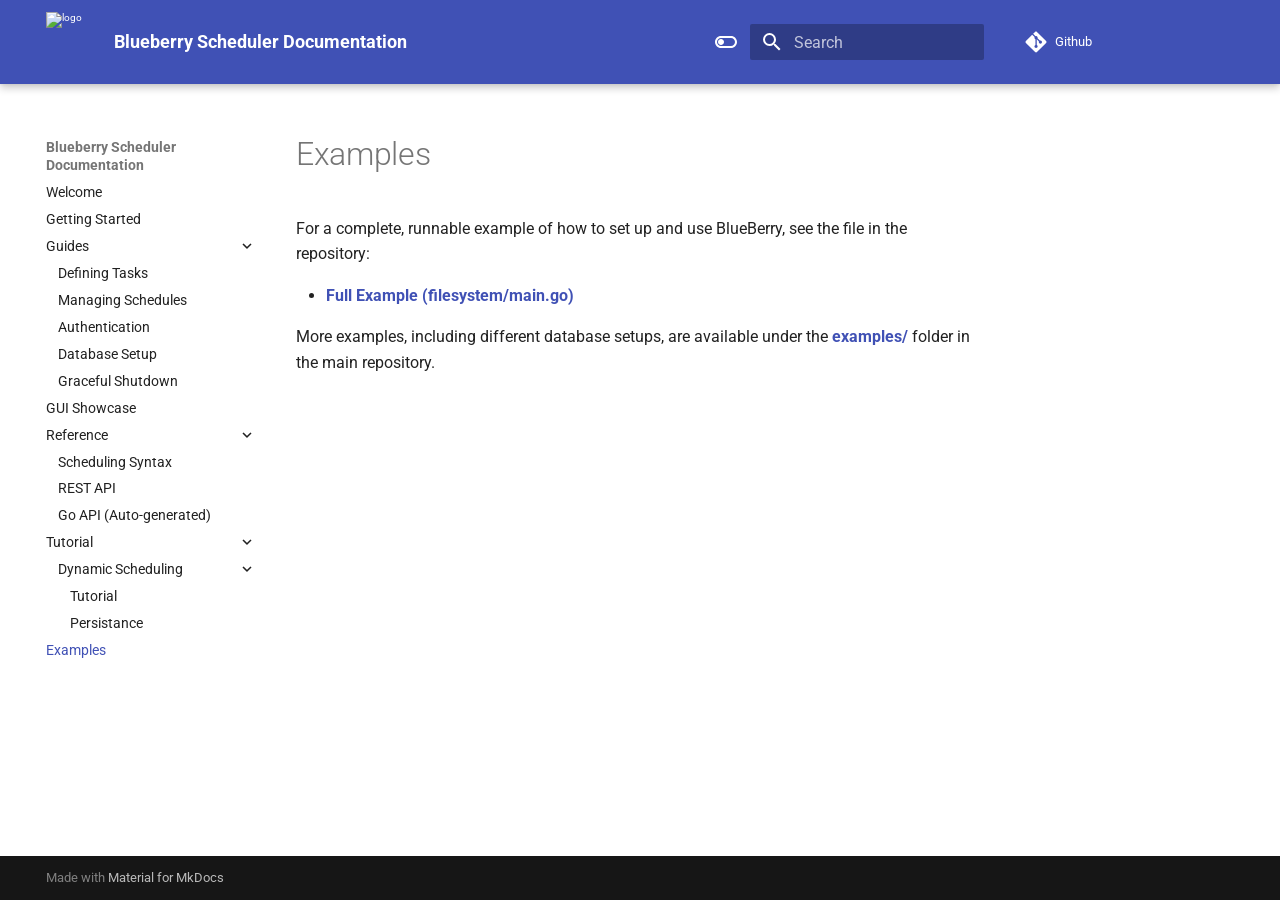
==== commit 98d52aed: "deploy: b26f75990f82d3a57e42e7d512ecbfc1898a91b7" ====
--- a/examples/index.html
+++ b/examples/index.html
@@ -11,7 +11,7 @@
         <link rel="canonical" href="https://your-gitlab-namespace.gitlab.io/blueberry-scheduler/examples/">
       
       
-        <link rel="prev" href="../reference/go-api/">
+        <link rel="prev" href="../tutorial/dynamic-schedule/id-persistance/">
       
       
       
@@ -617,6 +617,157 @@
       
   
   
+  
+  
+    
+    
+      
+        
+      
+    
+    
+    
+    
+    <li class="md-nav__item md-nav__item--nested">
+      
+        
+        
+          
+        
+        <input class="md-nav__toggle md-toggle md-toggle--indeterminate" type="checkbox" id="__nav_6" >
+        
+          
+          <label class="md-nav__link" for="__nav_6" id="__nav_6_label" tabindex="0">
+            
+  
+  
+  <span class="md-ellipsis">
+    Tutorial
+    
+  </span>
+  
+
+            <span class="md-nav__icon md-icon"></span>
+          </label>
+        
+        <nav class="md-nav" data-md-level="1" aria-labelledby="__nav_6_label" aria-expanded="false">
+          <label class="md-nav__title" for="__nav_6">
+            <span class="md-nav__icon md-icon"></span>
+            Tutorial
+          </label>
+          <ul class="md-nav__list" data-md-scrollfix>
+            
+              
+                
+  
+  
+  
+  
+    
+    
+      
+        
+      
+        
+      
+    
+    
+    
+    
+    <li class="md-nav__item md-nav__item--nested">
+      
+        
+        
+          
+        
+        <input class="md-nav__toggle md-toggle md-toggle--indeterminate" type="checkbox" id="__nav_6_1" >
+        
+          
+          <label class="md-nav__link" for="__nav_6_1" id="__nav_6_1_label" tabindex="0">
+            
+  
+  
+  <span class="md-ellipsis">
+    Dynamic Scheduling
+    
+  </span>
+  
+
+            <span class="md-nav__icon md-icon"></span>
+          </label>
+        
+        <nav class="md-nav" data-md-level="2" aria-labelledby="__nav_6_1_label" aria-expanded="false">
+          <label class="md-nav__title" for="__nav_6_1">
+            <span class="md-nav__icon md-icon"></span>
+            Dynamic Scheduling
+          </label>
+          <ul class="md-nav__list" data-md-scrollfix>
+            
+              
+                
+  
+  
+  
+  
+    <li class="md-nav__item">
+      <a href="../tutorial/dynamic-schedule/dynamic-scheduling/" class="md-nav__link">
+        
+  
+  
+  <span class="md-ellipsis">
+    Tutorial
+    
+  </span>
+  
+
+      </a>
+    </li>
+  
+
+              
+            
+              
+                
+  
+  
+  
+  
+    <li class="md-nav__item">
+      <a href="../tutorial/dynamic-schedule/id-persistance/" class="md-nav__link">
+        
+  
+  
+  <span class="md-ellipsis">
+    Persistance
+    
+  </span>
+  
+
+      </a>
+    </li>
+  
+
+              
+            
+          </ul>
+        </nav>
+      
+    </li>
+  
+
+              
+            
+          </ul>
+        </nav>
+      
+    </li>
+  
+
+    
+      
+      
+  
+  
     
   
   
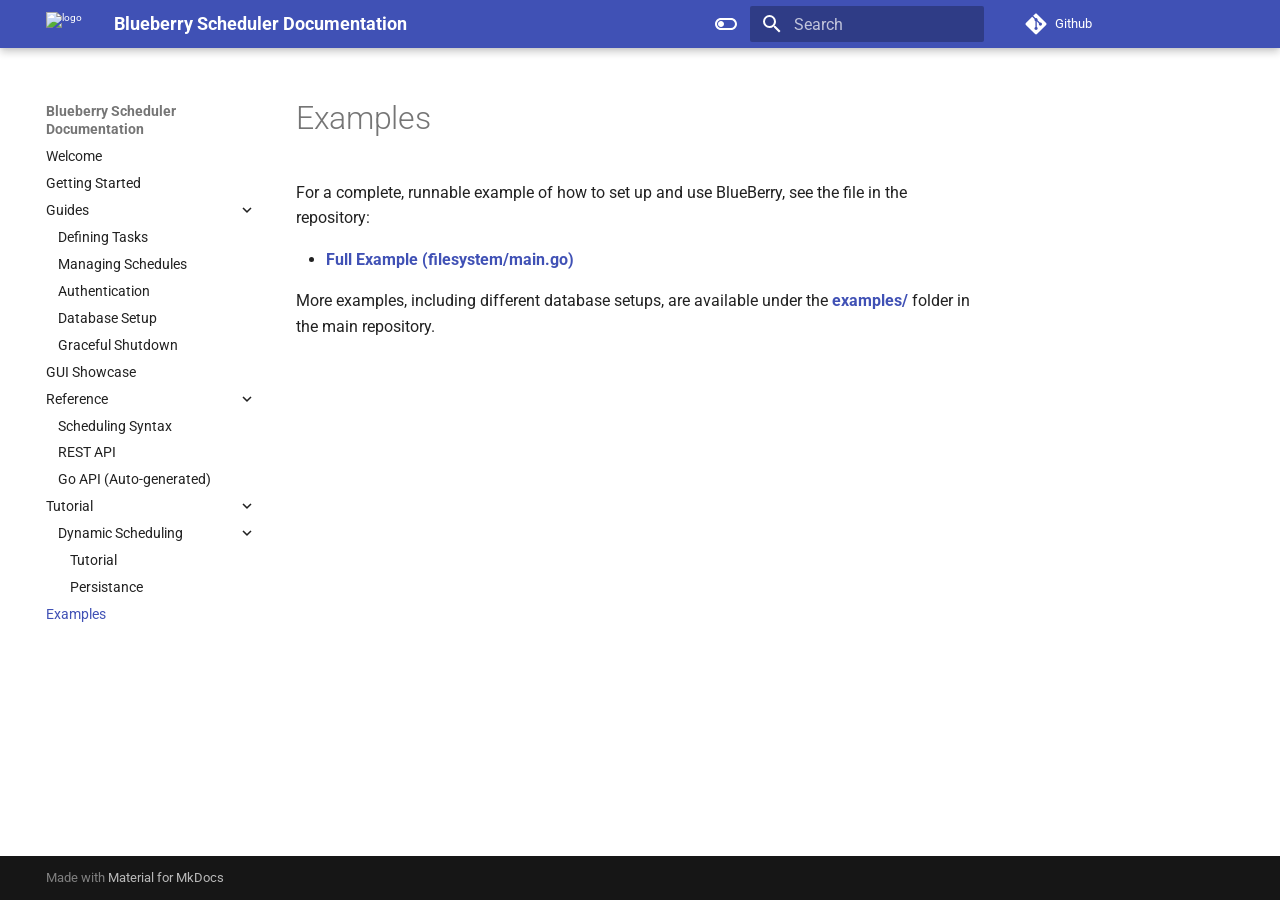
==== commit dcd23c14: "deploy: 74d82bf3e120b04c802d57333bdf95fb20f2d972" ====
--- a/examples/index.html
+++ b/examples/index.html
@@ -45,8 +45,6 @@
         <style>:root{--md-text-font:"Roboto";--md-code-font:"Roboto Mono"}</style>
       
     
-    
-      <link rel="stylesheet" href="../assets/extra.css">
     
     <script>__md_scope=new URL("..",location),__md_hash=e=>[...e].reduce(((e,_)=>(e<<5)-e+_.charCodeAt(0)),0),__md_get=(e,_=localStorage,t=__md_scope)=>JSON.parse(_.getItem(t.pathname+"."+e)),__md_set=(e,_,t=localStorage,a=__md_scope)=>{try{t.setItem(a.pathname+"."+e,JSON.stringify(_))}catch(e){}}</script>
     
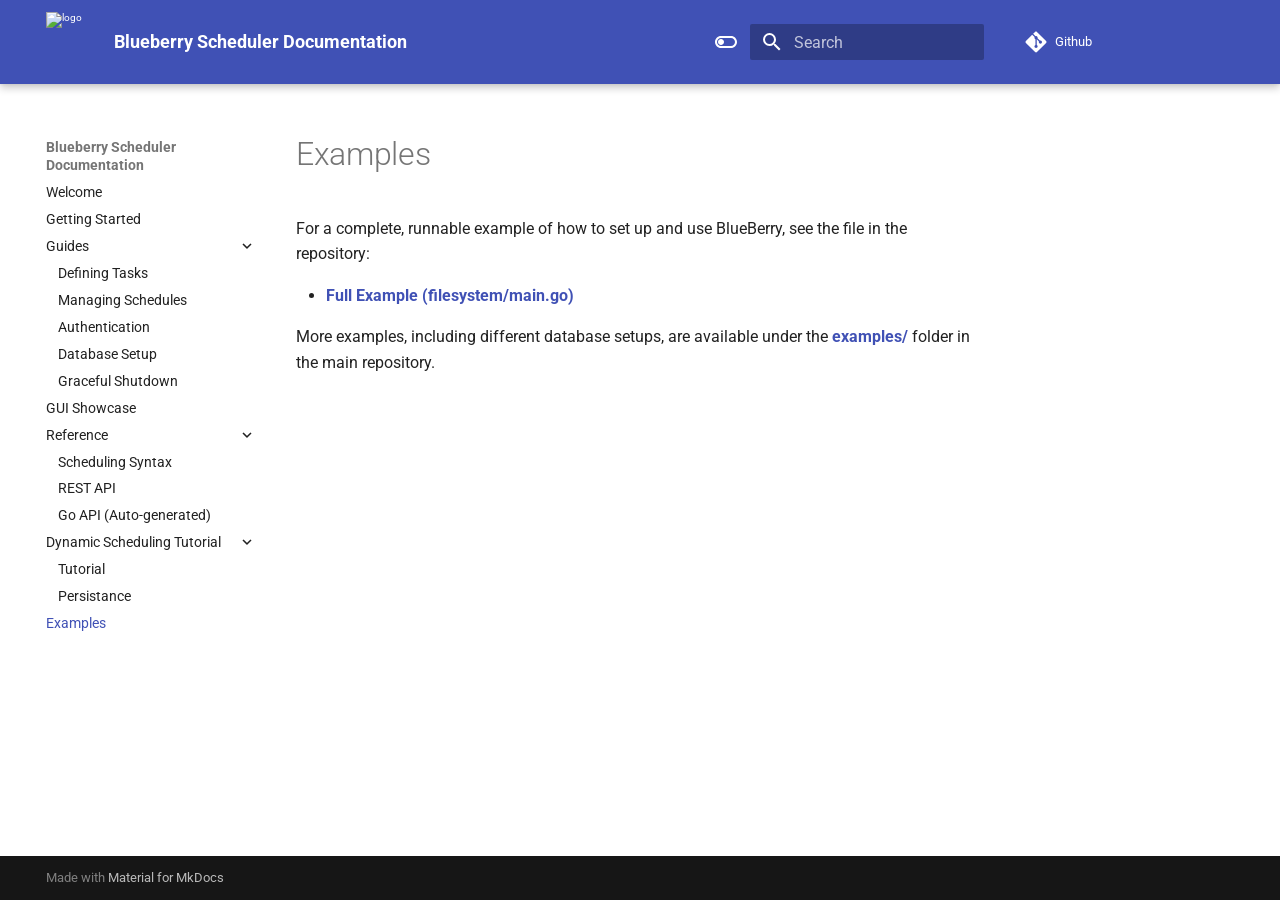
==== commit f1a6ebc7: "deploy: 3d4427ec593813ce3923e658ddfa067af1137eaf" ====
--- a/examples/index.html
+++ b/examples/index.html
@@ -45,6 +45,8 @@
         <style>:root{--md-text-font:"Roboto";--md-code-font:"Roboto Mono"}</style>
       
     
+    
+      <link rel="stylesheet" href="../assets/extra.css">
     
     <script>__md_scope=new URL("..",location),__md_hash=e=>[...e].reduce(((e,_)=>(e<<5)-e+_.charCodeAt(0)),0),__md_get=(e,_=localStorage,t=__md_scope)=>JSON.parse(_.getItem(t.pathname+"."+e)),__md_set=(e,_,t=localStorage,a=__md_scope)=>{try{t.setItem(a.pathname+"."+e,JSON.stringify(_))}catch(e){}}</script>
     
@@ -622,6 +624,8 @@
       
         
       
+        
+      
     
     
     
@@ -640,7 +644,7 @@
   
   
   <span class="md-ellipsis">
-    Tutorial
+    Dynamic Scheduling Tutorial
     
   </span>
   
@@ -651,7 +655,7 @@
         <nav class="md-nav" data-md-level="1" aria-labelledby="__nav_6_label" aria-expanded="false">
           <label class="md-nav__title" for="__nav_6">
             <span class="md-nav__icon md-icon"></span>
-            Tutorial
+            Dynamic Scheduling Tutorial
           </label>
           <ul class="md-nav__list" data-md-scrollfix>
             
@@ -661,52 +665,6 @@
   
   
   
-    
-    
-      
-        
-      
-        
-      
-    
-    
-    
-    
-    <li class="md-nav__item md-nav__item--nested">
-      
-        
-        
-          
-        
-        <input class="md-nav__toggle md-toggle md-toggle--indeterminate" type="checkbox" id="__nav_6_1" >
-        
-          
-          <label class="md-nav__link" for="__nav_6_1" id="__nav_6_1_label" tabindex="0">
-            
-  
-  
-  <span class="md-ellipsis">
-    Dynamic Scheduling
-    
-  </span>
-  
-
-            <span class="md-nav__icon md-icon"></span>
-          </label>
-        
-        <nav class="md-nav" data-md-level="2" aria-labelledby="__nav_6_1_label" aria-expanded="false">
-          <label class="md-nav__title" for="__nav_6_1">
-            <span class="md-nav__icon md-icon"></span>
-            Dynamic Scheduling
-          </label>
-          <ul class="md-nav__list" data-md-scrollfix>
-            
-              
-                
-  
-  
-  
-  
     <li class="md-nav__item">
       <a href="../tutorial/dynamic-schedule/dynamic-scheduling/" class="md-nav__link">
         
@@ -742,14 +700,6 @@
   
 
       </a>
-    </li>
-  
-
-              
-            
-          </ul>
-        </nav>
-      
     </li>
   
 
--- a/assets/extra.css
+++ b/assets/extra.css
@@ -0,0 +1,3 @@
+.md-header__button.md-logo img, .md-header__button.md-logo svg {
+    height: 3rem; 
+}
